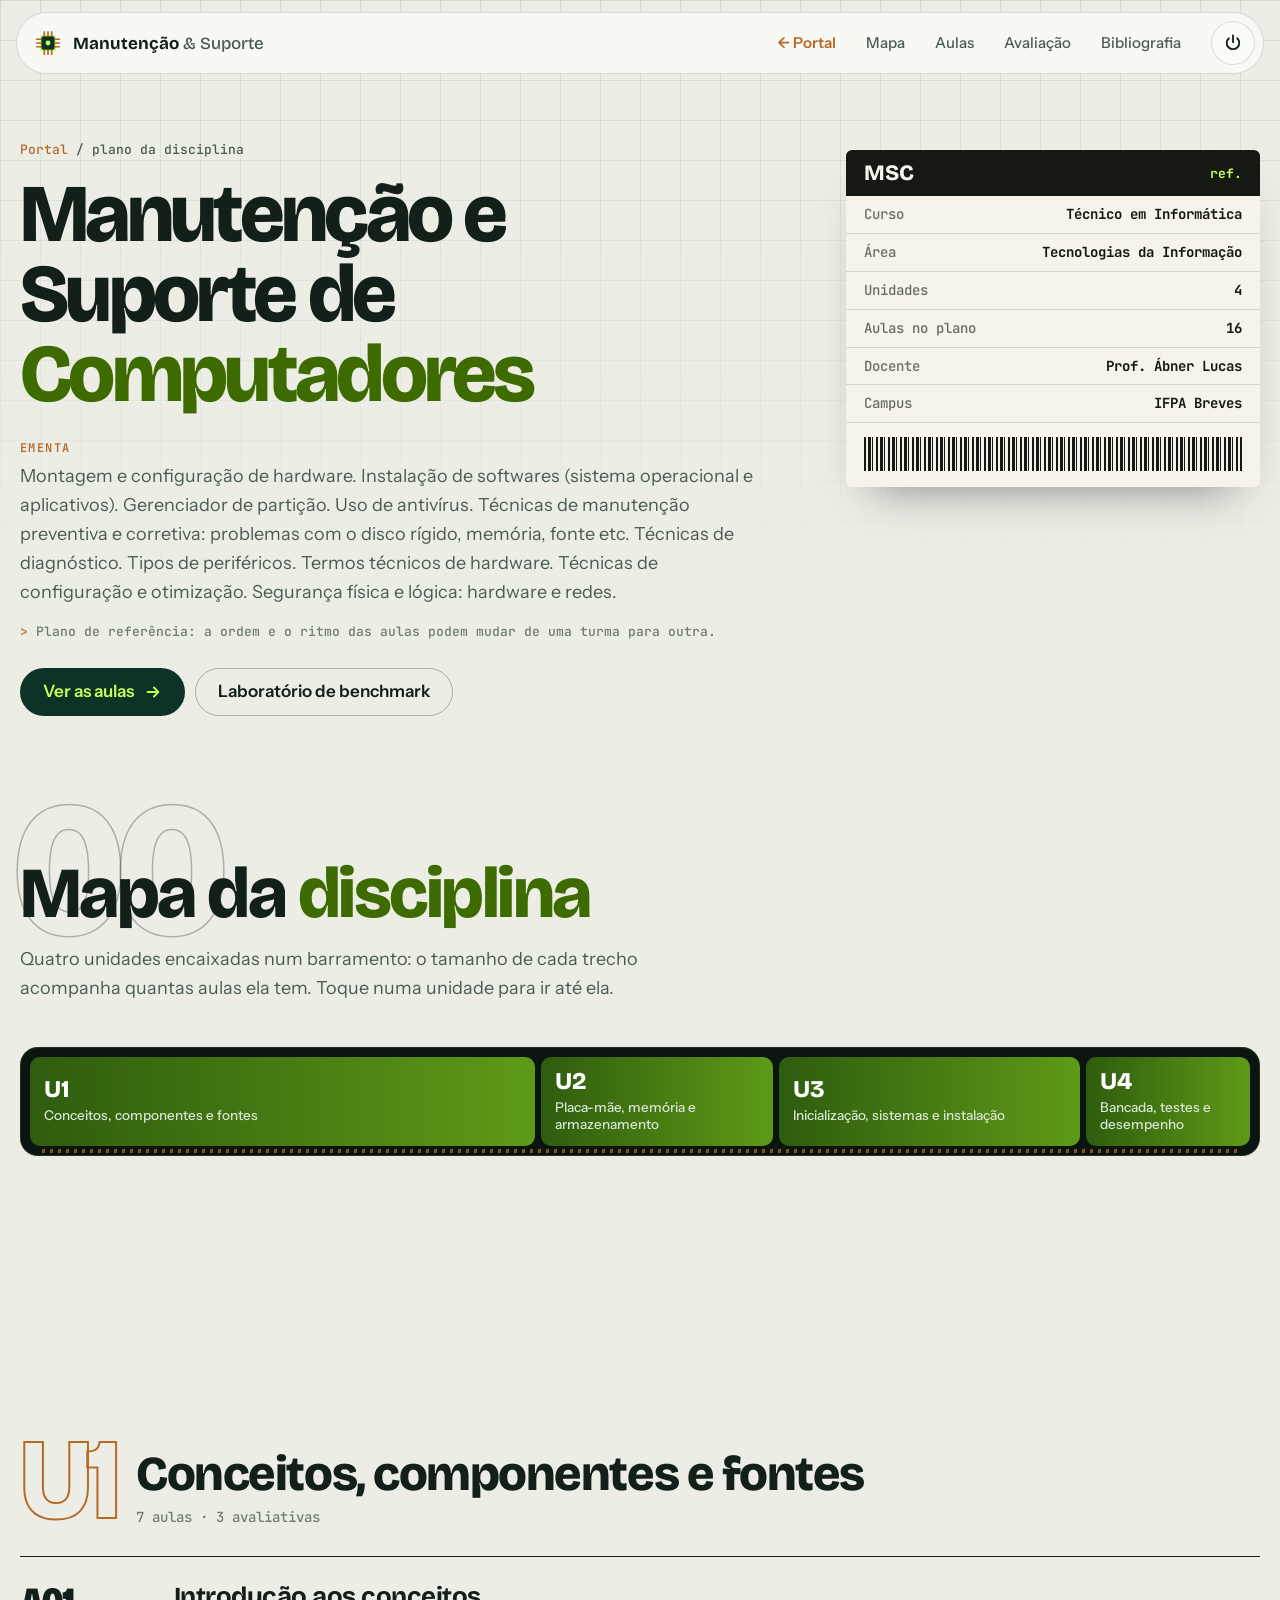
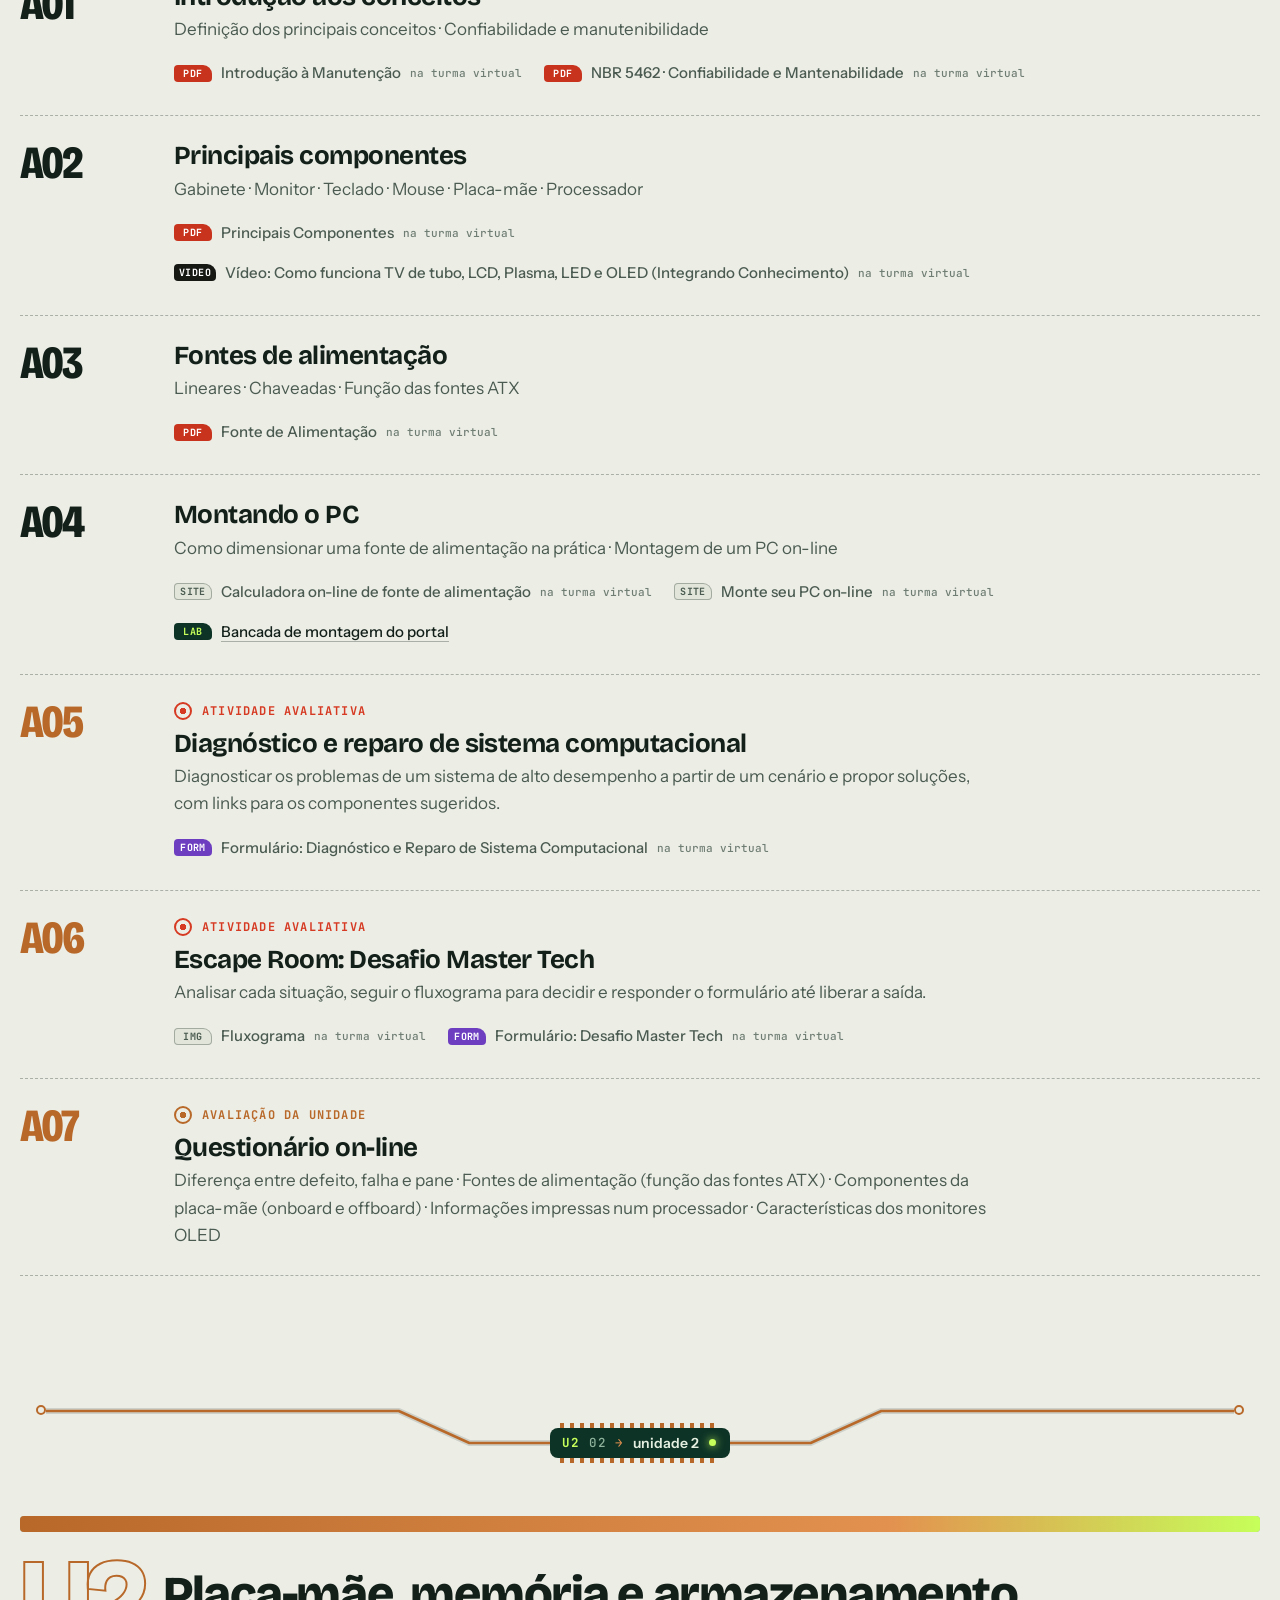
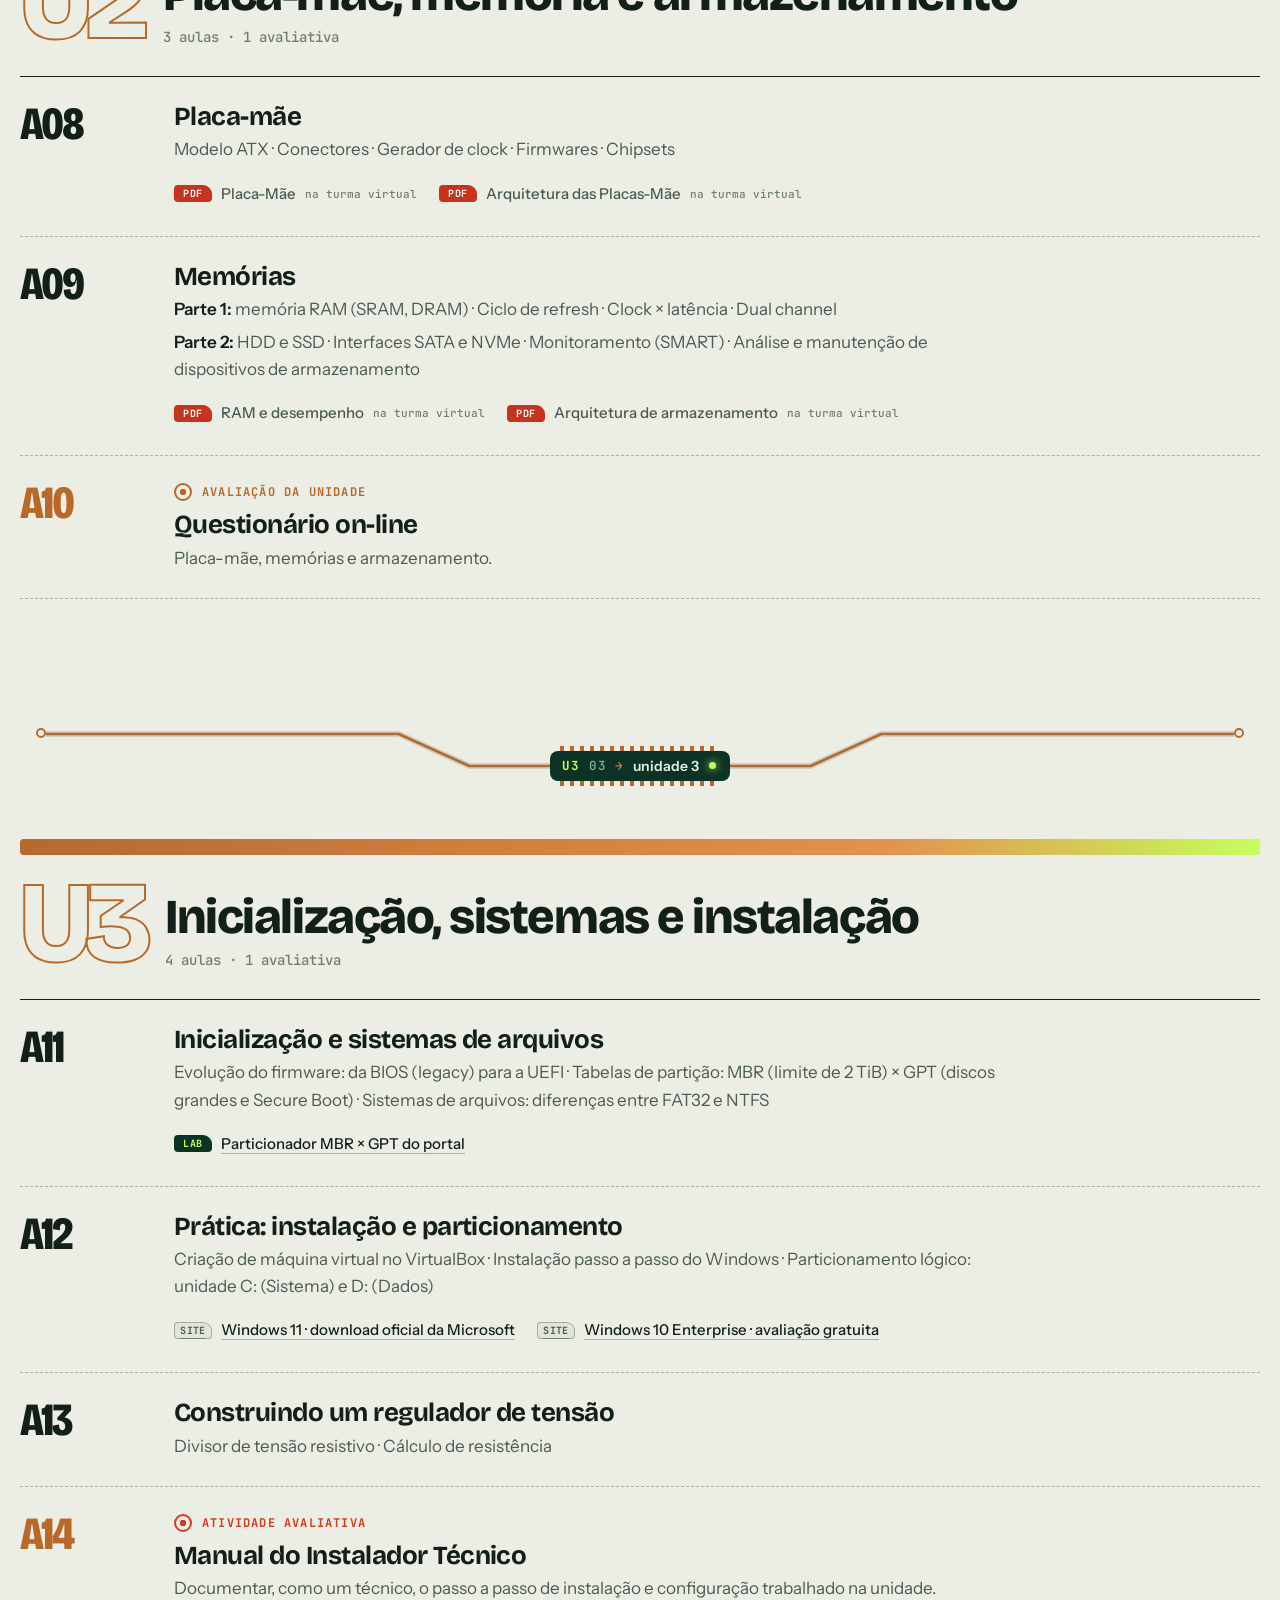
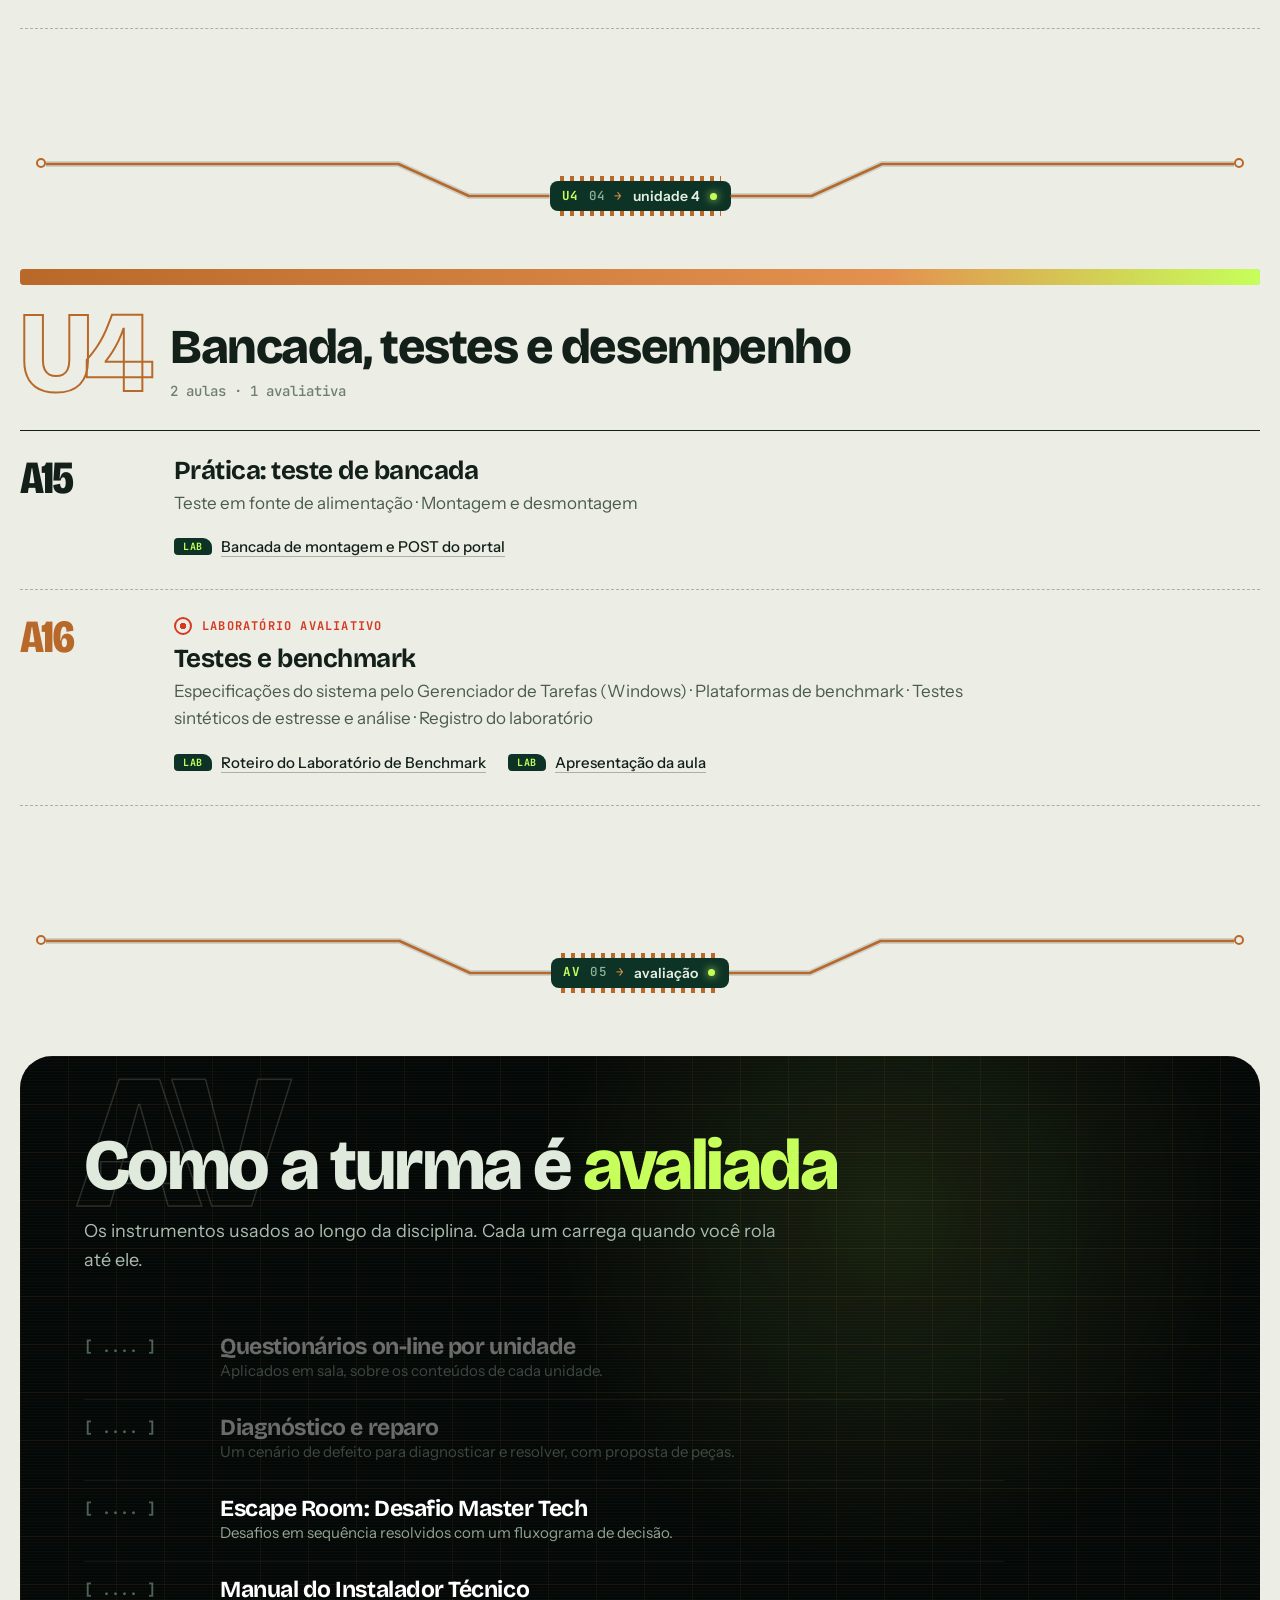
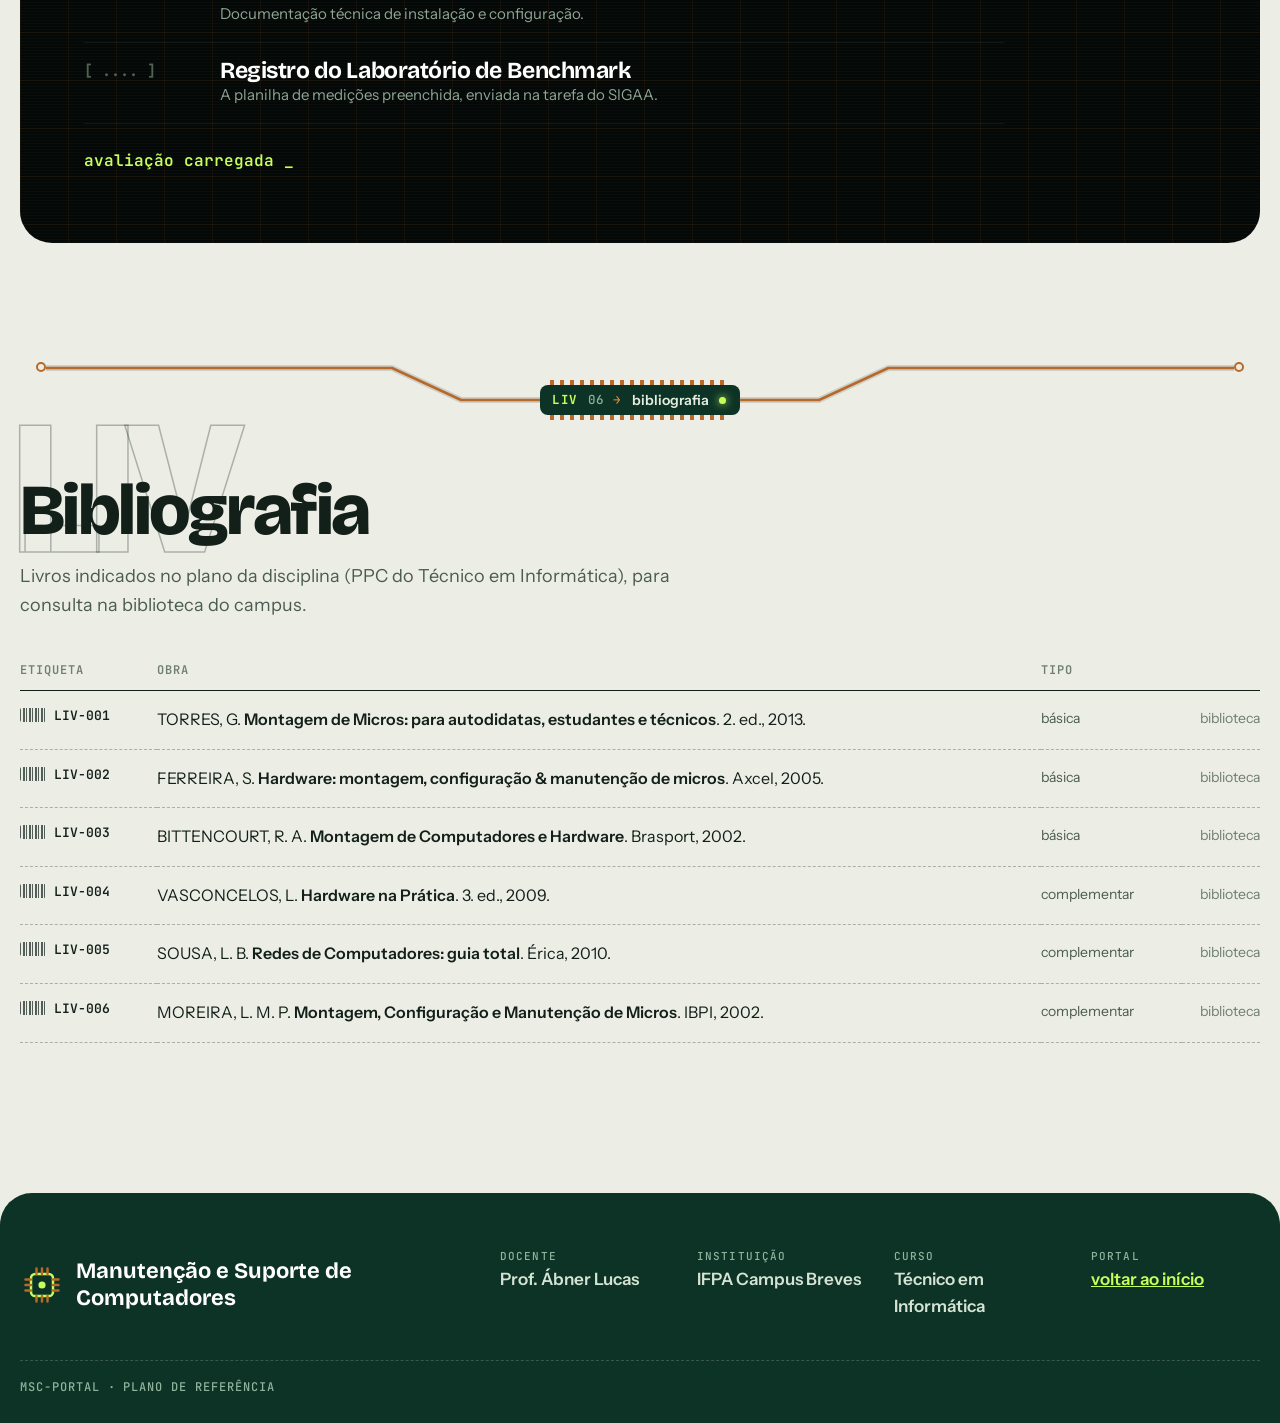
==== disciplina/index.html @ 877e84e0 "Laboratório: taxa da tela pelo Framerate do MotionMark Co-Authored-By: Claude Opus 5.5 <noreply@anth" ====
<!DOCTYPE html>
<html lang="pt-BR">
<head>
    <meta charset="UTF-8">
    <meta name="viewport" content="width=device-width, initial-scale=1.0">
    <title>Plano da disciplina · Manutenção e Suporte de Computadores</title>
    <meta name="description" content="Plano de referência da disciplina de Manutenção e Suporte de Computadores (IFPA Campus Breves): unidades, aulas, materiais, atividades avaliativas e bibliografia.">
    <meta name="theme-color" content="#eceee6" media="(prefers-color-scheme: light)">
    <meta name="theme-color" content="#08100c" media="(prefers-color-scheme: dark)">
    <link rel="icon" href="data:image/svg+xml,%3Csvg xmlns='http://www.w3.org/2000/svg' viewBox='0 0 32 32'%3E%3Crect width='32' height='32' rx='8' fill='%230d3326'/%3E%3Crect x='9' y='9' width='14' height='14' rx='2' fill='none' stroke='%23c6ff5a' stroke-width='2'/%3E%3Cpath d='M12 5v4M16 5v4M20 5v4M12 23v4M16 23v4M20 23v4M5 12h4M5 16h4M5 20h4M23 12h4M23 16h4M23 20h4' stroke='%23e3914f' stroke-width='1.6'/%3E%3C/svg%3E">
    <script>
        (function () {
            var d = document.documentElement;
            try {
                var salvo = localStorage.getItem('msc:tema');
                var escuro = salvo ? salvo === 'escuro' : matchMedia('(prefers-color-scheme: dark)').matches;
                d.dataset.tema = escuro ? 'escuro' : 'claro';
            } catch (e) { d.dataset.tema = 'claro'; }
            d.dataset.visitado = '';
            d.classList.add('js');
        })();
    </script>
    <link rel="preconnect" href="https://fonts.googleapis.com">
    <link rel="preconnect" href="https://fonts.gstatic.com" crossorigin>
    <link href="https://fonts.googleapis.com/css2?family=Bricolage+Grotesque:opsz,wdth,wght@12..96,75..100,400..800&family=Instrument+Sans:wght@400;500;600;700&family=JetBrains+Mono:wght@400;500;700&display=swap" rel="stylesheet">
    <link rel="stylesheet" href="../style.css?v=2026.11.25d">
    <link rel="stylesheet" href="disciplina.css?v=2026.11.25d">
</head>
<body>
    <a class="pular" href="#conteudo">Pular para o conteúdo</a>
    <div class="progresso" aria-hidden="true"><span id="progresso-barra"></span></div>

    <header class="topo" id="topo">
        <div class="topo-inner">
            <a href="../" class="marca" aria-label="Voltar ao portal de Manutenção e Suporte">
                <svg class="marca-chip" viewBox="0 0 32 32" aria-hidden="true">
                    <rect x="8" y="8" width="16" height="16" rx="3" />
                    <path d="M12 4v4M16 4v4M20 4v4M12 24v4M16 24v4M20 24v4M4 12h4M4 16h4M4 20h4M24 12h4M24 16h4M24 20h4" />
                    <circle cx="16" cy="16" r="2.6" />
                </svg>
                <span class="marca-texto">Manutenção <em>&amp; Suporte</em></span>
            </a>
            <nav class="menu" id="menu" aria-label="Seções da página da disciplina">
                <a href="../" class="menu-voltar">← Portal</a>
                <a href="#mapa">Mapa</a>
                <a href="#unidade-1">Aulas</a>
                <a href="#avaliacao">Avaliação</a>
                <a href="#bibliografia">Bibliografia</a>
            </nav>
            <div class="topo-acoes">
                <button class="botao-tema" id="botao-tema" type="button" aria-label="Alternar modo escuro" aria-pressed="false">
                    <svg viewBox="0 0 24 24" aria-hidden="true"><path d="M12 3v8" /><path d="M7 6.3a7.5 7.5 0 1 0 10 0" /></svg>
                </button>
                <button class="botao-menu" id="botao-menu" type="button" aria-label="Abrir menu" aria-expanded="false" aria-controls="menu">
                    <span></span><span></span>
                </button>
            </div>
        </div>
    </header>

    <main id="conteudo">

        <!-- ============ ABERTURA: ementa + etiqueta de especificação ============ -->
        <section class="d-abertura" aria-labelledby="titulo-disc">
            <div class="secao-inner d-abertura-grade">
                <div>
                    <p class="kicker entra" style="--atraso: .05s"><a href="../">Portal</a> / plano da disciplina</p>
                    <h1 id="titulo-disc" class="d-titulo entra" style="--atraso: .12s">Manutenção e Suporte de <em>Computadores</em></h1>
                    <p class="d-ementa entra" style="--atraso: .25s">
                        <span class="d-ementa-rot">Ementa</span>
                        Montagem e configuração de hardware. Instalação de softwares (sistema operacional e aplicativos).
                        Gerenciador de partição. Uso de antivírus. Técnicas de manutenção preventiva e corretiva: problemas
                        com o disco rígido, memória, fonte etc. Técnicas de diagnóstico. Tipos de periféricos. Termos técnicos
                        de hardware. Técnicas de configuração e otimização. Segurança física e lógica: hardware e redes.
                    </p>
                    <p class="d-nota entra" style="--atraso: .3s">Plano de referência: a ordem e o ritmo das aulas podem mudar de uma turma para outra.</p>
                    <div class="d-acoes entra" style="--atraso: .35s">
                        <a class="botao botao-cheio" href="#unidade-1">Ver as aulas <svg viewBox="0 0 20 20" aria-hidden="true"><path d="M4 10h11M11 5l5 5-5 5" /></svg></a>
                        <a class="botao botao-linha" href="../laboratorio-benchmark/">Laboratório de benchmark</a>
                    </div>
                </div>

                <!-- etiqueta de especificação (como a da lateral de uma fonte ATX) -->
                <dl class="spec entra" style="--atraso: .3s" aria-label="Ficha da disciplina">
                    <div class="spec-topo"><span>MSC</span><span>ref.</span></div>
                    <div><dt>Curso</dt><dd>Técnico em Informática</dd></div>
                    <div><dt>Área</dt><dd>Tecnologias da Informação</dd></div>
                    <div><dt>Unidades</dt><dd id="spec-unidades">4</dd></div>
                    <div><dt>Aulas no plano</dt><dd id="spec-aulas">—</dd></div>
                    <div><dt>Docente</dt><dd>Prof. Ábner Lucas</dd></div>
                    <div><dt>Campus</dt><dd>IFPA Breves</dd></div>
                    <div class="spec-barras" aria-hidden="true"></div>
                </dl>
            </div>
        </section>

        <!-- ============ MAPA: as unidades num barramento ============ -->
        <section id="mapa" class="secao d-secao" aria-labelledby="titulo-mapa">
            <div class="secao-inner">
                <header class="cabeca">
                    <span class="cabeca-n" aria-hidden="true">00</span>
                    <h2 id="titulo-mapa" data-palavras>Mapa da <em>disciplina</em></h2>
                    <p class="cabeca-lede">Quatro unidades encaixadas num barramento: o tamanho de cada trecho acompanha quantas aulas ela tem. Toque numa unidade para ir até ela.</p>
                </header>
                <!-- os trechos são montados pelo script a partir das seções .unidade -->
                <div class="regua" id="regua"></div>
            </div>
        </section>

        <!--
            COMO ADICIONAR UMA AULA
            1. Dentro da <ol class="aulas"> da unidade, copie um <li class="aula">. O número (A01, A02…) é automático.
            2. Troque o título, os tópicos e os materiais. Aula sem material: apague o <ul class="arquivos">.
            3. Atividade avaliativa: use class="aula aula-avaliativa" e um <p class="selo">.
            Os PDFs das aulas ficam na turma virtual. Para publicar um aqui, ponha o arquivo em docs/ e troque o
            <span class="arquivo"> por <a class="arquivo" href="../docs/arquivo.pdf">.
        -->

        <div class="divisor" data-ref="U1" data-n="01" data-rotulo="unidade 1" aria-hidden="true"></div>

        <!-- ============ UNIDADE 1 ============ -->
        <section id="unidade-1" class="secao d-secao unidade" aria-labelledby="titulo-u1">
            <div class="secao-inner">
                <header class="u-cabeca">
                    <div class="u-slot" aria-hidden="true"><span class="u-slot-fill"></span></div>
                    <p class="u-num" aria-hidden="true">U1</p>
                    <div>
                        <h2 id="titulo-u1">Conceitos, componentes e fontes</h2>
                        <p class="u-datas"><span class="u-conta"></span></p>
                    </div>
                </header>
                <ol class="aulas">
                    <li class="aula revela">
                        <span class="aula-n" aria-hidden="true"></span>
                        <div class="aula-corpo">
                            <h3>Introdução aos conceitos</h3>
                            <p class="topicos">Definição dos principais conceitos · Confiabilidade e manutenibilidade</p>
                            <ul class="arquivos">
                                <li><span class="arquivo" data-tipo="pdf">Introdução à Manutenção</span></li>
                                <li><span class="arquivo" data-tipo="pdf">NBR 5462 · Confiabilidade e Mantenabilidade</span></li>
                            </ul>
                        </div>
                    </li>
                    <li class="aula revela">
                        <span class="aula-n" aria-hidden="true"></span>
                        <div class="aula-corpo">
                            <h3>Principais componentes</h3>
                            <p class="topicos">Gabinete · Monitor · Teclado · Mouse · Placa-mãe · Processador</p>
                            <ul class="arquivos">
                                <li><span class="arquivo" data-tipo="pdf">Principais Componentes</span></li>
                                <li><span class="arquivo" data-tipo="video">Vídeo: Como funciona TV de tubo, LCD, Plasma, LED e OLED (Integrando Conhecimento)</span></li>
                            </ul>
                        </div>
                    </li>
                    <li class="aula revela">
                        <span class="aula-n" aria-hidden="true"></span>
                        <div class="aula-corpo">
                            <h3>Fontes de alimentação</h3>
                            <p class="topicos">Lineares · Chaveadas · Função das fontes ATX</p>
                            <ul class="arquivos"><li><span class="arquivo" data-tipo="pdf">Fonte de Alimentação</span></li></ul>
                        </div>
                    </li>
                    <li class="aula revela">
                        <span class="aula-n" aria-hidden="true"></span>
                        <div class="aula-corpo">
                            <h3>Montando o PC</h3>
                            <p class="topicos">Como dimensionar uma fonte de alimentação na prática · Montagem de um PC on-line</p>
                            <ul class="arquivos">
                                <li><span class="arquivo" data-tipo="site">Calculadora on-line de fonte de alimentação</span></li>
                                <li><span class="arquivo" data-tipo="site">Monte seu PC on-line</span></li>
                                <li><a class="arquivo" data-tipo="lab" href="../#bancada">Bancada de montagem do portal</a></li>
                            </ul>
                        </div>
                    </li>
                    <li class="aula aula-avaliativa revela">
                        <span class="aula-n" aria-hidden="true"></span>
                        <div class="aula-corpo">
                            <p class="selo">atividade avaliativa</p>
                            <h3>Diagnóstico e reparo de sistema computacional</h3>
                            <p class="topicos">Diagnosticar os problemas de um sistema de alto desempenho a partir de um cenário e propor soluções, com links para os componentes sugeridos.</p>
                            <ul class="arquivos"><li><span class="arquivo" data-tipo="form">Formulário: Diagnóstico e Reparo de Sistema Computacional</span></li></ul>
                        </div>
                    </li>
                    <li class="aula aula-avaliativa revela">
                        <span class="aula-n" aria-hidden="true"></span>
                        <div class="aula-corpo">
                            <p class="selo">atividade avaliativa</p>
                            <h3>Escape Room: Desafio Master Tech</h3>
                            <p class="topicos">Analisar cada situação, seguir o fluxograma para decidir e responder o formulário até liberar a saída.</p>
                            <ul class="arquivos">
                                <li><span class="arquivo" data-tipo="img">Fluxograma</span></li>
                                <li><span class="arquivo" data-tipo="form">Formulário: Desafio Master Tech</span></li>
                            </ul>
                        </div>
                    </li>
                    <li class="aula aula-avaliativa aula-prova revela">
                        <span class="aula-n" aria-hidden="true"></span>
                        <div class="aula-corpo">
                            <p class="selo">avaliação da unidade</p>
                            <h3>Questionário on-line</h3>
                            <p class="topicos">Diferença entre defeito, falha e pane · Fontes de alimentação (função das fontes ATX) · Componentes da placa-mãe (onboard e offboard) · Informações impressas num processador · Características dos monitores OLED</p>
                        </div>
                    </li>
                </ol>
            </div>
        </section>

        <div class="divisor" data-ref="U2" data-n="02" data-rotulo="unidade 2" aria-hidden="true"></div>

        <!-- ============ UNIDADE 2 ============ -->
        <section id="unidade-2" class="secao d-secao unidade" aria-labelledby="titulo-u2">
            <div class="secao-inner">
                <header class="u-cabeca">
                    <div class="u-slot" aria-hidden="true"><span class="u-slot-fill"></span></div>
                    <p class="u-num" aria-hidden="true">U2</p>
                    <div>
                        <h2 id="titulo-u2">Placa-mãe, memória e armazenamento</h2>
                        <p class="u-datas"><span class="u-conta"></span></p>
                    </div>
                </header>
                <ol class="aulas">
                    <li class="aula revela">
                        <span class="aula-n" aria-hidden="true"></span>
                        <div class="aula-corpo">
                            <h3>Placa-mãe</h3>
                            <p class="topicos">Modelo ATX · Conectores · Gerador de clock · Firmwares · Chipsets</p>
                            <ul class="arquivos">
                                <li><span class="arquivo" data-tipo="pdf">Placa-Mãe</span></li>
                                <li><span class="arquivo" data-tipo="pdf">Arquitetura das Placas-Mãe</span></li>
                            </ul>
                        </div>
                    </li>
                    <li class="aula revela">
                        <span class="aula-n" aria-hidden="true"></span>
                        <div class="aula-corpo">
                            <h3>Memórias</h3>
                            <p class="topicos"><strong>Parte 1:</strong> memória RAM (SRAM, DRAM) · Ciclo de refresh · Clock × latência · Dual channel</p>
                            <p class="topicos"><strong>Parte 2:</strong> HDD e SSD · Interfaces SATA e NVMe · Monitoramento (SMART) · Análise e manutenção de dispositivos de armazenamento</p>
                            <ul class="arquivos">
                                <li><span class="arquivo" data-tipo="pdf">RAM e desempenho</span></li>
                                <li><span class="arquivo" data-tipo="pdf">Arquitetura de armazenamento</span></li>
                            </ul>
                        </div>
                    </li>
                    <li class="aula aula-avaliativa aula-prova revela">
                        <span class="aula-n" aria-hidden="true"></span>
                        <div class="aula-corpo">
                            <p class="selo">avaliação da unidade</p>
                            <h3>Questionário on-line</h3>
                            <p class="topicos">Placa-mãe, memórias e armazenamento.</p>
                        </div>
                    </li>
                </ol>
            </div>
        </section>

        <div class="divisor" data-ref="U3" data-n="03" data-rotulo="unidade 3" aria-hidden="true"></div>

        <!-- ============ UNIDADE 3 ============ -->
        <section id="unidade-3" class="secao d-secao unidade" aria-labelledby="titulo-u3">
            <div class="secao-inner">
                <header class="u-cabeca">
                    <div class="u-slot" aria-hidden="true"><span class="u-slot-fill"></span></div>
                    <p class="u-num" aria-hidden="true">U3</p>
                    <div>
                        <h2 id="titulo-u3">Inicialização, sistemas e instalação</h2>
                        <p class="u-datas"><span class="u-conta"></span></p>
                    </div>
                </header>
                <ol class="aulas">
                    <li class="aula revela">
                        <span class="aula-n" aria-hidden="true"></span>
                        <div class="aula-corpo">
                            <h3>Inicialização e sistemas de arquivos</h3>
                            <p class="topicos">Evolução do firmware: da BIOS (legacy) para a UEFI · Tabelas de partição: MBR (limite de 2 TiB) × GPT (discos grandes e Secure Boot) · Sistemas de arquivos: diferenças entre FAT32 e NTFS</p>
                            <ul class="arquivos"><li><a class="arquivo" data-tipo="lab" href="../#lab-particoes">Particionador MBR × GPT do portal</a></li></ul>
                        </div>
                    </li>
                    <li class="aula revela">
                        <span class="aula-n" aria-hidden="true"></span>
                        <div class="aula-corpo">
                            <h3>Prática: instalação e particionamento</h3>
                            <p class="topicos">Criação de máquina virtual no VirtualBox · Instalação passo a passo do Windows · Particionamento lógico: unidade C: (Sistema) e D: (Dados)</p>
                            <ul class="arquivos">
                                <li><a class="arquivo" data-tipo="site" href="https://www.microsoft.com/pt-br/software-download/windows11" target="_blank" rel="noopener noreferrer">Windows 11 · download oficial da Microsoft<span class="sr-only"> (abre em nova aba)</span></a></li>
                                <li><a class="arquivo" data-tipo="site" href="https://www.microsoft.com/pt-br/evalcenter/download-windows-10-enterprise" target="_blank" rel="noopener noreferrer">Windows 10 Enterprise · avaliação gratuita<span class="sr-only"> (abre em nova aba)</span></a></li>
                            </ul>
                        </div>
                    </li>
                    <li class="aula revela">
                        <span class="aula-n" aria-hidden="true"></span>
                        <div class="aula-corpo">
                            <h3>Construindo um regulador de tensão</h3>
                            <p class="topicos">Divisor de tensão resistivo · Cálculo de resistência</p>
                        </div>
                    </li>
                    <li class="aula aula-avaliativa revela">
                        <span class="aula-n" aria-hidden="true"></span>
                        <div class="aula-corpo">
                            <p class="selo">atividade avaliativa</p>
                            <h3>Manual do Instalador Técnico</h3>
                            <p class="topicos">Documentar, como um técnico, o passo a passo de instalação e configuração trabalhado na unidade.</p>
                        </div>
                    </li>
                </ol>
            </div>
        </section>

        <div class="divisor" data-ref="U4" data-n="04" data-rotulo="unidade 4" aria-hidden="true"></div>

        <!-- ============ UNIDADE 4 ============ -->
        <section id="unidade-4" class="secao d-secao unidade" aria-labelledby="titulo-u4">
            <div class="secao-inner">
                <header class="u-cabeca">
                    <div class="u-slot" aria-hidden="true"><span class="u-slot-fill"></span></div>
                    <p class="u-num" aria-hidden="true">U4</p>
                    <div>
                        <h2 id="titulo-u4">Bancada, testes e desempenho</h2>
                        <p class="u-datas"><span class="u-conta"></span></p>
                    </div>
                </header>
                <ol class="aulas">
                    <li class="aula revela">
                        <span class="aula-n" aria-hidden="true"></span>
                        <div class="aula-corpo">
                            <h3>Prática: teste de bancada</h3>
                            <p class="topicos">Teste em fonte de alimentação · Montagem e desmontagem</p>
                            <ul class="arquivos"><li><a class="arquivo" data-tipo="lab" href="../#bancada">Bancada de montagem e POST do portal</a></li></ul>
                        </div>
                    </li>
                    <li class="aula aula-avaliativa revela">
                        <span class="aula-n" aria-hidden="true"></span>
                        <div class="aula-corpo">
                            <p class="selo">laboratório avaliativo</p>
                            <h3>Testes e benchmark</h3>
                            <p class="topicos">Especificações do sistema pelo Gerenciador de Tarefas (Windows) · Plataformas de benchmark · Testes sintéticos de estresse e análise · Registro do laboratório</p>
                            <ul class="arquivos">
                                <li><a class="arquivo" data-tipo="lab" href="../laboratorio-benchmark/">Roteiro do Laboratório de Benchmark</a></li>
                                <li><a class="arquivo" data-tipo="lab" href="../laboratorio-benchmark/apresentacao/">Apresentação da aula</a></li>
                            </ul>
                        </div>
                    </li>
                </ol>
            </div>
        </section>

        <div class="divisor" data-ref="AV" data-n="05" data-rotulo="avaliação" aria-hidden="true"></div>

        <!-- ============ AVALIAÇÃO: os instrumentos, como um log de boot ============ -->
        <section id="avaliacao" class="palco palco-terminal" aria-labelledby="titulo-aval">
            <div class="palco-inner">
                <header class="cabeca">
                    <span class="cabeca-n" aria-hidden="true">AV</span>
                    <h2 id="titulo-aval" data-palavras>Como a turma é <em>avaliada</em></h2>
                    <p class="cabeca-lede">Os instrumentos usados ao longo da disciplina. Cada um carrega quando você rola até ele.</p>
                </header>
                <ol class="bootlog" id="bootlog">
                    <li><span class="st" aria-hidden="true"></span><div><h3>Questionários on-line por unidade</h3><p>Aplicados em sala, sobre os conteúdos de cada unidade.</p></div></li>
                    <li><span class="st" aria-hidden="true"></span><div><h3>Diagnóstico e reparo</h3><p>Um cenário de defeito para diagnosticar e resolver, com proposta de peças.</p></div></li>
                    <li><span class="st" aria-hidden="true"></span><div><h3>Escape Room: Desafio Master Tech</h3><p>Desafios em sequência resolvidos com um fluxograma de decisão.</p></div></li>
                    <li><span class="st" aria-hidden="true"></span><div><h3>Manual do Instalador Técnico</h3><p>Documentação técnica de instalação e configuração.</p></div></li>
                    <li><span class="st" aria-hidden="true"></span><div><h3>Registro do Laboratório de Benchmark</h3><p>A planilha de medições preenchida, enviada na tarefa do SIGAA.</p></div></li>
                </ol>
                <p class="boot-fim" aria-hidden="true">avaliação carregada <span class="cursor">_</span></p>
            </div>
        </section>

        <div class="divisor" data-ref="LIV" data-n="06" data-rotulo="bibliografia" aria-hidden="true"></div>

        <!-- ============ BIBLIOGRAFIA ============ -->
        <section id="bibliografia" class="secao d-secao" aria-labelledby="titulo-bib">
            <div class="secao-inner">
                <header class="cabeca">
                    <span class="cabeca-n" aria-hidden="true">LIV</span>
                    <h2 id="titulo-bib" data-palavras>Bibliografia</h2>
                    <p class="cabeca-lede">Livros indicados no plano da disciplina (PPC do Técnico em Informática), para consulta na biblioteca do campus.</p>
                </header>
                <table class="inventario">
                    <caption class="sr-only">Bibliografia da disciplina</caption>
                    <thead><tr><th scope="col">Etiqueta</th><th scope="col">Obra</th><th scope="col">Tipo</th><th scope="col"><span class="sr-only">Onde</span></th></tr></thead>
                    <tbody>
                        <tr><td class="pat">LIV-001</td><td>TORRES, G. <cite>Montagem de Micros: para autodidatas, estudantes e técnicos</cite>. 2. ed., 2013.</td><td>básica</td><td>biblioteca</td></tr>
                        <tr><td class="pat">LIV-002</td><td>FERREIRA, S. <cite>Hardware: montagem, configuração &amp; manutenção de micros</cite>. Axcel, 2005.</td><td>básica</td><td>biblioteca</td></tr>
                        <tr><td class="pat">LIV-003</td><td>BITTENCOURT, R. A. <cite>Montagem de Computadores e Hardware</cite>. Brasport, 2002.</td><td>básica</td><td>biblioteca</td></tr>
                        <tr><td class="pat">LIV-004</td><td>VASCONCELOS, L. <cite>Hardware na Prática</cite>. 3. ed., 2009.</td><td>complementar</td><td>biblioteca</td></tr>
                        <tr><td class="pat">LIV-005</td><td>SOUSA, L. B. <cite>Redes de Computadores: guia total</cite>. Érica, 2010.</td><td>complementar</td><td>biblioteca</td></tr>
                        <tr><td class="pat">LIV-006</td><td>MOREIRA, L. M. P. <cite>Montagem, Configuração e Manutenção de Micros</cite>. IBPI, 2002.</td><td>complementar</td><td>biblioteca</td></tr>
                    </tbody>
                </table>
            </div>
        </section>
    </main>

    <footer class="rodape">
        <div class="rodape-inner">
            <div class="rodape-marca">
                <svg class="marca-chip" viewBox="0 0 32 32" aria-hidden="true">
                    <rect x="8" y="8" width="16" height="16" rx="3" />
                    <path d="M12 4v4M16 4v4M20 4v4M12 24v4M16 24v4M20 24v4M4 12h4M4 16h4M4 20h4M24 12h4M24 16h4M24 20h4" />
                    <circle cx="16" cy="16" r="2.6" />
                </svg>
                <p>Manutenção e Suporte de Computadores</p>
            </div>
            <dl class="rodape-dados">
                <div><dt>Docente</dt><dd>Prof. Ábner Lucas</dd></div>
                <div><dt>Instituição</dt><dd>IFPA Campus Breves</dd></div>
                <div><dt>Curso</dt><dd>Técnico em Informática</dd></div>
                <div><dt>Portal</dt><dd><a href="../">voltar ao início</a></dd></div>
            </dl>
        </div>
        <p class="rodape-assinatura" aria-hidden="true">MSC-PORTAL · PLANO DE REFERÊNCIA</p>
    </footer>

    <script src="../comum.js?v=2026.11.25d"></script>
    <script src="disciplina.js?v=2026.11.25d"></script>
</body>
</html>
---- style.css ----
/* =====================================================================
   Manutenção e Suporte de Computadores · portal
   Conceito: bancada de manutenção. Placa de circuito (verde PCB),
   trilhas de cobre, LED lima, tela de POST, cupom de impressora térmica,
   teclado mecânico, adesivo de advertência e log de boot.
   Sem bibliotecas: CSS + um script leve.
   ===================================================================== */

:root {
    --fundo: #eceee6;
    --fundo-2: #e2e6da;
    --superficie: #fbfcf8;
    --tinta: #13201a;
    --tinta-2: #4b5b51;
    --tinta-3: #6f7d73;
    --linha: rgba(19, 32, 26, .14);
    --linha-forte: rgba(19, 32, 26, .3);
    --pcb: #0d3326;
    --lima: #c6ff5a;
    --lima-tinta: #3d6b00;
    --cobre: #b8692a;
    --cobre-claro: #e3914f;
    --vermelho: #d63a22;
    --ambar: #b07800;
    --raio: 22px;
    --raio-g: 32px;
    --ease: cubic-bezier(.16, 1, .3, 1);
    --f-titulo: 'Bricolage Grotesque', 'Instrument Sans', system-ui, sans-serif;
    --f-corpo: 'Instrument Sans', system-ui, -apple-system, 'Segoe UI', sans-serif;
    --f-mono: 'JetBrains Mono', ui-monospace, Consolas, monospace;
    color-scheme: light;
}
[data-tema="escuro"] {
    --fundo: #08100c;
    --fundo-2: #0d1813;
    --superficie: #111d17;
    --tinta: #e6eee4;
    --tinta-2: #a3b4a8;
    --tinta-3: #7d8f83;
    --linha: rgba(230, 238, 228, .12);
    --linha-forte: rgba(230, 238, 228, .26);
    --lima-tinta: #c6ff5a;
    --cobre: #e3914f;
    --ambar: #f0b43c;
    --vermelho: #ff6a4d;
    color-scheme: dark;
}

/* ---------- base ---------- */
*, *::before, *::after { box-sizing: border-box; }
html { overflow-x: clip; scroll-behavior: smooth; scroll-padding-top: 84px; }
body {
    margin: 0; background: var(--fundo); color: var(--tinta);
    font: 400 17px/1.6 var(--f-corpo); -webkit-font-smoothing: antialiased;
    transition: background-color .4s var(--ease), color .4s var(--ease);
}
h1, h2, h3 { font-family: var(--f-titulo); line-height: 1.05; margin: 0; letter-spacing: -.02em; }
h2 em, h1 em { font-style: normal; color: var(--lima-tinta); }
p { margin: 0; }
a { color: inherit; }
button, input, select { font: inherit; color: inherit; }
img, svg { display: block; }
:focus-visible { outline: 3px solid var(--cobre-claro); outline-offset: 3px; border-radius: 8px; }
[tabindex="-1"]:focus { outline: none; }
.sr-only { position: absolute; width: 1px; height: 1px; overflow: hidden; clip: rect(0 0 0 0); white-space: nowrap; }
.pular { position: fixed; top: -60px; left: 16px; z-index: 300; background: var(--pcb); color: var(--lima); padding: 10px 16px; border-radius: 12px; text-decoration: none; transition: top .2s; }
.pular:focus { top: 12px; }
.cursor { animation: pisca 1s steps(1) infinite; }
@keyframes pisca { 50% { opacity: 0; } }
@keyframes led { 0%, 100% { opacity: 1; } 50% { opacity: .35; } }
@keyframes gira { to { transform: rotate(360deg); } }

/* ---------- cortina: tela de POST ---------- */
.cortina {
    position: fixed; inset: 0; z-index: 400; background: #050a07; color: #b9f27a;
    display: grid; place-items: center; font: 500 15px/1.9 var(--f-mono);
    animation: cortina-sai .55s var(--ease) 1.25s forwards;
}
.cortina-tela p { opacity: 0; animation: linha-entra .01s linear forwards; white-space: pre; }
.cortina-tela p:nth-child(1) { animation-delay: .05s; color: #e8f5dc; }
.cortina-tela p:nth-child(2) { animation-delay: .25s; }
.cortina-tela p:nth-child(3) { animation-delay: .45s; }
.cortina-tela p:nth-child(4) { animation-delay: .65s; }
.cortina-tela p:nth-child(5) { animation-delay: .85s; }
.cortina-tela b { color: var(--lima); }
@keyframes linha-entra { to { opacity: 1; } }
@keyframes cortina-sai { to { transform: translateY(-100%); visibility: hidden; } }
[data-visitado] .cortina { display: none; }

/* ---------- progresso ---------- */
.progresso { position: fixed; top: 0; left: 0; right: 0; height: 3px; z-index: 210; pointer-events: none; }
.progresso span { display: block; height: 100%; width: 100%; transform-origin: left; transform: scaleX(0);
    background: linear-gradient(90deg, var(--cobre), var(--cobre-claro) 70%, var(--lima)); box-shadow: 0 0 12px var(--cobre-claro); }

/* ---------- cabeçalho ---------- */
.topo { position: fixed; top: 0; left: 0; right: 0; z-index: 200; padding: 12px 16px; transition: transform .45s var(--ease); }
.topo.escondido { transform: translateY(-110%); }
.topo-inner {
    max-width: 1280px; margin: 0 auto; display: flex; align-items: center; gap: 16px;
    padding: 8px 8px 8px 16px; border-radius: 999px;
    background: color-mix(in srgb, var(--superficie) 82%, transparent);
    backdrop-filter: blur(14px) saturate(1.3); -webkit-backdrop-filter: blur(14px) saturate(1.3);
    border: 1px solid var(--linha);
}
.marca { display: flex; align-items: center; gap: 10px; text-decoration: none; font: 700 17px/1 var(--f-titulo); white-space: nowrap; }
.marca em { font-style: normal; color: var(--tinta-2); font-weight: 500; }
.marca-chip { width: 30px; height: 30px; fill: none; stroke: var(--cobre); stroke-width: 1.8; stroke-linecap: round; }
.marca-chip rect { fill: var(--pcb); stroke: var(--lima); }
.marca-chip circle { fill: var(--lima); stroke: none; animation: led 2.8s ease-in-out infinite; }
.menu { display: flex; gap: 2px; margin-left: auto; }
.menu a { text-decoration: none; padding: 9px 14px; border-radius: 999px; font-weight: 500; font-size: 15px; color: var(--tinta-2); transition: color .25s, background-color .25s; }
.menu a:hover { color: var(--tinta); background: var(--fundo-2); }
.menu a[aria-current="true"] { color: var(--tinta); box-shadow: inset 0 -2px 0 var(--cobre-claro); border-radius: 0; }
.topo-acoes { display: flex; gap: 6px; }
.botao-tema, .botao-menu {
    width: 44px; height: 44px; border-radius: 50%; border: 1px solid var(--linha); background: var(--superficie);
    display: grid; place-items: center; cursor: pointer; transition: transform .3s var(--ease);
}
.botao-tema:hover { transform: rotate(-20deg); }
.botao-tema svg { width: 20px; height: 20px; fill: none; stroke: var(--tinta); stroke-width: 2.2; stroke-linecap: round; }
[data-tema="escuro"] .botao-tema svg { stroke: var(--lima); filter: drop-shadow(0 0 5px rgba(198,255,90,.7)); }
.botao-menu { display: none; align-content: center; gap: 6px; }
.botao-menu span { display: block; width: 18px; height: 2px; background: var(--tinta); border-radius: 2px; transition: transform .35s var(--ease); }
.botao-menu[aria-expanded="true"] span:first-child { transform: translateY(4px) rotate(45deg); }
.botao-menu[aria-expanded="true"] span:last-child { transform: translateY(-4px) rotate(-45deg); }

/* ---------- botões ---------- */
.botao {
    display: inline-flex; align-items: center; gap: 10px; min-height: 48px; padding: 0 22px; border-radius: 999px;
    font-weight: 600; text-decoration: none; cursor: pointer; border: 1.5px solid transparent;
    transition: transform .3s var(--ease), background-color .3s;
}
.botao svg { width: 18px; height: 18px; fill: none; stroke: currentColor; stroke-width: 2; stroke-linecap: round; stroke-linejoin: round; transition: transform .3s var(--ease); }
.botao:hover svg { transform: translateX(4px); }
.botao:active { transform: scale(.97); }
.botao-cheio { background: var(--pcb); color: var(--lima); }
[data-tema="escuro"] .botao-cheio, .palco .botao-cheio { background: var(--lima); color: #0b1a10; }
.botao-cheio:hover { transform: translateY(-2px); }
.botao-linha { border-color: var(--linha-forte); }
.botao-linha:hover { background: var(--fundo-2); }
.botao-p { min-height: 44px; padding: 0 18px; }
.botao-mini {
    min-height: 40px; padding: 0 14px; border-radius: 12px; border: 1px solid var(--linha-forte); background: transparent;
    cursor: pointer; font-size: 14px; font-weight: 500; transition: background-color .25s, transform .2s;
}
.botao-mini:hover { background: color-mix(in srgb, var(--tinta) 8%, transparent); }
.botao-mini:active { transform: scale(.96); }
.botao-mini:disabled { opacity: .45; cursor: default; }

/* entrada sequencial depois da cortina */
.js .entra { opacity: 0; transform: translateY(18px); animation: entra .9s var(--ease) forwards; animation-delay: calc(1.55s + var(--atraso, 0s)); }
.js[data-visitado] .entra { animation-delay: calc(.05s + var(--atraso, 0s)); }
@keyframes entra { to { opacity: 1; transform: none; } }

/* =====================================================================
   ABERTURA: vista explodida ligada à rolagem
   ===================================================================== */
.explode { height: 330vh; position: relative; }
.explode-palco {
    position: sticky; top: 0; height: 100vh; height: 100svh; max-width: 1320px; margin: 0 auto;
    display: grid; grid-template-columns: minmax(0, .82fr) minmax(0, 1.3fr); align-items: center; gap: 24px;
    padding: 84px 24px 24px;
}
.explode::before { /* quadriculado de papel técnico que esmaece */
    content: ""; position: absolute; inset: 0; z-index: -1; pointer-events: none;
    background: linear-gradient(var(--linha) 1px, transparent 1px) 0 0 / 40px 40px, linear-gradient(90deg, var(--linha) 1px, transparent 1px) 0 0 / 40px 40px;
    mask-image: linear-gradient(#000, transparent 30%);
    -webkit-mask-image: linear-gradient(#000, transparent 30%);
    opacity: .7;
}
.kicker { font: 500 13px/1.5 var(--f-mono); color: var(--tinta-2); }
.titulo-portal { font-size: clamp(20px, 2vw, 26px); font-weight: 600; letter-spacing: -.01em; margin: 10px 0 0; }
.verbo {
    font: 800 min(7.2vw, 124px)/1 var(--f-titulo); letter-spacing: -.045em;
    height: 1.02em; overflow: hidden; margin: 14px 0 22px; color: var(--tinta);
    font-variation-settings: 'wdth' var(--wdth, 100), 'opsz' 96;
}
.verbo-trilho { display: block; transform: translateY(calc(var(--etapa, 0) * -1.02em)); transition: transform .8s var(--ease); }
.verbo-trilho span { display: block; height: 1.02em; }
.verbo-trilho span:nth-child(2) { color: var(--cobre); }
.verbo-trilho span:nth-child(3) { color: var(--lima-tinta); }
.legendas { display: grid; max-width: 44ch; min-height: 5.4em; }
.legenda { grid-area: 1 / 1; font-size: 18px; color: var(--tinta-2); opacity: 0; transform: translateY(10px); transition: opacity .5s var(--ease), transform .6s var(--ease); }
.legenda.ativa { opacity: 1; transform: none; }
.explode-acoes { display: flex; flex-wrap: wrap; gap: 10px; margin: 26px 0 22px; }
.explode-contador { font: 500 13px var(--f-mono); color: var(--tinta-3); display: flex; align-items: center; gap: 6px; }
.explode-contador b { color: var(--tinta); font-size: 15px; }
.dica-rolar { margin-left: 14px; display: inline-flex; align-items: center; gap: 8px; transition: opacity .4s; }
.dica-rolar::after { content: ""; width: 1.5px; height: 22px; background: linear-gradient(var(--cobre), transparent); animation: desce 1.6s var(--ease) infinite; }
@keyframes desce { from { transform: translateY(-6px); opacity: 0; } 50% { opacity: 1; } to { transform: translateY(6px); opacity: 0; } }
.explode[data-etapa="1"] .dica-rolar, .explode[data-etapa="2"] .dica-rolar { opacity: 0; }

.explode-cena { position: relative; min-width: 0; }
.explodida { width: 100%; height: auto; overflow: visible; }
.gab-caixa { fill: var(--superficie); stroke: var(--tinta); stroke-width: 2.5; }
.gab-frente { fill: var(--fundo-2); stroke: var(--linha-forte); }
.gab-malha circle { fill: var(--linha-forte); }
.vent-aro { fill: #121a16; stroke: #44544b; stroke-width: 2; }
.vent-pas { fill: #55675d; }
.ventoinha { animation: gira 1.4s linear infinite; }
.led-power { fill: var(--lima); animation: led 1.8s ease-in-out infinite; filter: drop-shadow(0 0 4px #c6ff5a); }
.mobo-pcb { fill: #0f3a2a; stroke: #1f5a43; stroke-width: 2; }
.mobo-trilha { fill: none; stroke: #b8692a; stroke-width: 2; opacity: .8; stroke-dasharray: 5 7; animation: corrente 1.2s linear infinite; }
.mobo-io { fill: #1b2a24; stroke: #4c6157; }
.mobo-chip { fill: #1b2420; stroke: #3b4a42; }
.ex-cpu { fill: #c2c8c4; stroke: #858d88; stroke-width: 2; }
.ex-cpu-marca { fill: #b8692a; }
.ex-cooler { fill: #2a3530; stroke: #6b7e74; stroke-width: 2; }
.ex-aletas { stroke: #46564e; stroke-width: 2.5; }
.ex-ram { fill: #253b30; stroke: #c6ff5a; stroke-width: 1.4; }
.ex-ram-chips { stroke: #0b1510; stroke-width: 7; }
.ex-ssd { fill: #1a1f1d; stroke: #7a857f; }
.ex-ssd-chip { fill: #39423e; }
.ex-gpu { fill: #151b19; stroke: #5d6c64; stroke-width: 2; }
.ex-gpu-pas { stroke: #56665e; stroke-width: 4; stroke-linecap: round; }
.ex-psu { fill: #202825; stroke: #5d6c64; stroke-width: 2; }
.ex-psu-grade { fill: #121a16; stroke: #44544b; stroke-width: 2; }
.ex-psu-linhas { stroke: #44544b; stroke-width: 2.5; }
.ex-psu-txt { font: 600 11px var(--f-mono); fill: #c6ff5a; }
.ex-vidro { stroke: rgba(198,255,90,.35); stroke-width: 2; }
.ex-reflexo { fill: rgba(255,255,255,.08); }
.peca-ex { will-change: transform; }
.varredura { fill: var(--lima); opacity: 0; filter: drop-shadow(0 0 8px #c6ff5a); }
.explode[data-etapa="2"] .varredura { animation: varre 2.6s var(--ease) infinite; }
@keyframes varre { 0% { transform: translateY(40px); opacity: 0; } 10% { opacity: .9; } 85% { opacity: .9; } 100% { transform: translateY(600px); opacity: 0; } }
.explode.parado .ventoinha, .explode.parado .mobo-trilha, .explode.parado .varredura { animation-play-state: paused; }

.rotulo {
    position: absolute; margin: 0; display: grid; gap: 1px; pointer-events: none; white-space: nowrap;
    opacity: 0; transform: translate(var(--tx, 0), calc(var(--ty, -100%) + 8px)); transition: opacity .45s var(--ease), transform .6s var(--ease);
}
.rotulo[data-al="d"] { --tx: -100%; text-align: right; justify-items: end; }
.rotulo.rotulo-baixo { --ty: 0%; }
.rotulo.on { opacity: 1; transform: translate(var(--tx, 0), var(--ty, -100%)); }
.rotulo b { font: 700 15px/1.2 var(--f-titulo); }
.rotulo span { font: 500 11.5px/1.3 var(--f-mono); color: var(--cobre); }
.rotulo::before { content: ""; width: 0; height: 2px; background: var(--cobre); transition: width .6s var(--ease) .1s; margin-bottom: 4px; }
.rotulo.rotulo-baixo::before { order: -1; }
.rotulo.on::before { width: 30px; }

/* ---------- fita ---------- */
.fita { overflow: hidden; border-block: 1px solid var(--linha); padding: 16px 0; background: var(--fundo-2); }
.fita-trilho { display: flex; width: max-content; animation: fita 38s linear infinite; }
.fita:hover .fita-trilho { animation-play-state: paused; }
.fita span { font: 700 clamp(20px, 2.6vw, 30px)/1 var(--f-titulo); padding: 0 26px; white-space: nowrap; }
.fita span::after { content: ""; display: inline-block; width: 10px; height: 10px; margin-left: 52px; border: 2px solid var(--cobre); border-radius: 50%; vertical-align: middle; }
@keyframes fita { to { transform: translateX(-50%); } }

/* =====================================================================
   SEÇÕES
   ===================================================================== */
.secao { padding: 130px 16px 10px; }
.secao-inner, .palco-inner { max-width: 1240px; margin: 0 auto; }
.cabeca { position: relative; margin-bottom: 44px; max-width: 760px; isolation: isolate; }
.cabeca-n { /* número gigante vazado atrás do título */
    position: absolute; z-index: -1; top: -.42em; left: -.04em; pointer-events: none;
    font: 800 clamp(120px, 15vw, 210px)/1 var(--f-titulo); letter-spacing: -.06em;
    color: transparent; -webkit-text-stroke: 1.5px var(--linha-forte);
}
.cabeca h2 {
    font-size: clamp(40px, 5.6vw, 74px); font-weight: 800; margin-bottom: 14px; letter-spacing: -.035em;
    font-variation-settings: 'wdth' 75; transition: font-variation-settings 1.3s var(--ease);
}
.cabeca h2.visivel { font-variation-settings: 'wdth' 100; }
.cabeca-lede { color: var(--tinta-2); font-size: 18px; max-width: 60ch; }

/* palavras do título */
.palavra { display: inline-block; overflow: hidden; vertical-align: bottom; padding-bottom: .1em; margin-bottom: -.1em; }
.palavra > span { display: inline-block; transform: translateY(105%); transition: transform .9s var(--ease); transition-delay: calc(var(--i) * 70ms); }
.visivel .palavra > span { transform: none; }

/* cena: a seção "se abre" ligada à rolagem */
.js .cena { --p: 1; }
.js .cena:not(.palco) > .secao-inner { transform: translateY(calc((1 - var(--p)) * 44px)); opacity: calc(.6 + var(--p) * .4); }
.js .palco.cena { clip-path: inset(calc((1 - var(--p)) * 5%) round var(--raio-g)); }

/* revelação simples */
.js .revela { opacity: 0; transform: translateY(24px); transition: opacity .8s var(--ease), transform .9s var(--ease); transition-delay: calc(var(--i, 0) * 90ms); }
.js .revela.visivel { opacity: 1; transform: none; }

/* =====================================================================
   BANCADA (montagem + POST)
   ===================================================================== */
.bancada {
    margin: 0; border-radius: var(--raio-g); background: #0a1510; color: #dbe7dc; overflow: hidden;
    border: 1px solid rgba(198,255,90,.12); box-shadow: 0 40px 80px -40px rgba(5, 20, 12, .7); position: relative;
}
.bancada::after {
    content: ""; position: absolute; inset: 0; pointer-events: none; opacity: .07; mix-blend-mode: overlay;
    background-image: url("data:image/svg+xml,%3Csvg xmlns='http://www.w3.org/2000/svg' width='160' height='160'%3E%3Cfilter id='n'%3E%3CfeTurbulence baseFrequency='.9' numOctaves='2'/%3E%3C/filter%3E%3Crect width='160' height='160' filter='url(%23n)'/%3E%3C/svg%3E");
}
.bancada-barra { display: flex; align-items: center; gap: 12px; padding: 12px 18px; font: 500 12px/1 var(--f-mono); color: #8fa595; border-bottom: 1px solid rgba(255,255,255,.07); }
.bancada-leds { display: flex; gap: 6px; }
.bancada-leds i { width: 8px; height: 8px; border-radius: 50%; background: #2a3a30; }
.bancada-leds i:first-child { background: var(--lima); box-shadow: 0 0 8px var(--lima); }
.bancada.ligado .bancada-leds i:nth-child(2) { background: var(--cobre-claro); box-shadow: 0 0 8px var(--cobre-claro); animation: led .4s steps(1) infinite; }
.bancada-corpo { display: grid; grid-template-columns: minmax(0, 1.15fr) minmax(0, 1fr); gap: 22px; padding: 22px; }
.placa-moldura { perspective: 1100px; }
.placa { width: 100%; height: auto; overflow: visible; transform: rotateX(var(--rx, 0deg)) rotateY(var(--ry, 0deg)); transition: transform .5s var(--ease); }
.placa .pcb { fill: #0f3a2a; stroke: #1f5a43; stroke-width: 2; }
.placa pattern circle { fill: rgba(198,255,90,.12); }
.trilhas path { fill: none; stroke: #b8692a; stroke-width: 2.2; stroke-linecap: round; stroke-linejoin: round; opacity: .55; stroke-dasharray: 6 9; }
.bancada.ligado .trilhas path { stroke: var(--cobre-claro); opacity: 1; animation: corrente .6s linear infinite; filter: drop-shadow(0 0 3px rgba(227,145,79,.8)); }
@keyframes corrente { to { stroke-dashoffset: -24; } }
.serigrafia text, .slot text { font: 600 9.5px var(--f-mono); fill: rgba(230,245,225,.62); letter-spacing: .06em; }
.serigrafia .io { fill: #1b2a24; stroke: #4c6157; }
.serigrafia .bateria { fill: #9aa7a0; stroke: #5d6a63; }
.serigrafia .bateria + text { fill: #26332c; font-size: 8px; }
.serigrafia .chipset { fill: #1b2420; stroke: #34443c; }
.slot rect { fill: #0b2a1f; stroke: rgba(230,245,225,.55); stroke-width: 1.5; stroke-dasharray: 4 3; transition: stroke .25s, fill .25s; }
.slot { cursor: pointer; outline: none; }
.slot:hover rect, .slot:focus-visible rect { stroke: var(--lima); fill: #0f3a2a; }
.slot:focus-visible rect { stroke-width: 3; }
.selecionando .slot.alvo rect { stroke: var(--lima); stroke-dasharray: none; animation: alvo 1.1s ease-in-out infinite; }
.slot.sobre rect { fill: rgba(198,255,90,.22) !important; stroke: var(--lima); }
@keyframes alvo { 50% { fill: rgba(198,255,90,.16); } }
.slot.errado rect { stroke: #ff6a4d !important; animation: treme .35s; }
@keyframes treme { 25% { transform: translateX(-3px); } 75% { transform: translateX(3px); } }
.peca { opacity: 0; transform: translateY(-26px) scale(1.04); transform-box: fill-box; transform-origin: center; transition: opacity .35s var(--ease), transform .55s var(--ease); pointer-events: none; }
.peca.instalada { opacity: 1; transform: none; }
.peca .cpu { fill: #c2c8c4; stroke: #858d88; stroke-width: 2; }
.peca .cpu-marca { fill: #b8692a; }
.peca .cpu-txt { font: 700 14px var(--f-mono); fill: #3e4943; }
.peca .pasta { fill: #e9ecea; stroke: #b8bfbb; }
.peca .cooler { fill: #1d2722; stroke: #5b6e64; stroke-width: 2; }
.peca .cooler-aro { fill: #111916; stroke: #3b4a42; }
.peca .cooler-pas { fill: #46574e; }
.peca .cooler-centro { fill: var(--lima); }
.peca .ssd { fill: #1a1f1d; stroke: #7a857f; }
.peca .ssd-chip { fill: #39423e; }
.peca .gpu { fill: #151b19; stroke: #5d6c64; stroke-width: 2; }
.peca .gpu-fan { fill: #0d1210; stroke: #3d4b44; }
.peca .gpu-pas { stroke: #56665e; stroke-width: 4; stroke-linecap: round; }
[data-peca="ram"] > rect { fill: #253b30; stroke: var(--lima); stroke-width: 1.2; }
.ram-chips { stroke: #0b1510; stroke-width: 6; }
.peca .cabo { fill: none; stroke: #1b1f1d; stroke-width: 10; stroke-linecap: round; }
.peca .cabo-grosso { stroke-width: 22; }
.peca .plug { fill: #e8e6dc; stroke: #9b998f; }
.bancada.ligado.girar .helice { animation: gira .5s linear infinite; }

.bancada-lado { display: flex; flex-direction: column; gap: 14px; min-width: 0; }
.bandeja-titulo { font: 600 14px/1.3 var(--f-corpo); color: #e8f2e6; }
.bandeja-dica { display: block; font-weight: 400; font-size: 13px; color: #8fa595; margin-top: 3px; }
.bandeja { list-style: none; margin: 0; padding: 0; display: grid; grid-template-columns: 1fr 1fr; gap: 8px; }
.chip-peca {
    width: 100%; min-height: 46px; display: flex; align-items: center; gap: 9px; padding: 8px 10px; text-align: left;
    border-radius: 12px; border: 1px solid rgba(230,245,225,.16); background: rgba(255,255,255,.035); color: #e4efe2;
    cursor: grab; touch-action: none; font-size: 14px; font-weight: 500; line-height: 1.2; transition: background-color .25s, border-color .25s, transform .3s var(--ease), opacity .3s;
}
.chip-peca:hover { background: rgba(198,255,90,.08); border-color: rgba(198,255,90,.35); transform: translateY(-2px); }
.chip-peca[aria-pressed="true"] { border-color: var(--lima); background: rgba(198,255,90,.14); box-shadow: 0 0 0 3px rgba(198,255,90,.15); }
.chip-peca[disabled] { opacity: .34; cursor: default; transform: none; text-decoration: line-through; text-decoration-color: rgba(198,255,90,.6); }
.chip-peca i { flex: none; width: 24px; height: 22px; border-radius: 6px; display: grid; place-items: center; background: #1d2b24; font: 700 10px/1 var(--f-mono); color: var(--lima); font-style: normal; }
.fantasma { position: fixed; z-index: 500; pointer-events: none; transform: translate(-50%, -50%) rotate(-4deg) scale(1.06); box-shadow: 0 18px 40px rgba(0,0,0,.5); background: #1b2b23 !important; }
.bancada-controles { display: flex; flex-wrap: wrap; gap: 8px; margin-top: auto; }
.bancada-controles .botao-mini { color: #e4efe2; border-color: rgba(230,245,225,.22); }
.bancada-controles .botao-mini[aria-pressed="true"] { color: var(--lima); border-color: var(--lima); }
.botao-power {
    display: inline-flex; align-items: center; gap: 10px; min-height: 48px; padding: 0 20px 0 14px; border-radius: 999px;
    border: 0; cursor: pointer; font-weight: 700; background: var(--lima); color: #0b1a10; animation: pulso 2.4s ease-out infinite; transition: transform .2s;
}
.botao-power:active { transform: scale(.95); }
.botao-power[disabled] { animation: none; opacity: .6; cursor: progress; }
.botao-power svg { width: 22px; height: 22px; fill: none; stroke: currentColor; stroke-width: 2.6; stroke-linecap: round; }
@keyframes pulso { 0% { box-shadow: 0 0 0 0 rgba(198,255,90,.55); } 70%, 100% { box-shadow: 0 0 0 14px rgba(198,255,90,0); } }
.tela { margin: 0 22px 22px; border-radius: 16px; background: #030806; border: 1px solid rgba(198,255,90,.14); padding: 14px 16px; min-height: 148px; font: 500 13px/1.7 var(--f-mono); position: relative; overflow: hidden; }
.tela::before { content: ""; position: absolute; inset: 0; pointer-events: none; background: repeating-linear-gradient(0deg, rgba(255,255,255,.025) 0 1px, transparent 1px 3px); }
.tela-linhas { list-style: none; margin: 0; padding: 0; color: #b9f27a; }
.tela-linhas li { animation: linha-entra .01s linear both; }
.tela-linhas li::before { content: "> "; color: #5d7a4c; }
.tela-linhas .tela-info { color: #8fa595; }
.tela-linhas .tela-erro { color: #ff8a6e; }
.tela-linhas .tela-aviso { color: #f0c05a; }
.tela-resultado { margin-top: 8px; font-family: var(--f-corpo); font-size: 15px; line-height: 1.5; color: #e4efe2; }
.tela-resultado strong { display: block; font: 700 18px/1.3 var(--f-titulo); color: var(--lima); }
.tela-resultado.falha strong { color: #ff8a6e; }

/* =====================================================================
   AVISOS: log + adesivo de advertência
   ===================================================================== */
.avisos-grade { display: grid; grid-template-columns: minmax(0, 1.45fr) minmax(0, 1fr); gap: clamp(32px, 6vw, 80px); align-items: end; }
.log { list-style: none; margin: 0; padding: 0; }
.evento { display: grid; grid-template-columns: auto minmax(0, 1fr); gap: 28px; padding: 28px 0; border-top: 1.5px solid var(--tinta); }
.evento + .evento { border-top: 1px dashed var(--linha-forte); }
.evento time { display: grid; align-content: start; }
.evento time b { font: 800 clamp(44px, 5vw, 64px)/.9 var(--f-titulo); letter-spacing: -.04em; font-variation-settings: 'wdth' 80; }
.evento time span { font: 500 13px var(--f-mono); color: var(--tinta-3); margin-top: 6px; }
.evento-nivel { display: flex; align-items: center; gap: 8px; font: 600 12px var(--f-mono); text-transform: uppercase; letter-spacing: .12em; color: var(--tinta-2); margin-bottom: 8px; }
.evento-nivel::before { content: ""; width: 9px; height: 9px; border-radius: 50%; background: #3a86ff; box-shadow: 0 0 0 4px color-mix(in srgb, #3a86ff 20%, transparent); animation: led 2s ease-in-out infinite; }
.evento[data-tipo="prazo"] .evento-nivel::before { background: var(--ambar); box-shadow: 0 0 0 4px color-mix(in srgb, var(--ambar) 22%, transparent); }
.evento[data-tipo="ok"] .evento-nivel::before { background: #2f8a3a; animation: none; }
.evento h3 { font-size: clamp(22px, 2.4vw, 28px); margin-bottom: 8px; }
.evento p:not(.evento-nivel) { color: var(--tinta-2); max-width: 58ch; }

.adesivo {
    padding: 12px; border-radius: 16px; transform: rotate(1.6deg);
    background: repeating-linear-gradient(-45deg, #141414 0 14px, #ffd400 14px 28px);
    box-shadow: 0 24px 40px -24px rgba(0,0,0,.5); transition: transform .6s var(--ease);
}
.adesivo.visivel { transform: rotate(1.6deg); }
.adesivo:hover { transform: rotate(0) translateY(-4px); }
.adesivo-interno { background: #ffd400; color: #141414; border-radius: 8px; padding: 26px 24px 22px; }
.adesivo-icone { width: 48px; height: 44px; margin-bottom: 12px; }
.adesivo-icone path { fill: none; stroke: #141414; stroke-width: 3.5; stroke-linejoin: round; }
.adesivo-icone .raio { fill: #141414; stroke: none; }
.adesivo h3 { font-size: 28px; text-transform: uppercase; letter-spacing: -.01em; font-variation-settings: 'wdth' 78; margin-bottom: 12px; }
.adesivo ol { margin: 0; padding-left: 22px; display: grid; gap: 7px; font-size: 15px; line-height: 1.45; font-weight: 500; }
.adesivo li::marker { font: 700 14px var(--f-mono); }

/* =====================================================================
   ORDENS: impressora térmica e cupom
   ===================================================================== */
.ordens-grade { display: grid; grid-template-columns: minmax(0, 1fr) minmax(0, 1fr); gap: clamp(32px, 6vw, 80px); align-items: start; }
.impressora { max-width: 520px; width: 100%; justify-self: center; }
.impressora-corpo {
    position: relative; height: 64px; border-radius: 18px 18px 12px 12px; background: linear-gradient(#2b302d, #191d1b);
    box-shadow: inset 0 1px 0 rgba(255,255,255,.12), 0 16px 30px -18px rgba(0,0,0,.6);
}
.impressora-led { position: absolute; top: 16px; right: 22px; width: 8px; height: 8px; border-radius: 50%; background: var(--lima); box-shadow: 0 0 8px var(--lima); }
.impressora.imprimindo .impressora-led { animation: led .25s steps(1) infinite; }
.impressora-fenda { position: absolute; left: 16px; right: 16px; bottom: 10px; height: 6px; border-radius: 6px; background: #060807; box-shadow: inset 0 2px 3px rgba(0,0,0,.8); }
.cupom-janela { margin: -12px 30px 0; overflow: hidden; padding-bottom: 24px; filter: drop-shadow(0 12px 16px rgba(0,0,0,.18)); }
.cupom {
    background: #fbfaf2; color: #1b1c18; padding: 26px 22px 40px; font: 500 13px/1.6 var(--f-mono);
    -webkit-mask: conic-gradient(from -45deg at bottom, #0000, #000 1deg 89deg, #0000 90deg) 50% / 16px 100%;
    mask: conic-gradient(from -45deg at bottom, #0000, #000 1deg 89deg, #0000 90deg) 50% / 16px 100%;
}
.js .cupom { transform: translateY(-101%); }
.js .cupom.impresso { transform: none; transition: transform 2.4s steps(18, end); }
.cupom-topo { text-align: center; font-weight: 700; letter-spacing: .04em; padding-bottom: 14px; border-bottom: 1.5px dashed #1b1c18; }
.cupom-lista { list-style: none; margin: 10px 0 0; padding: 0; }
.cupom-lista li { padding: 10px 0 4px; }
.cupom-item { display: flex; align-items: baseline; gap: 8px; text-decoration: none; padding: 4px 6px; margin: 0 -6px; border-radius: 4px; transition: background-color .2s, color .2s; }
a.cupom-item:hover, a.cupom-item:focus-visible { background: #1b1c18; color: #fbfaf2; }
.c-num { color: #7a7c72; }
a.cupom-item:hover .c-num { color: #c6ff5a; }
.c-tit { font: 700 15px/1.3 var(--f-corpo); }
.c-pont { flex: 1; min-width: 12px; border-bottom: 2px dotted currentColor; opacity: .35; transform: translateY(-4px); }
.c-st { font-weight: 700; white-space: nowrap; }
.cupom-lista p { font: 400 13.5px/1.45 var(--f-corpo); color: #55574f; margin-top: 2px; }
.cupom-aguardando .cupom-item { color: #7a7c72; }
.cupom-aguardando .c-st { border: 1.5px solid currentColor; padding: 0 5px; border-radius: 3px; font-size: 11px; transform: rotate(-4deg); }
.cupom-total { display: flex; justify-content: space-between; font-weight: 700; margin-top: 14px; padding-top: 12px; border-top: 1.5px dashed #1b1c18; }
.cupom-barras {
    height: 44px; margin: 18px 10% 8px;
    background: repeating-linear-gradient(90deg, #1b1c18 0 2px, transparent 2px 4px, #1b1c18 4px 7px, transparent 7px 8px, #1b1c18 8px 9px, transparent 9px 12px, #1b1c18 12px 15px, transparent 15px 17px);
}
.cupom-rodape { text-align: center; font-size: 11px; color: #7a7c72; }

/* =====================================================================
   PALCO ESCURO (laboratório e trilha)
   ===================================================================== */
.palco { margin: 130px 16px 0; padding: 0; }
.palco-inner {
    position: relative; overflow: hidden; border-radius: var(--raio-g); background: #07100c; color: #dfeadd;
    padding: clamp(36px, 6vw, 72px) clamp(18px, 5vw, 64px); isolation: isolate;
}
.palco-inner::before {
    content: ""; position: absolute; inset: 0; z-index: -1; pointer-events: none;
    background:
        radial-gradient(600px circle at var(--mx, 70%) var(--my, 20%), rgba(198,255,90,.10), transparent 60%),
        linear-gradient(rgba(184,105,42,.09) 1px, transparent 1px) 0 0 / 48px 48px,
        linear-gradient(90deg, rgba(184,105,42,.09) 1px, transparent 1px) 0 0 / 48px 48px;
}
.palco .cabeca-n { -webkit-text-stroke-color: rgba(230,245,225,.16); }
.palco h2 em { color: var(--lima); }
.palco .cabeca-lede { color: #a9bcaf; }
.abas { position: relative; display: inline-flex; gap: 4px; padding: 5px; border-radius: 999px; margin-bottom: 28px; max-width: 100%; overflow-x: auto; background: rgba(255,255,255,.05); border: 1px solid rgba(255,255,255,.1); }
.abas-cursor { position: absolute; top: 5px; bottom: 5px; left: 0; width: 0; border-radius: 999px; background: var(--lima); transition: transform .5s var(--ease), width .5s var(--ease); z-index: 0; }
.aba { position: relative; z-index: 1; border: 0; background: none; padding: 0 18px; min-height: 42px; border-radius: 999px; cursor: pointer; font-weight: 600; color: #a9bcaf; white-space: nowrap; transition: color .35s; }
.aba[aria-selected="true"] { color: #0b1a10; }
.lab[hidden] { display: none; }
.lab { animation: lab-entra .6s var(--ease); }
@keyframes lab-entra { from { opacity: 0; transform: translateY(12px); } }
.palco .botao-mini { color: #dfeadd; border-color: rgba(230,245,225,.22); }

/* diagnóstico */
.diag { display: grid; grid-template-columns: minmax(0, 1.6fr) minmax(0, 1fr); gap: 20px; }
.diag-pergunta { border-top: 1.5px solid rgba(230,245,225,.3); padding: 24px 0 0; min-height: 320px; }
.diag-etapa { font: 600 12px/1 var(--f-mono); color: var(--cobre-claro); text-transform: uppercase; letter-spacing: .1em; }
.diag-pergunta h3 { font-size: clamp(26px, 3.2vw, 38px); margin: 12px 0 12px; color: #fff; }
.diag-ajuda { color: #a9bcaf; font-size: 15px; padding: 12px 14px; background: rgba(184,105,42,.12); border-radius: 12px; margin-bottom: 18px; }
.diag-ajuda::before { content: "dica de bancada · "; font: 600 12px var(--f-mono); color: var(--cobre-claro); }
.diag-opcoes { list-style: none; margin: 0; padding: 0; display: grid; gap: 10px; }
.diag-opcoes button {
    width: 100%; text-align: left; min-height: 52px; padding: 12px 16px 12px 52px; border-radius: 14px; position: relative;
    background: rgba(255,255,255,.03); border: 1px solid rgba(230,245,225,.16); color: #e7f0e5; cursor: pointer; font-weight: 500;
    transition: background-color .25s, border-color .25s, transform .3s var(--ease);
}
.diag-opcoes button::before { content: attr(data-n); position: absolute; left: 14px; top: 50%; transform: translateY(-50%); width: 26px; height: 26px; border-radius: 7px; display: grid; place-items: center; font: 700 12px var(--f-mono); background: #1a2a21; color: var(--lima); }
.diag-opcoes button:hover { background: rgba(198,255,90,.08); border-color: rgba(198,255,90,.4); transform: translateX(4px); }
.diag-folha .diag-etapa { color: var(--lima); }
.diag-tipo { margin-left: 10px; color: var(--cobre-claro); }
.diag-tipo::before { content: "· "; }
.diag-acoes { margin: 16px 0 0; padding: 0; list-style: none; counter-reset: a; display: grid; gap: 10px; }
.diag-acoes li { counter-increment: a; position: relative; padding-left: 38px; color: #d7e3d5; }
.diag-acoes li::before { content: counter(a, decimal-leading-zero); position: absolute; left: 0; top: 1px; font: 700 13px var(--f-mono); color: var(--lima); }
.diag-caminho { border-left: 1px dashed rgba(230,245,225,.22); padding: 0 0 0 22px; display: flex; flex-direction: column; gap: 10px; align-items: flex-start; }
.diag-caminho-titulo { font: 600 12px/1 var(--f-mono); text-transform: uppercase; letter-spacing: .1em; color: #8fa595; padding-top: 28px; }
.diag-caminho ol { margin: 0 0 6px; padding: 0 0 0 18px; display: grid; gap: 8px; font-size: 14px; color: #c4d3c6; width: 100%; }
.diag-caminho ol li::marker { color: var(--cobre-claro); font-family: var(--f-mono); }
.diag-caminho ol:empty::before { content: "Nenhuma resposta ainda."; color: #7d8f83; margin-left: -18px; }
.diag-caminho .botao-mini { width: 100%; }

/* particionador */
.part { display: grid; gap: 22px; }
.part-config, .part-nova { display: flex; flex-wrap: wrap; gap: 14px; align-items: flex-end; }
.campo { display: grid; gap: 6px; font-size: 13px; font-weight: 600; }
.palco .campo > span, .palco legend { color: #a9bcaf; }
.campo input, .campo select { min-height: 44px; padding: 0 14px; border-radius: 12px; font-size: 16px; font-weight: 500; min-width: 0; background: #0d1913; border: 1px solid rgba(230,245,225,.22); color: #e7f0e5; }
.campo input[type="number"] { width: 120px; }
.campo input[type="text"] { width: 150px; }
.campo-seg { border: 0; margin: 0; padding: 0; display: flex; flex-wrap: wrap; gap: 6px; align-items: center; }
.campo-seg legend { font-size: 13px; font-weight: 600; margin-bottom: 6px; padding: 0; width: 100%; }
.campo-seg label { position: relative; }
.campo-seg input { position: absolute; opacity: 0; inset: 0; cursor: pointer; }
.campo-seg span { display: grid; place-items: center; min-height: 44px; padding: 0 16px; border-radius: 12px; border: 1px solid rgba(230,245,225,.22); font-weight: 600; font-size: 15px; transition: background-color .25s, color .25s; }
.campo-seg input:checked + span { background: var(--lima); color: #0b1a10; border-color: var(--lima); }
.campo-seg input:focus-visible + span { outline: 3px solid var(--cobre-claro); outline-offset: 2px; }
.disco-barra { display: flex; height: 74px; border-radius: 16px; overflow: hidden; background: repeating-linear-gradient(135deg, #0d1712 0 10px, #101d16 10px 20px); border: 1px solid rgba(230,245,225,.18); }
.disco-seg { min-width: 4px; display: grid; align-content: center; padding: 0 10px; overflow: hidden; border-right: 2px solid #07100c; font: 600 12px/1.3 var(--f-mono); color: #0b1a10; white-space: nowrap; animation: seg-entra .6s var(--ease) both; transform-origin: left; }
.disco-seg small { font-weight: 500; opacity: .75; }
.disco-seg[data-tipo="primaria"], .disco-seg[data-tipo="gpt"] { background: var(--lima); }
.disco-seg[data-tipo="estendida"] { background: repeating-linear-gradient(90deg, #e3914f 0 3px, #c97a3c 3px 6px); display: flex; padding: 6px; gap: 3px; align-items: stretch; }
.disco-seg .disco-logica { background: #fbd6b2; border-radius: 6px; padding: 0 6px; display: grid; align-content: center; min-width: 4px; overflow: hidden; }
.disco-seg-inacessivel { background: repeating-linear-gradient(135deg, rgba(255,106,77,.35) 0 6px, transparent 6px 12px) !important; color: #ffb7a6 !important; }
@keyframes seg-entra { from { transform: scaleX(0); } }
.disco-legenda { display: flex; justify-content: space-between; flex-wrap: wrap; gap: 8px; margin-top: 10px; font: 500 13px var(--f-mono); color: #a9bcaf; }
.part-analise { display: grid; gap: 10px; }
.msg { padding: 14px 16px; border-radius: 14px; border: 1px solid; font-size: 15px; }
.msg strong { font-family: var(--f-titulo); font-size: 17px; display: block; margin-bottom: 2px; }
.msg-ok { border-color: rgba(198,255,90,.4); background: rgba(198,255,90,.07); }
.msg-ok strong { color: var(--lima); }
.msg-erro { border-color: rgba(255,106,77,.5); background: rgba(255,106,77,.08); }
.msg-erro strong { color: #ff8a6e; }
.msg-aviso { border-color: rgba(240,192,90,.45); background: rgba(240,192,90,.07); }
.msg-aviso strong { color: #f0c05a; }
.msg-info { border-color: rgba(230,245,225,.18); color: #c4d3c6; }

/* =====================================================================
   TERMOS: teclado mecânico + visor
   ===================================================================== */
.teclado-kit { max-width: 1040px; }
.visor {
    position: relative; background: #07100c; color: #dfeadd; border-radius: 20px 20px 6px 6px; padding: 22px 26px 16px;
    min-height: 210px; display: grid; align-content: start; gap: 6px; overflow: hidden;
    box-shadow: inset 0 0 0 1px rgba(198,255,90,.14), inset 0 0 60px rgba(198,255,90,.05);
}
.visor::after { content: ""; position: absolute; inset: 0; pointer-events: none; background: repeating-linear-gradient(0deg, rgba(255,255,255,.03) 0 1px, transparent 1px 3px); }
.visor-cat { font: 600 12px var(--f-mono); text-transform: uppercase; letter-spacing: .12em; color: var(--cobre-claro); }
.visor-termo { font: 800 clamp(28px, 3.6vw, 42px)/1.05 var(--f-titulo); color: #fff; letter-spacing: -.02em; }
.visor-def { font-size: 16.5px; color: #cfe0cf; max-width: 70ch; min-height: 3.2em; }
.visor-def::after { content: "▌"; color: var(--lima); animation: pisca 1s steps(1) infinite; margin-left: 2px; }
.visor-busca { display: flex; align-items: center; gap: 10px; margin-top: 10px; padding-top: 12px; border-top: 1px dashed rgba(230,245,225,.16); font: 500 13px var(--f-mono); color: #8fa595; }
.visor-busca input { flex: 1; min-width: 0; min-height: 40px; background: transparent; border: 0; color: #fff; font: 500 15px var(--f-mono); }
.visor-busca input::placeholder { color: #5d6f63; }
.visor-busca input:focus-visible { outline: none; }
.visor-busca:focus-within { color: var(--lima); }
.teclado {
    display: flex; flex-wrap: wrap; gap: 9px; padding: 18px; margin-top: 8px; border-radius: 8px 8px 24px 24px;
    background: linear-gradient(#262c29, #1a1e1c); box-shadow: inset 0 2px 0 rgba(255,255,255,.06), 0 30px 50px -30px rgba(0,0,0,.6);
}
.tecla {
    --cap: #f1efe6; --cap2: #dcd9cd; --base: #a19d90; --leg: #1d1f1c;
    flex: 1 0 auto; min-width: 70px; height: 60px; padding: 0 14px; border: 0; border-radius: 10px; cursor: pointer;
    font: 700 15px/1 var(--f-titulo); letter-spacing: -.01em; color: var(--leg); position: relative;
    background: linear-gradient(var(--cap), var(--cap2));
    box-shadow: 0 6px 0 var(--base), 0 8px 12px rgba(0,0,0,.35), inset 0 -3px 0 rgba(0,0,0,.08), inset 0 1px 0 rgba(255,255,255,.6);
    transform: translateY(0); transition: transform .08s, box-shadow .08s, opacity .3s;
}
.tecla:hover { transform: translateY(-1px); }
.tecla:active, .tecla.batida { transform: translateY(5px); box-shadow: 0 1px 0 var(--base), 0 2px 4px rgba(0,0,0,.35), inset 0 -2px 0 rgba(0,0,0,.08); }
.tecla[aria-pressed="true"]::after { content: ""; position: absolute; top: 8px; right: 8px; width: 6px; height: 6px; border-radius: 50%; background: #2fd14a; box-shadow: 0 0 6px #2fd14a; }
.tecla[data-cat="firmware"] { --cap: #d7ff86; --cap2: #b9ee4c; --base: #6e9b20; }
.tecla[data-cat="energia"] { --cap: #f3ae72; --cap2: #df8c45; --base: #8d4f1c; }
.tecla[data-cat="armazenamento"] { --cap: #46534c; --cap2: #323d37; --base: #141917; --leg: #e9f2e7; }
.tecla[data-cat="software"] { --cap: #cdd3cf; --cap2: #b2bab5; --base: #6d756f; }
.tecla[data-cat="seguranca"] { --cap: #ff8c73; --cap2: #ec6447; --base: #8f2a17; --leg: #200904; }
.tecla.apagada { opacity: .2; }
.teclado-legenda { display: flex; flex-wrap: wrap; gap: 6px 18px; margin-top: 18px; font-size: 14px; color: var(--tinta-2); }
.teclado-legenda span { display: inline-flex; align-items: center; gap: 7px; }
.teclado-legenda i { width: 12px; height: 12px; border-radius: 3px; background: var(--c); box-shadow: 0 2px 0 rgba(0,0,0,.25); }

/* =====================================================================
   INVENTÁRIO
   ===================================================================== */
.inventario { width: 100%; border-collapse: collapse; font-size: 16px; }
.inventario th { text-align: left; font: 600 12px/1 var(--f-mono); text-transform: uppercase; letter-spacing: .08em; color: var(--tinta-3); padding: 0 16px 14px 0; border-bottom: 1.5px solid var(--tinta); }
.inventario td { padding: 16px 16px 16px 0; border-bottom: 1px dashed var(--linha-forte); vertical-align: top; }
.inventario tbody tr { transition: background-color .25s; }
.inventario tbody tr:hover { background: var(--fundo-2); }
.pat { white-space: nowrap; font: 600 13px var(--f-mono); }
.pat::before { content: ""; display: inline-block; width: 26px; height: 14px; margin-right: 8px; vertical-align: -2px; border-radius: 2px; opacity: .7;
    background: repeating-linear-gradient(90deg, var(--tinta) 0 1px, transparent 1px 3px, var(--tinta) 3px 5px, transparent 5px 6px); }
.inventario td:nth-child(3) { color: var(--tinta-2); white-space: nowrap; font-size: 14px; }
.inventario td:last-child { text-align: right; white-space: nowrap; font-size: 14px; color: var(--tinta-3); padding-right: 0; }
.inventario cite { font-style: normal; font-weight: 600; }
.link-abrir { display: inline-flex; align-items: center; min-height: 36px; padding: 0 14px; border-radius: 999px; border: 1px solid var(--linha-forte); text-decoration: none; font-weight: 600; color: var(--tinta); transition: background-color .25s, color .25s; }
.link-abrir:hover { background: var(--pcb); color: var(--lima); border-color: var(--pcb); }

/* =====================================================================
   TRILHA: log de boot
   ===================================================================== */
.palco-terminal .palco-inner { background: #040806; }
.palco-terminal .palco-inner::after { content: ""; position: absolute; inset: 0; pointer-events: none; background: repeating-linear-gradient(0deg, rgba(255,255,255,.022) 0 1px, transparent 1px 3px); }
.bootlog { list-style: none; margin: 0; padding: 0; max-width: 920px; }
.bootlog li { display: grid; grid-template-columns: 120px minmax(0, 1fr); gap: 16px; padding: 16px 0; border-bottom: 1px solid rgba(255,255,255,.06); }
.st { font: 700 15px/1.6 var(--f-mono); white-space: pre; color: #4f6155; }
.st b { display: none; color: var(--lima); text-shadow: 0 0 10px rgba(198,255,90,.6); }
.st em { font-style: normal; }
.bootlog li.ok .st b { display: inline; }
.bootlog li.ok .st em { display: none; }
.bootlog h3 { font-size: clamp(19px, 2vw, 23px); color: #fff; opacity: .4; transition: opacity .5s; }
.bootlog p { color: #8fa595; font-size: 15px; opacity: .4; transition: opacity .5s; }
.bootlog li.ok h3, .bootlog li.ok p { opacity: 1; }
.bootlog li.ok { animation: acende .45s steps(3); }
@keyframes acende { 0% { opacity: .5; } 50% { opacity: 1; } 75% { opacity: .7; } }
.boot-fim { margin-top: 26px; font: 600 16px var(--f-mono); color: var(--lima); }

/* ---------- rodapé ---------- */
.rodape { margin-top: 140px; background: var(--pcb); color: #d5e3d4; padding: 56px 16px 28px; border-radius: var(--raio-g) var(--raio-g) 0 0; }
.rodape-inner { max-width: 1240px; margin: 0 auto; display: flex; flex-wrap: wrap; justify-content: space-between; gap: 28px; }
.rodape-marca { display: flex; align-items: center; gap: 12px; font: 700 22px/1.2 var(--f-titulo); color: #fff; max-width: 340px; }
.rodape-marca .marca-chip { width: 44px; height: 44px; flex: none; }
.rodape-dados { display: grid; grid-template-columns: repeat(auto-fit, minmax(150px, 1fr)); gap: 16px 28px; margin: 0; flex: 1 1 min(520px, 100%); max-width: 760px; min-width: 0; }
.rodape-dados dt { font: 500 11px/1.4 var(--f-mono); text-transform: uppercase; letter-spacing: .1em; color: #8fb39d; }
.rodape-dados dd { margin: 2px 0 0; font-weight: 600; }
.rodape-dados a { color: var(--lima); }
.rodape-assinatura { max-width: 1240px; margin: 40px auto 0; padding-top: 18px; border-top: 1px dashed rgba(255,255,255,.18); font: 500 12px var(--f-mono); color: #8fb39d; letter-spacing: .08em; }

/* =====================================================================
   RESPONSIVO
   ===================================================================== */
@media (max-width: 1080px) {
    .avisos-grade, .ordens-grade { grid-template-columns: 1fr; }
    .adesivo { max-width: 520px; }
}
@media (max-width: 900px) {
    .topo-inner { backdrop-filter: none; -webkit-backdrop-filter: none; background: var(--superficie); }
    .menu {
        position: fixed; inset: 0; z-index: -1; flex-direction: column; justify-content: center; align-items: center; gap: 8px;
        background: var(--fundo); clip-path: circle(0 at calc(100% - 44px) 34px); transition: clip-path .6s var(--ease); visibility: hidden;
    }
    .menu.aberto { clip-path: circle(150% at calc(100% - 44px) 34px); visibility: visible; }
    .menu a { font: 700 30px/1.2 var(--f-titulo); color: var(--tinta); }
    .botao-menu { display: grid; }
    .topo-acoes { margin-left: auto; }
    .diag { grid-template-columns: 1fr; }
    .diag-caminho { border-left: 0; border-top: 1px dashed rgba(230,245,225,.22); padding: 0; }
    .explode { height: 280vh; }
    .explode-palco { grid-template-columns: 1fr; align-content: center; gap: 4px; padding: 78px 16px 12px; }
    .explode-cena { max-width: 560px; justify-self: center; width: 100%; }
    .verbo { margin: 6px 0 10px; }
    .legendas { min-height: 4.6em; }
    .legenda { font-size: 16px; }
    .explode-acoes { margin: 14px 0 6px; }
    .explode-contador { display: none; }
}
@media (max-width: 680px) {
    body { font-size: 16px; }
    .bancada-corpo { grid-template-columns: 1fr; padding: 12px; }
    .tela { margin: 0 12px 12px; }
    .secao { padding-top: 96px; }
    .palco { margin: 96px 10px 0; }
    .kicker { font-size: 11.5px; }
    .titulo-portal { font-size: 17px; }
    .verbo { font-size: clamp(54px, 17vw, 80px); }
    .explode-acoes .botao { min-height: 44px; padding: 0 16px; font-size: 15px; }
    .rotulo b { font-size: 11.5px; }
    .rotulo span { font-size: 9.5px; }
    .evento { grid-template-columns: 1fr; gap: 10px; }
    .evento time { display: flex; align-items: baseline; gap: 10px; }
    .cupom-janela { margin: -12px 12px 0; }
    .cupom { padding: 22px 16px 36px; }
    .tecla { min-width: 58px; height: 52px; font-size: 13.5px; padding: 0 10px; }
    .teclado { padding: 12px; gap: 7px; }
    .inventario thead { display: none; }
    .inventario tr { display: grid; grid-template-columns: 1fr auto; padding: 14px 0; border-bottom: 1px dashed var(--linha-forte); }
    .inventario td { padding: 2px 0; border: 0; }
    .inventario td:nth-child(2) { grid-column: 1 / -1; grid-row: 2; }
    .inventario td:nth-child(3) { grid-row: 1; grid-column: 2; text-align: right; font-size: 13px; }
    .inventario td:last-child { grid-column: 1 / -1; text-align: left; padding-top: 8px; }
    .bootlog li { grid-template-columns: 1fr; gap: 2px; }
    .rodape { margin-top: 100px; }
    .marca-texto em { display: none; }
}

/* ---------- movimento reduzido ---------- */
@media (prefers-reduced-motion: reduce) {
    *, *::before, *::after { animation-duration: .001ms !important; animation-iteration-count: 1 !important; transition-duration: .001ms !important; scroll-behavior: auto !important; }
    .cortina { display: none; }
    .js .entra, .js .revela { opacity: 1; transform: none; }
    .palavra > span { transform: none; }
    .js .cena:not(.palco) > .secao-inner, .js .palco.cena { clip-path: none; transform: none; opacity: 1; }
    .fita-trilho { animation: none; }
    .explode { height: auto; }
    .explode-palco { position: relative; height: auto; min-height: 100svh; }
    .verbo { height: auto; }
    .verbo-trilho { transform: none; }
    .legendas { display: grid; gap: 8px; }
    .legenda { grid-area: auto; opacity: 1; transform: none; }
    .rotulo { opacity: 1; transform: translate(var(--tx, 0), var(--ty, -100%)); }
    .js .cupom { transform: none; }
    .cabeca h2 { font-variation-settings: 'wdth' 100; }
}

::view-transition-old(root), ::view-transition-new(root) { animation: none; mix-blend-mode: normal; }

/* ajustes finos */
.tecla-espaco { flex: 12 0 160px; cursor: default; }
.tecla-espaco:hover { transform: none; }
@media (min-width: 1081px) { .ordens-grade .cabeca { position: sticky; top: 120px; } }

/* =====================================================================
   DIVISORES: trilha de cobre + conector com o nome da próxima seção
   ===================================================================== */
.divisor {
    max-width: 1240px; margin: 110px auto 0; padding: 0 16px; height: 60px;
    display: grid; grid-template-columns: 10px minmax(0, 1fr) auto minmax(0, 1fr) 10px; align-items: center;
}
.divisor + .secao { padding-top: 70px; }
.divisor + .palco { margin-top: 70px; }
.divisor-trilha { width: 100%; height: 60px; overflow: visible; }
.divisor-trilha path { fill: none; stroke-linecap: round; stroke-linejoin: round; }
.tr-base { stroke: var(--linha); stroke-width: 6; }
/* a trilha "cresce" da esquerda para a direita (recorte); o pulso usa traço em px (vector-effect) */
.divisor-trilha { clip-path: inset(-20px 100% -20px 0); transition: clip-path 1.3s var(--ease); }
.divisor-d { transition-delay: .55s; }
.divisor.ligado .divisor-trilha { clip-path: inset(-20px 0 -20px 0); }
.tr-cobre { stroke: var(--cobre); stroke-width: 2.5; }
.tr-pulso { stroke: #7fc400; stroke-width: 3.5; stroke-dasharray: 46 3000; stroke-dashoffset: 46; opacity: 0; filter: drop-shadow(0 0 4px #c6ff5a); }
[data-tema="escuro"] .tr-pulso { stroke: var(--lima); }
.divisor.ligado.na-tela .tr-pulso { opacity: 1; animation: pulso-trilha 2.8s linear 1.6s infinite; }
.divisor.ligado.na-tela .divisor-d .tr-pulso { animation-delay: 2.35s; }
@keyframes pulso-trilha { from { stroke-dashoffset: 46; } to { stroke-dashoffset: -1500; } }

/* vias (furos metalizados) nas pontas */
.divisor-via { width: 10px; height: 10px; border-radius: 50%; border: 2.5px solid var(--cobre); background: var(--fundo); align-self: start; margin-top: 9px; transform: scale(0); transition: transform .5s var(--ease); }
.divisor-via-d { transition-delay: 1.5s; }
.divisor.ligado .divisor-via { transform: scale(1); }

/* conector: CI pequeno com pinos em cima e embaixo */
.divisor-chip {
    position: relative; display: flex; align-items: center; gap: 10px; margin-top: 32px; padding: 8px 14px 8px 12px;
    background: var(--pcb); color: #e3eee0; border-radius: 8px; white-space: nowrap;
    font: 500 12.5px/1 var(--f-mono); letter-spacing: .04em;
    opacity: 0; transform: translateY(8px) scale(.94); transition: opacity .5s var(--ease) .45s, transform .6s var(--ease) .45s;
}
.divisor-chip::before, .divisor-chip::after {
    content: ""; position: absolute; left: 10px; right: 10px; height: 5px;
    background: repeating-linear-gradient(90deg, var(--cobre) 0 4px, transparent 4px 10px);
}
.divisor-chip::before { top: -5px; }
.divisor-chip::after { bottom: -5px; }
.divisor.ligado .divisor-chip { opacity: 1; transform: none; }
.divisor-ref { color: var(--lima); font-weight: 700; }
.divisor-n { color: #8fb39d; }
.divisor-n::after { content: " →"; color: var(--cobre-claro); }
.divisor-rot { font-family: var(--f-corpo); font-weight: 600; font-size: 14px; letter-spacing: 0; }
.divisor-led { width: 7px; height: 7px; border-radius: 50%; background: #2a3a30; transition: background-color .3s 1.3s, box-shadow .3s 1.3s; }
.divisor.ligado .divisor-led { background: var(--lima); box-shadow: 0 0 8px var(--lima); }
.divisor.na-tela .divisor-led { animation: led 1.6s ease-in-out 1.6s infinite; }

@media (max-width: 680px) {
    .divisor { margin-top: 80px; height: 52px; padding: 0 10px; }
    .divisor + .secao { padding-top: 54px; }
    .divisor + .palco { margin-top: 54px; }
    .divisor-n { display: none; }
    .divisor-rot { font-size: 13px; }
    .divisor-chip { padding: 7px 10px; gap: 8px; }
}
@media (prefers-reduced-motion: reduce) {
    .divisor-trilha { clip-path: none; }
    .divisor-chip, .divisor-via { opacity: 1; transform: none; }
}

.menu a.menu-disciplina { color: var(--cobre); font-weight: 600; }

/* troca de tema: sem esmaecer cores, para o círculo revelar o tema final num clique só */
.sem-transicao, .sem-transicao *, .sem-transicao *::before, .sem-transicao *::after { transition: none !important; }
---- disciplina/disciplina.css ----
/* =====================================================================
   Página da disciplina · usa os tokens e componentes de ../style.css
   Peças próprias: etiqueta de especificação (como a de uma fonte ATX),
   mapa em forma de barramento, slot PCIe que se encaixa ao rolar,
   linhas de aula numeradas (A01…) e arquivos com ícone de tipo.
   Plano de referência: nada aqui depende de data.
   ===================================================================== */

.menu-voltar { color: var(--cobre) !important; font-weight: 600 !important; }

/* ---------- abertura ---------- */
.d-abertura { padding: 140px 16px 20px; position: relative; }
.d-abertura::before {
    content: ""; position: absolute; inset: 0; z-index: -1; pointer-events: none; opacity: .7;
    background: linear-gradient(var(--linha) 1px, transparent 1px) 0 0 / 40px 40px, linear-gradient(90deg, var(--linha) 1px, transparent 1px) 0 0 / 40px 40px;
    -webkit-mask-image: linear-gradient(#000, transparent 85%); mask-image: linear-gradient(#000, transparent 85%);
}
.d-abertura-grade { display: grid; grid-template-columns: minmax(0, 1.45fr) minmax(0, .8fr); gap: clamp(32px, 6vw, 80px); align-items: start; }
.kicker a { color: var(--cobre); text-decoration: none; }
.kicker a:hover { text-decoration: underline; }
.d-titulo { font-size: clamp(44px, 6.4vw, 92px); font-weight: 800; letter-spacing: -.045em; margin: 14px 0 26px; line-height: .98; }
.d-ementa { font-size: 18px; color: var(--tinta-2); max-width: 64ch; }
.d-ementa-rot { display: block; font: 600 12px var(--f-mono); text-transform: uppercase; letter-spacing: .12em; color: var(--cobre); margin-bottom: 6px; }
.d-nota { margin-top: 16px; font: 500 13px/1.5 var(--f-mono); color: var(--tinta-3); }
.d-nota::before { content: "> "; color: var(--cobre); }
.d-acoes { display: flex; flex-wrap: wrap; gap: 10px; margin-top: 26px; }

/* etiqueta de especificação */
.spec {
    margin: 10px 0 0; background: #f6f4ea; color: #161814; border-radius: 6px; padding: 0 0 16px;
    box-shadow: 0 1px 0 rgba(255,255,255,.7) inset, 0 26px 44px -26px rgba(0,0,0,.45); transform: rotate(-1.2deg);
    font: 500 14px/1.35 var(--f-mono); overflow: hidden; transition: transform .6s var(--ease);
}
.spec:hover { transform: rotate(0); }
.spec > div:not(.spec-topo):not(.spec-barras) { display: flex; justify-content: space-between; gap: 16px; padding: 9px 18px; border-bottom: 1px solid #d9d6c8; }
.spec dt { color: #6a6c62; }
.spec dd { margin: 0; font-weight: 700; text-align: right; }
.spec-topo { display: flex; justify-content: space-between; align-items: center; background: #161814; color: #f6f4ea; padding: 12px 18px; font: 800 22px/1 var(--f-titulo); }
.spec-topo span:last-child { font: 700 13px var(--f-mono); color: var(--lima); }
.spec-barras { height: 34px; margin: 14px 18px 0; background: repeating-linear-gradient(90deg, #161814 0 2px, transparent 2px 4px, #161814 4px 7px, transparent 7px 8px, #161814 8px 9px, transparent 9px 12px); }

.d-secao { padding-top: 120px; }
.divisor + .d-secao { padding-top: 60px; }

/* ---------- mapa: barramento com as unidades ---------- */
.regua { position: relative; display: flex; gap: 6px; min-height: 104px; padding: 10px; border-radius: 18px; background: #0a1510; box-shadow: inset 0 0 0 1px rgba(198,255,90,.12); }
.regua::before { /* contatos do barramento */
    content: ""; position: absolute; left: 22px; right: 22px; bottom: 3px; height: 4px;
    background: repeating-linear-gradient(90deg, var(--cobre) 0 3px, transparent 3px 8px); opacity: .7;
}
.regua-u {
    position: relative; flex: var(--peso, 1) 1 0; min-width: 0; display: flex; flex-direction: column; justify-content: center; gap: 6px;
    padding: 12px 14px; border-radius: 10px; text-decoration: none; color: #dfeadd; overflow: hidden;
    background: #13221a; transition: transform .35s var(--ease);
}
.regua-u::before {
    content: ""; position: absolute; inset: 0; transform-origin: left; transform: scaleX(0); z-index: 0;
    background: linear-gradient(90deg, #2f5c0e, #5e9a17); transition: transform 1.1s var(--ease); transition-delay: var(--atraso, 0s);
}
.regua.ligada .regua-u::before { transform: scaleX(1); }
.regua-u > * { position: relative; z-index: 1; }
.regua-u b { font: 800 24px/1 var(--f-titulo); color: #fff; }
.regua-u span { font: 500 13.5px/1.3 var(--f-corpo); color: #d6e6d3; display: -webkit-box; -webkit-line-clamp: 2; -webkit-box-orient: vertical; overflow: hidden; }
.regua-u:hover, .regua-u:focus-visible { transform: translateY(-3px); }
.regua-u:hover::after { content: "→"; position: absolute; right: 12px; top: 10px; color: var(--lima); font-weight: 700; z-index: 1; }

/* ---------- cabeçalho da unidade: slot PCIe que se encaixa ---------- */
.u-cabeca { display: grid; grid-template-columns: auto minmax(0, 1fr); column-gap: 22px; align-items: end; margin-bottom: 30px; }
.u-slot { grid-column: 1 / -1; height: 16px; margin-bottom: 22px; border-radius: 4px; position: relative; overflow: hidden; background: var(--fundo-2); box-shadow: inset 0 0 0 1.5px var(--linha-forte); }
.u-slot::after { content: ""; position: absolute; inset: 4px 6px; background: repeating-linear-gradient(90deg, var(--linha-forte) 0 2px, transparent 2px 7px); }
.u-slot-fill { position: absolute; inset: 0; transform-origin: left; transform: scaleX(0); background: linear-gradient(90deg, var(--cobre), var(--cobre-claro) 70%, var(--lima)); transition: transform 1.4s var(--ease); z-index: 1; }
.unidade.encaixada .u-slot-fill { transform: scaleX(1); }
.u-num { font: 800 clamp(72px, 9vw, 128px)/.8 var(--f-titulo); letter-spacing: -.06em; color: transparent; -webkit-text-stroke: 2px var(--tinta); transition: -webkit-text-stroke-color .8s .9s; }
.unidade.encaixada .u-num { -webkit-text-stroke-color: var(--cobre); }
.u-cabeca h2 { font-size: clamp(30px, 3.8vw, 50px); font-weight: 800; letter-spacing: -.03em; }
.u-datas { margin-top: 8px; font: 500 14px var(--f-mono); color: var(--tinta-3); }

/* ---------- linhas de aula ---------- */
main { counter-reset: aula; }
.aulas { list-style: none; margin: 0; padding: 0; border-top: 1.5px solid var(--tinta); }
.aula { counter-increment: aula; display: grid; grid-template-columns: 130px minmax(0, 1fr); gap: 24px; padding: 26px 0; border-bottom: 1px dashed var(--linha-forte); }
.aula-n::before { content: "A" counter(aula, decimal-leading-zero); font: 800 clamp(34px, 3.6vw, 48px)/.9 var(--f-titulo); letter-spacing: -.04em; font-variation-settings: 'wdth' 80; }
.aula-avaliativa .aula-n::before { color: var(--cobre); }
.aula h3 { font-size: clamp(21px, 2.2vw, 26px); margin-bottom: 6px; }
.topicos { color: var(--tinta-2); max-width: 75ch; }
.topicos + .topicos { margin-top: 6px; }
.topicos strong { color: var(--tinta); font-weight: 600; }
.arquivos { list-style: none; margin: 14px 0 0; padding: 0; display: flex; flex-wrap: wrap; gap: 8px 22px; }
.arquivo { display: inline-flex; align-items: center; gap: 9px; font-size: 15px; font-weight: 500; color: var(--tinta); text-decoration: none; min-height: 32px; }
.arquivo::before {
    content: attr(data-tipo); flex: none; min-width: 38px; padding: 4px 5px 3px; text-align: center; border-radius: 4px 9px 4px 4px;
    font: 700 10px/1 var(--f-mono); text-transform: uppercase; letter-spacing: .04em; background: var(--fundo-2); color: var(--tinta-2); box-shadow: inset 0 0 0 1px var(--linha-forte);
}
.arquivo[data-tipo="pdf"]::before { background: #c8331d; color: #fff; box-shadow: none; }
.arquivo[data-tipo="lab"]::before { background: var(--pcb); color: var(--lima); box-shadow: none; }
.arquivo[data-tipo="form"]::before { background: #6d3fc0; color: #fff; box-shadow: none; }
.arquivo[data-tipo="video"]::before { background: #161814; color: #fff; box-shadow: none; }
a.arquivo { text-decoration: underline; text-decoration-color: var(--linha-forte); text-underline-offset: 4px; transition: text-decoration-color .25s, color .25s; }
a.arquivo:hover { text-decoration-color: var(--cobre); color: var(--cobre); }
span.arquivo { color: var(--tinta-2); }
span.arquivo::after { content: "na turma virtual"; font: 500 11px var(--f-mono); color: var(--tinta-3); }

.selo { display: inline-flex; align-items: center; gap: 10px; margin-bottom: 10px; font: 700 12px var(--f-mono); text-transform: uppercase; letter-spacing: .1em; color: var(--vermelho); }
.selo::before { content: ""; width: 18px; height: 18px; border: 2px solid currentColor; border-radius: 50%; background: radial-gradient(currentColor 0 3px, transparent 3.5px); }
.aula-prova .selo { color: var(--cobre); }

.divisor + .palco { margin-top: 70px; }

/* ---------- responsivo ---------- */
@media (max-width: 900px) {
    .d-abertura-grade { grid-template-columns: 1fr; }
    .spec { max-width: 440px; }
    .regua { flex-direction: column; }
    .regua-u { flex: none; min-height: 64px; }
}
@media (max-width: 680px) {
    .d-abertura { padding-top: 110px; }
    .d-ementa { font-size: 16px; }
    .aula { grid-template-columns: 1fr; gap: 8px; padding: 20px 0; }
    .u-cabeca { column-gap: 14px; }
    .d-secao { padding-top: 90px; }
    .divisor + .palco { margin-top: 54px; }
}
@media (prefers-reduced-motion: reduce) {
    .regua-u::before, .u-slot-fill { transform: scaleX(1); }
}
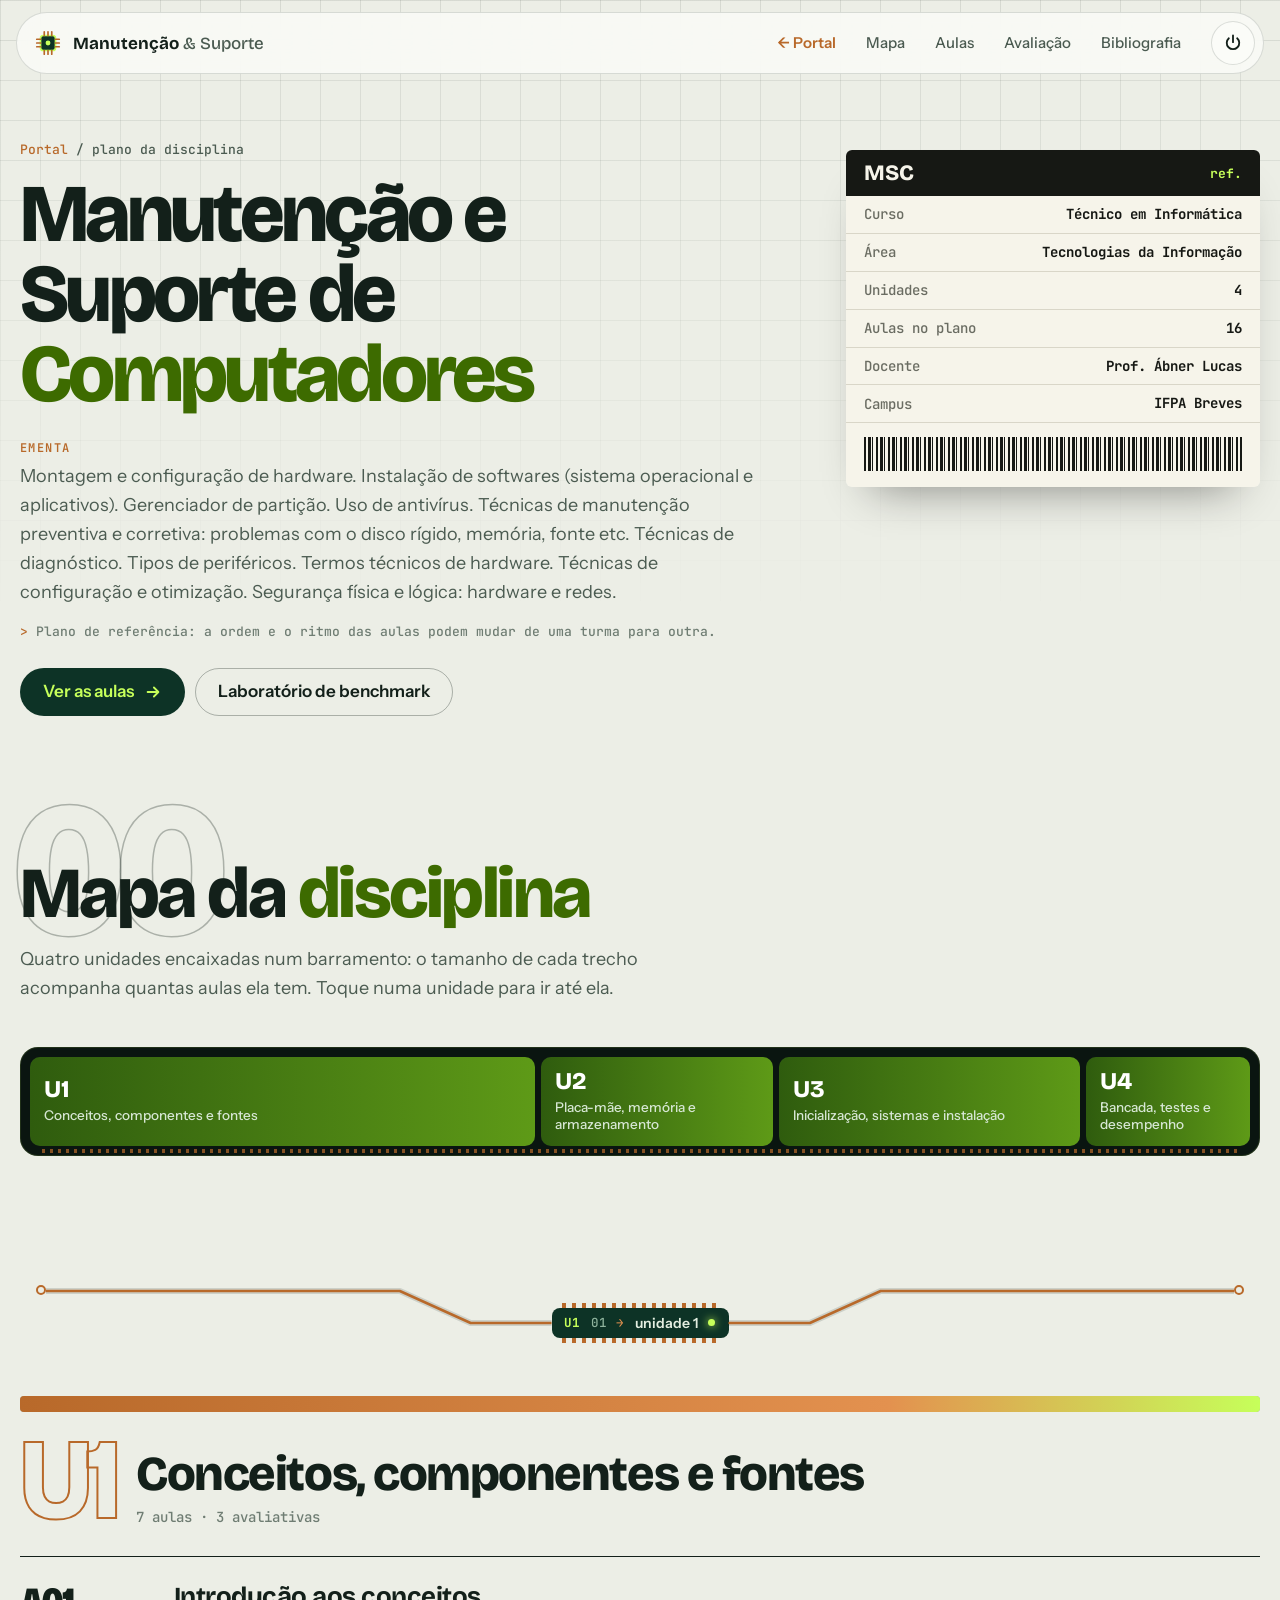
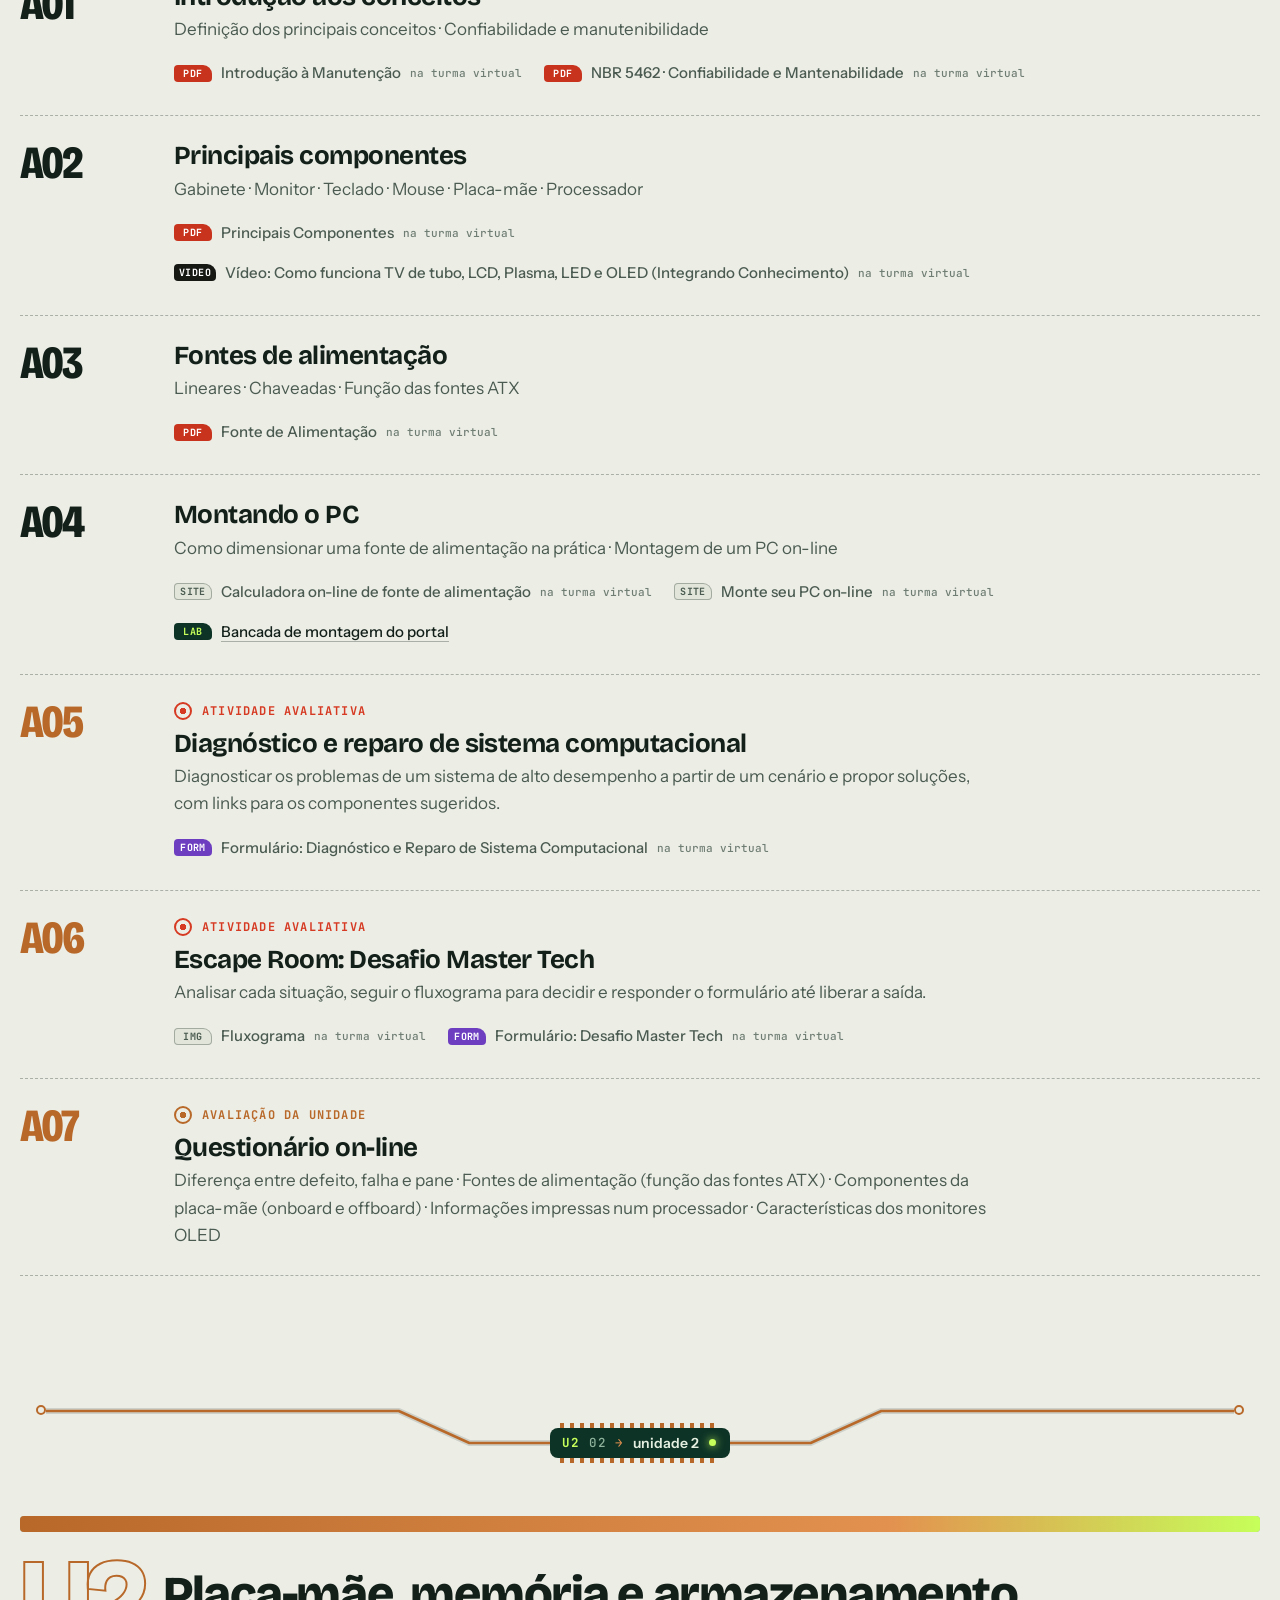
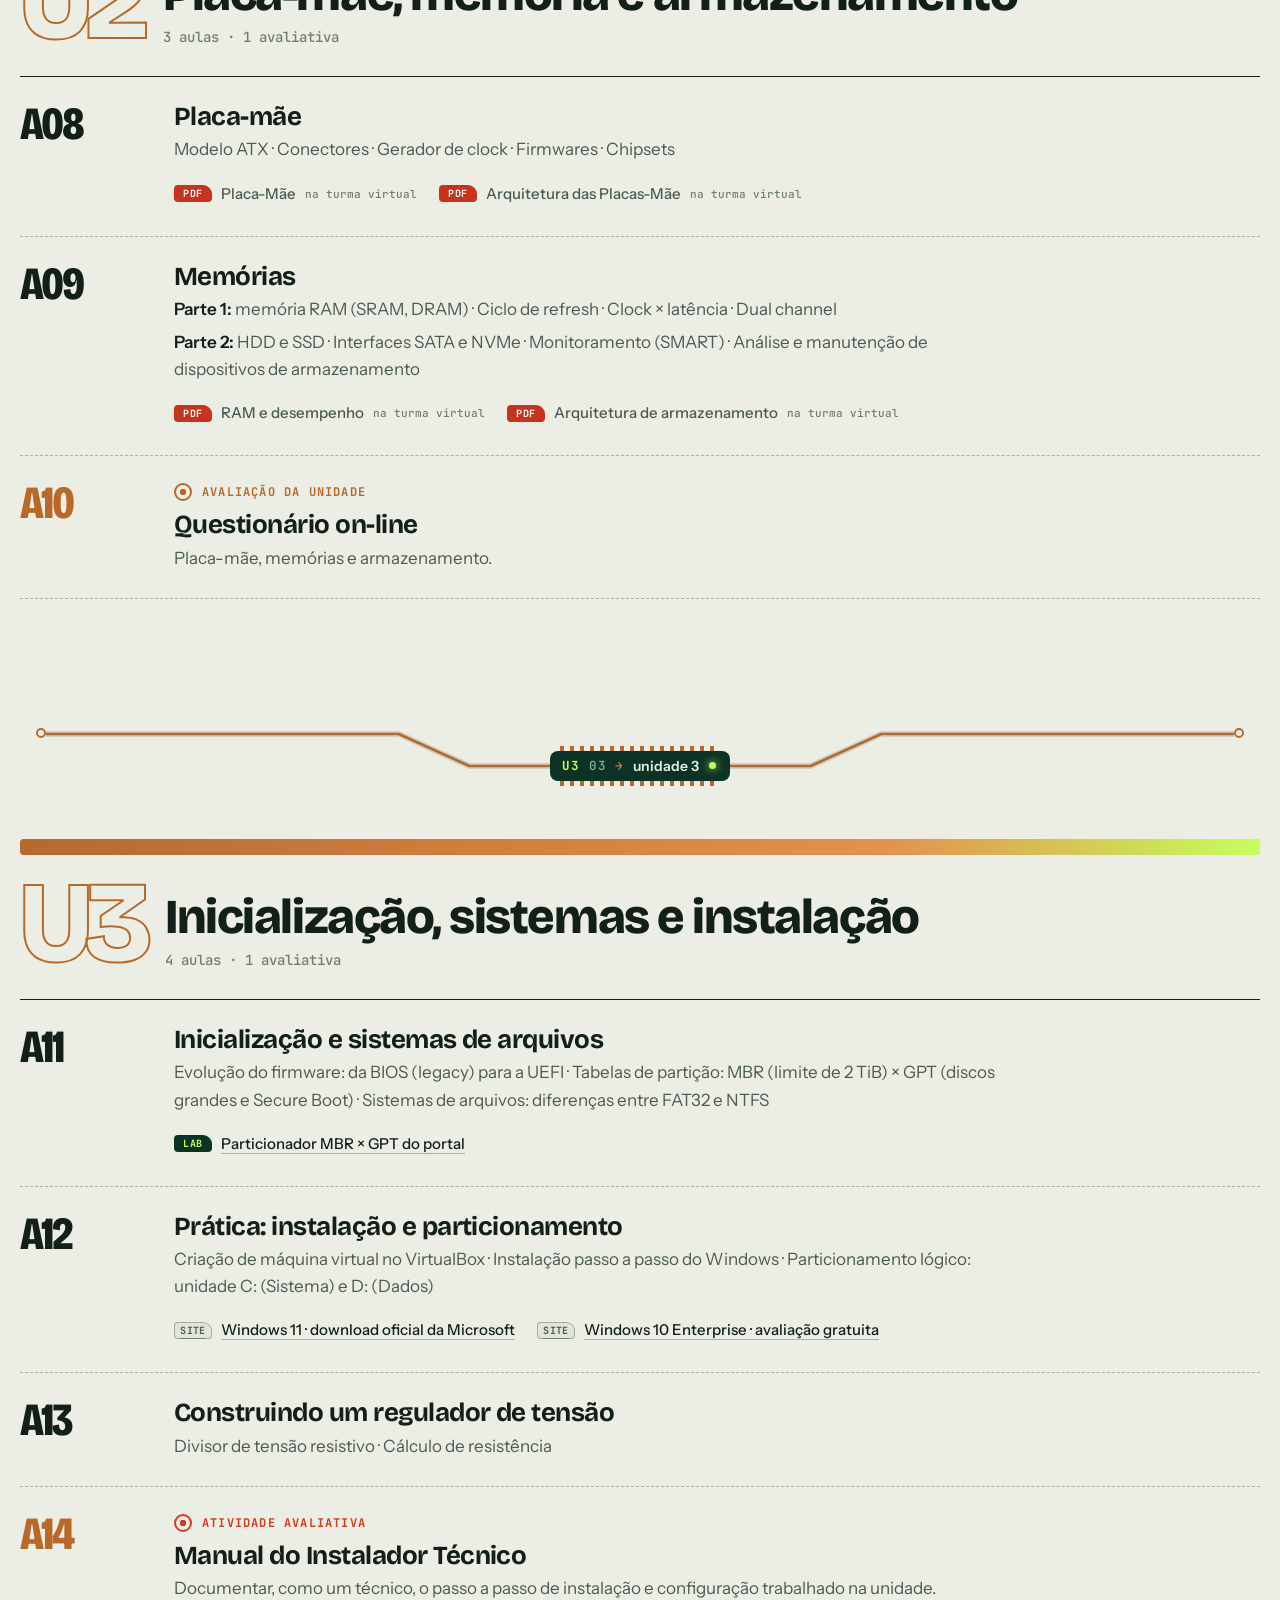
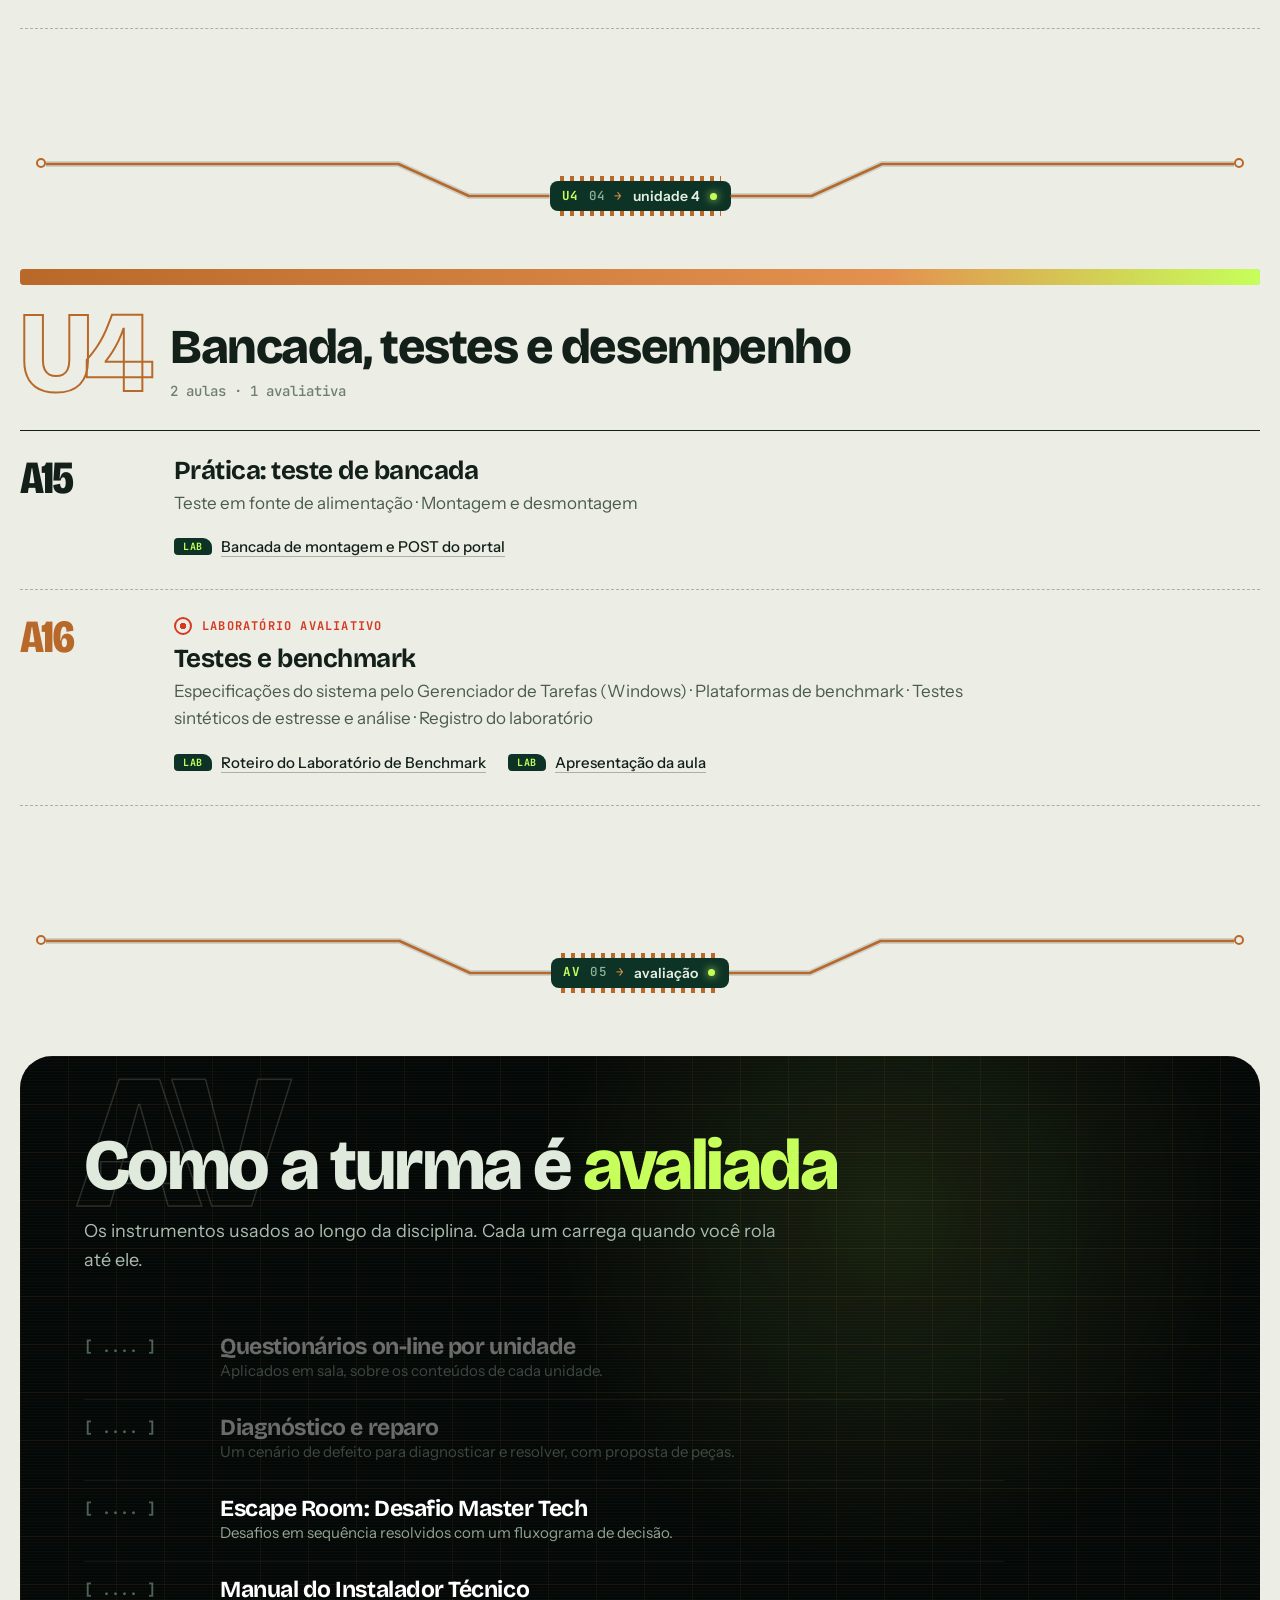
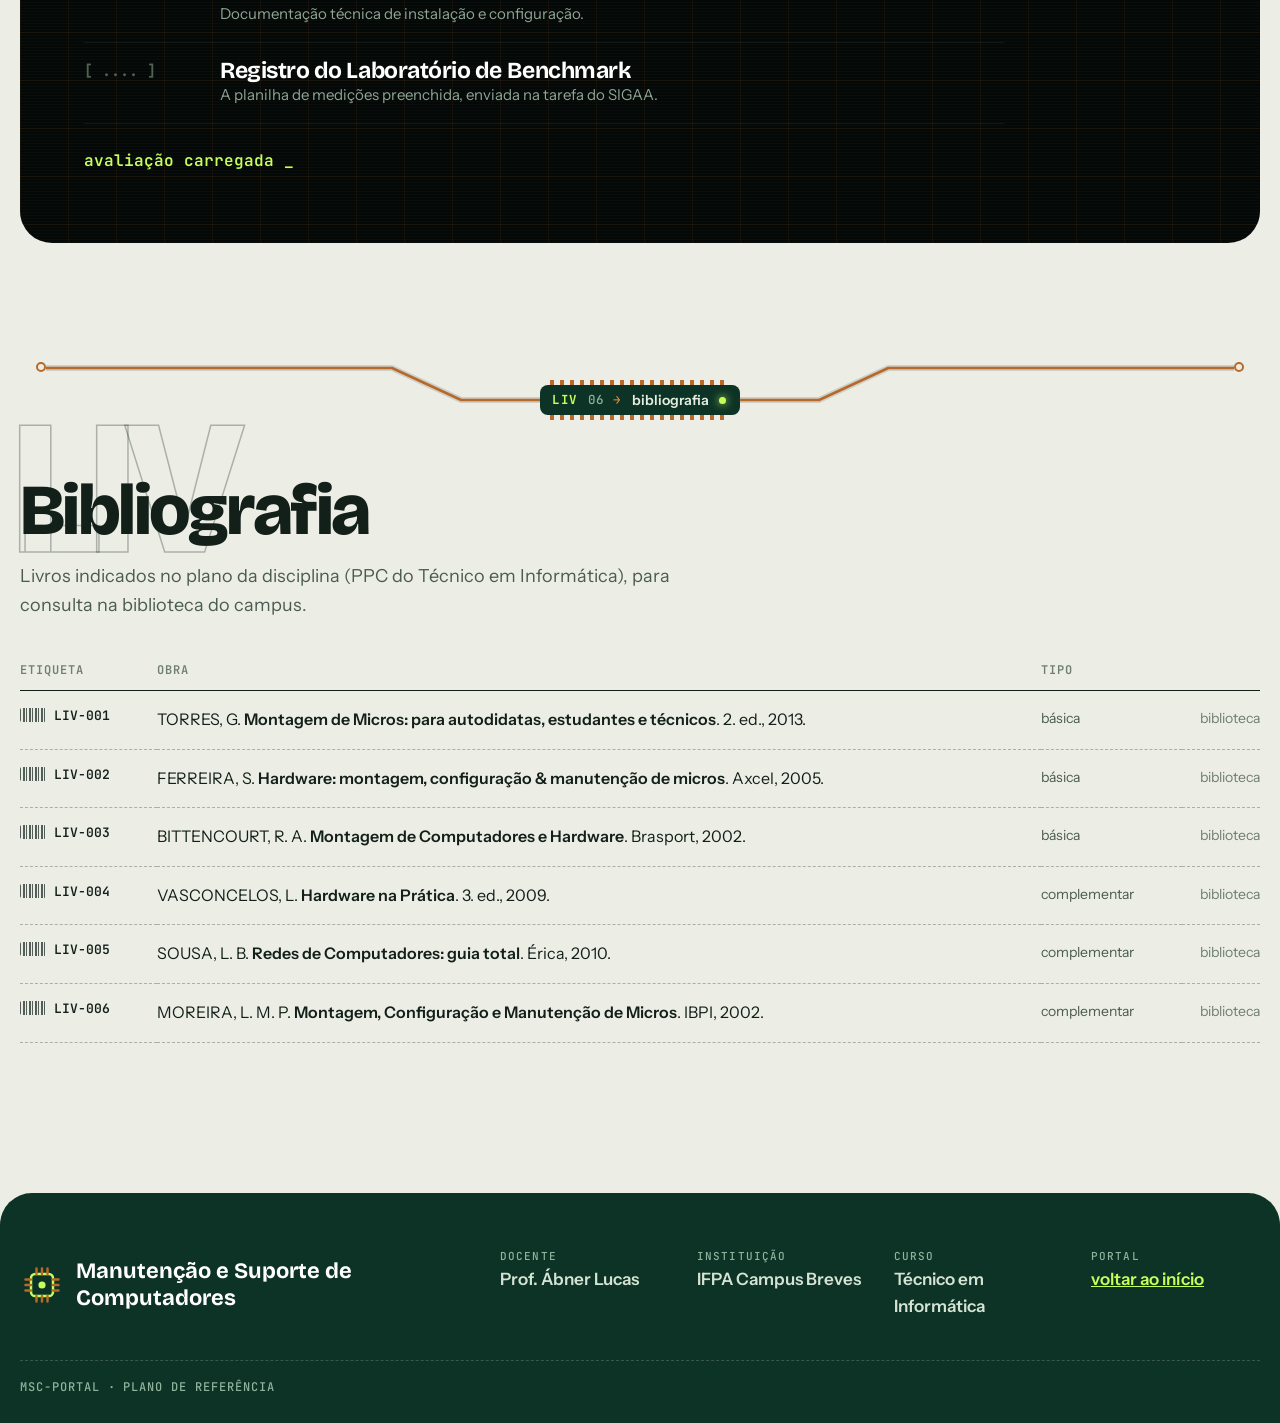
==== commit 8685d5c5: "Laboratório: Speedometer pela tela real (Score, número grande, ±) Co-Authored-By: Claude Opus 5.5 <n" ====
--- a/disciplina/index.html
+++ b/disciplina/index.html
@@ -23,8 +23,8 @@
     <link rel="preconnect" href="https://fonts.googleapis.com">
     <link rel="preconnect" href="https://fonts.gstatic.com" crossorigin>
     <link href="https://fonts.googleapis.com/css2?family=Bricolage+Grotesque:opsz,wdth,wght@12..96,75..100,400..800&family=Instrument+Sans:wght@400;500;600;700&family=JetBrains+Mono:wght@400;500;700&display=swap" rel="stylesheet">
-    <link rel="stylesheet" href="../style.css?v=2026.11.25d">
-    <link rel="stylesheet" href="disciplina.css?v=2026.11.25d">
+    <link rel="stylesheet" href="../style.css?v=2026.11.25e">
+    <link rel="stylesheet" href="disciplina.css?v=2026.11.25e">
 </head>
 <body>
     <a class="pular" href="#conteudo">Pular para o conteúdo</a>
@@ -411,7 +411,7 @@
         <p class="rodape-assinatura" aria-hidden="true">MSC-PORTAL · PLANO DE REFERÊNCIA</p>
     </footer>
 
-    <script src="../comum.js?v=2026.11.25d"></script>
-    <script src="disciplina.js?v=2026.11.25d"></script>
+    <script src="../comum.js?v=2026.11.25e"></script>
+    <script src="disciplina.js?v=2026.11.25e"></script>
 </body>
 </html>
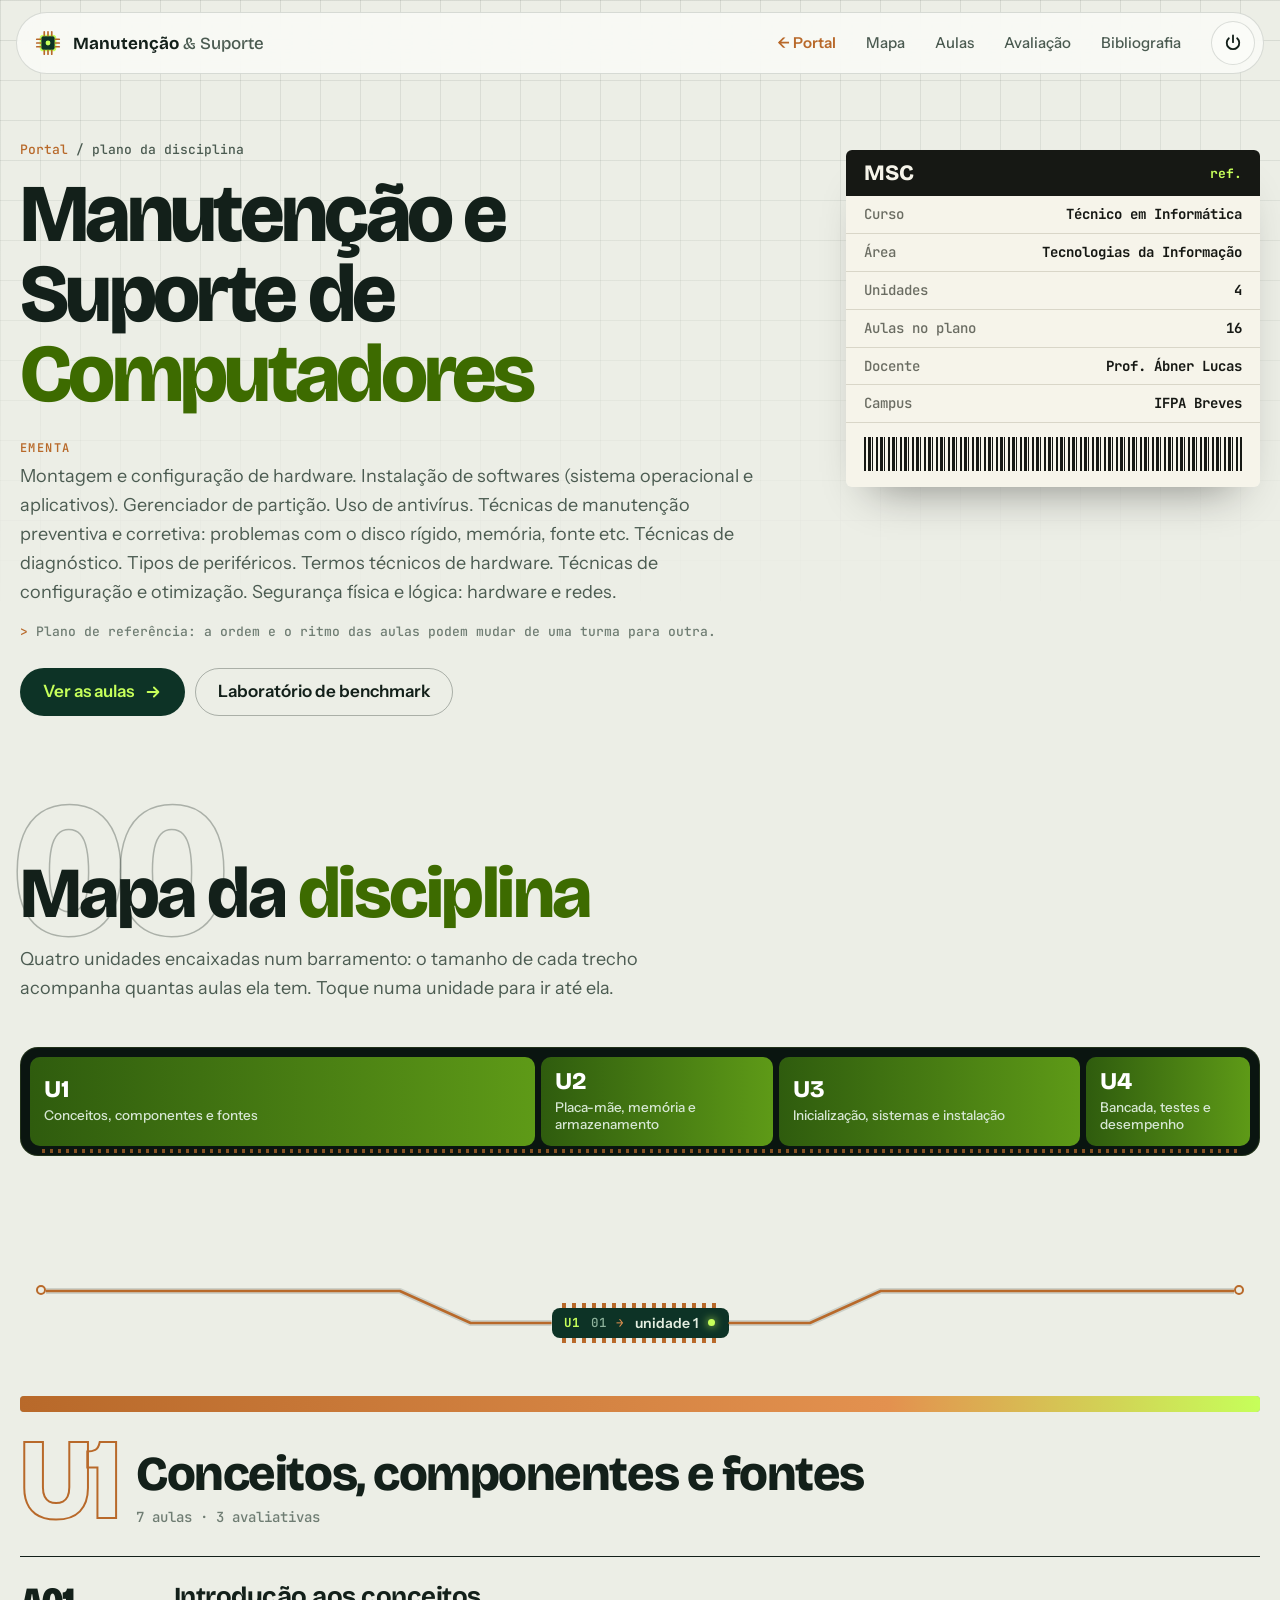
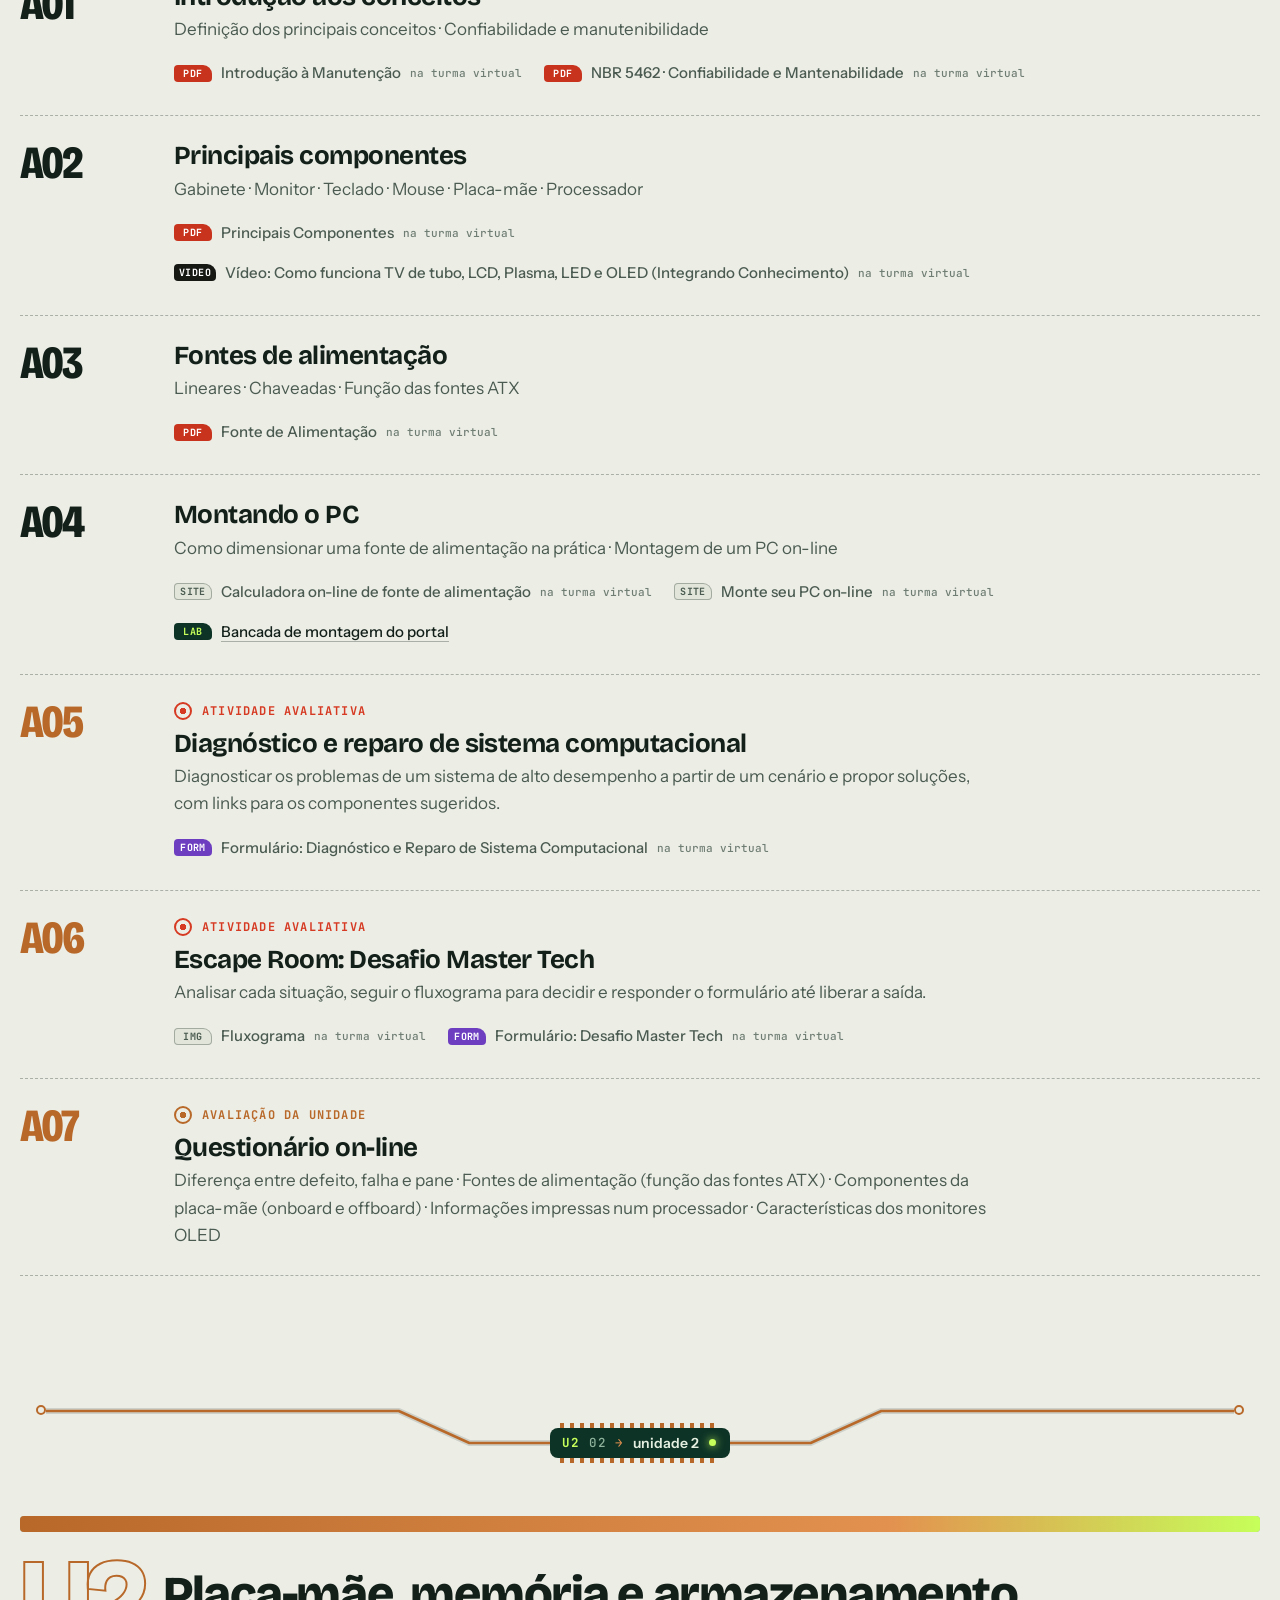
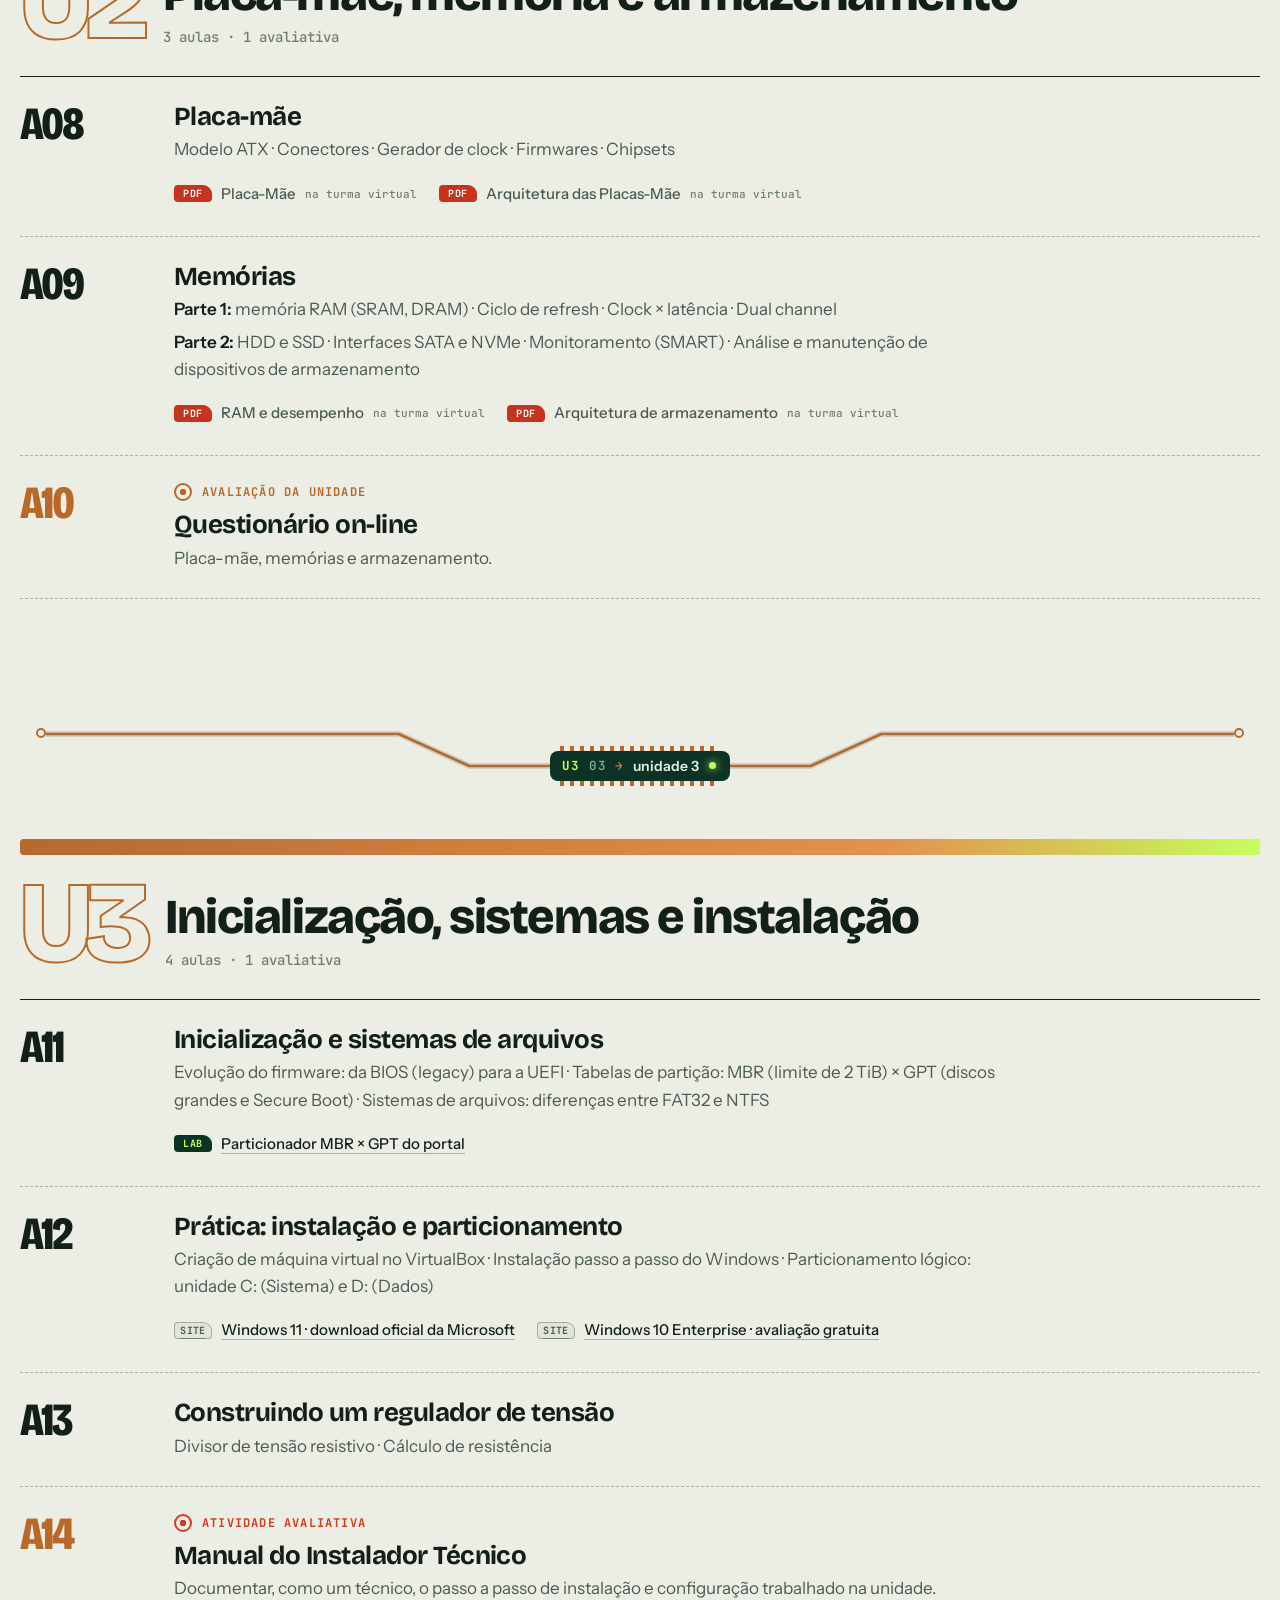
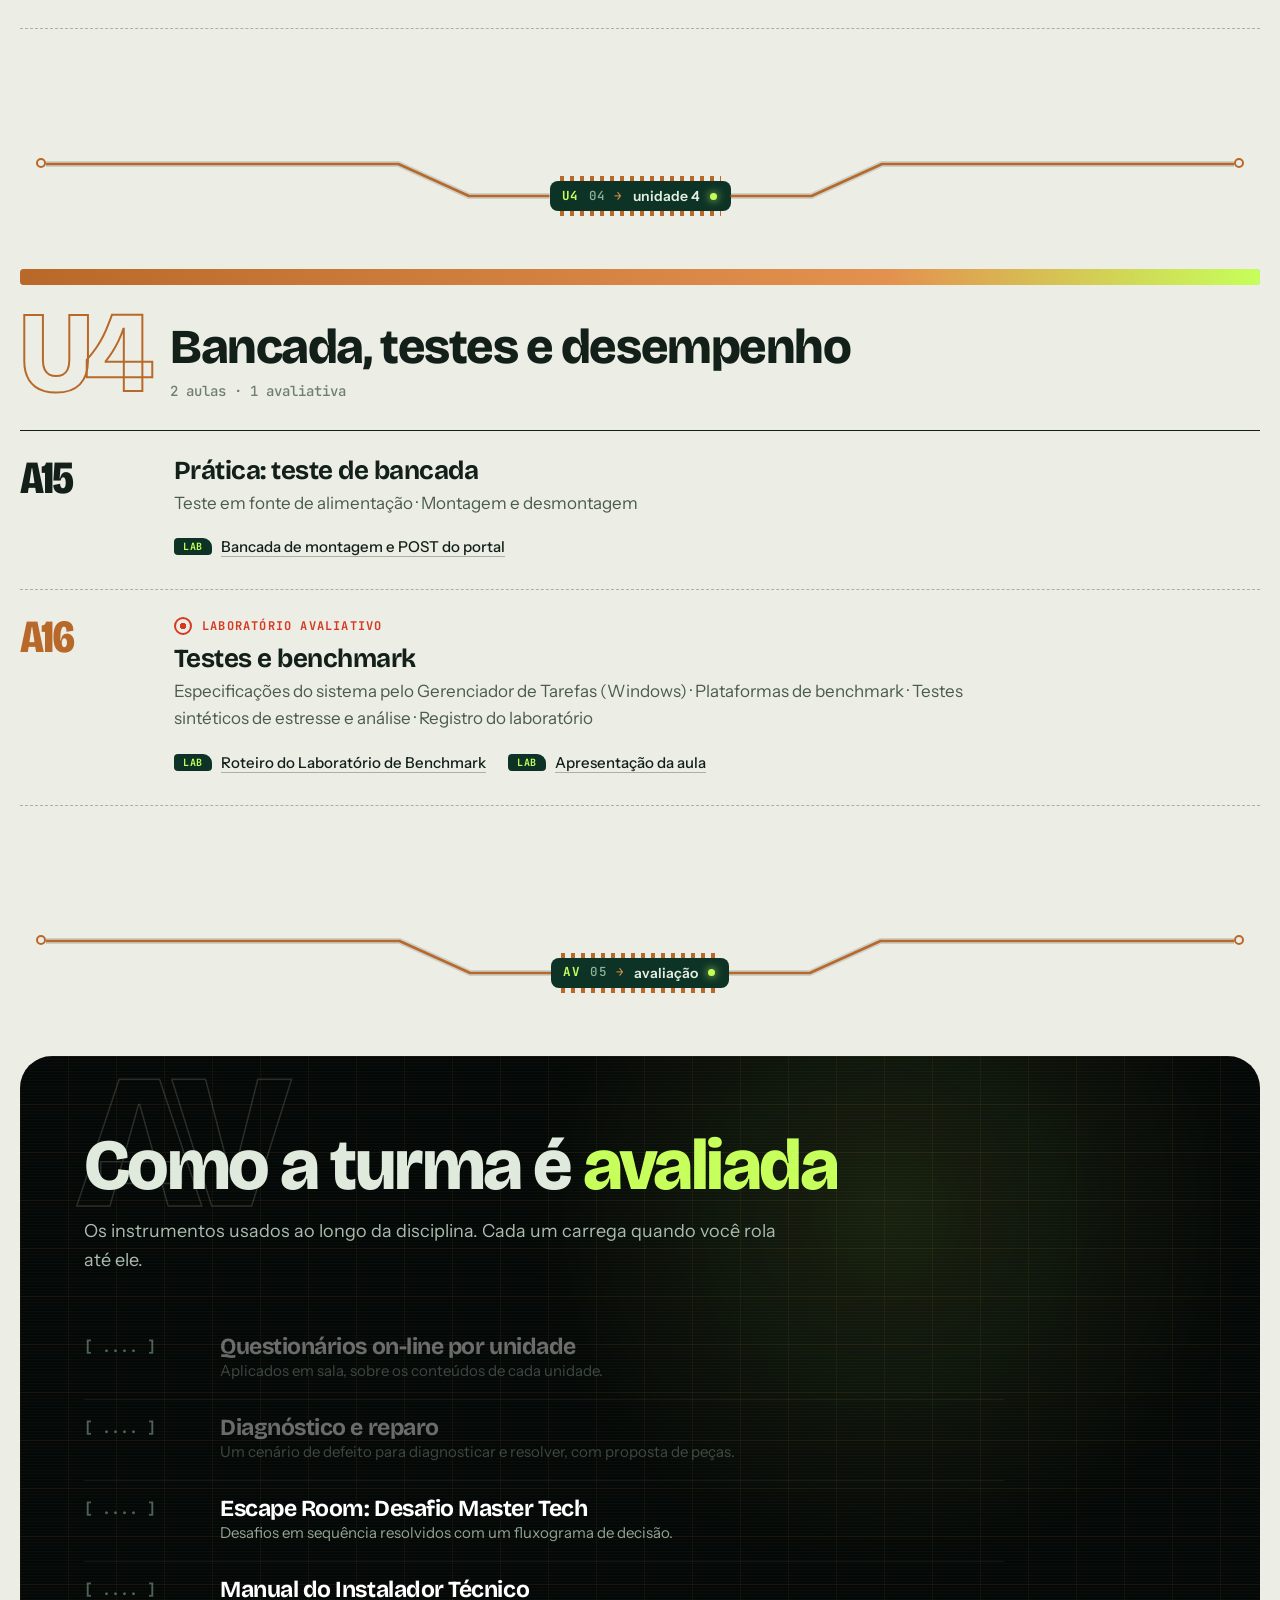
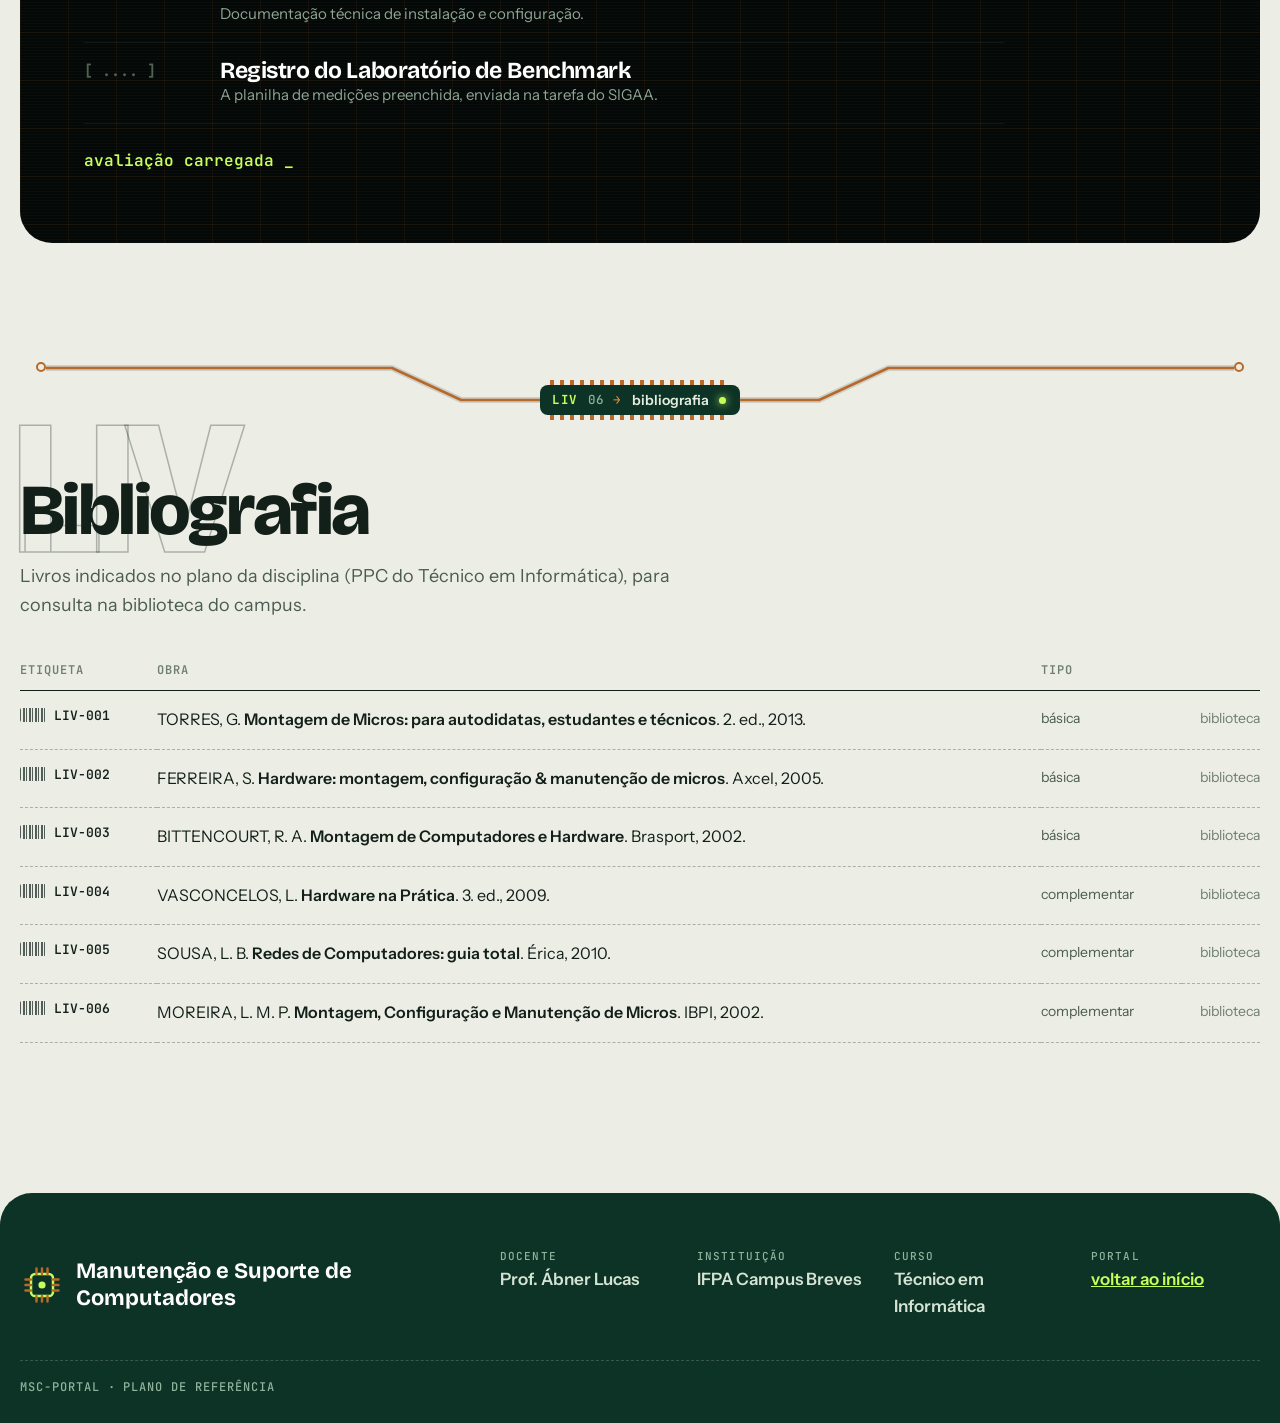
==== commit a085eb40: "Laboratório: abrir o log_cpu.csv pelo cmd no Bloco de Notas e separar por ponto e vírgula Co-Authore" ====
--- a/disciplina/index.html
+++ b/disciplina/index.html
@@ -23,8 +23,8 @@
     <link rel="preconnect" href="https://fonts.googleapis.com">
     <link rel="preconnect" href="https://fonts.gstatic.com" crossorigin>
     <link href="https://fonts.googleapis.com/css2?family=Bricolage+Grotesque:opsz,wdth,wght@12..96,75..100,400..800&family=Instrument+Sans:wght@400;500;600;700&family=JetBrains+Mono:wght@400;500;700&display=swap" rel="stylesheet">
-    <link rel="stylesheet" href="../style.css?v=2026.11.25e">
-    <link rel="stylesheet" href="disciplina.css?v=2026.11.25e">
+    <link rel="stylesheet" href="../style.css?v=2026.11.25h">
+    <link rel="stylesheet" href="disciplina.css?v=2026.11.25h">
 </head>
 <body>
     <a class="pular" href="#conteudo">Pular para o conteúdo</a>
@@ -411,7 +411,7 @@
         <p class="rodape-assinatura" aria-hidden="true">MSC-PORTAL · PLANO DE REFERÊNCIA</p>
     </footer>
 
-    <script src="../comum.js?v=2026.11.25e"></script>
-    <script src="disciplina.js?v=2026.11.25e"></script>
+    <script src="../comum.js?v=2026.11.25h"></script>
+    <script src="disciplina.js?v=2026.11.25h"></script>
 </body>
 </html>
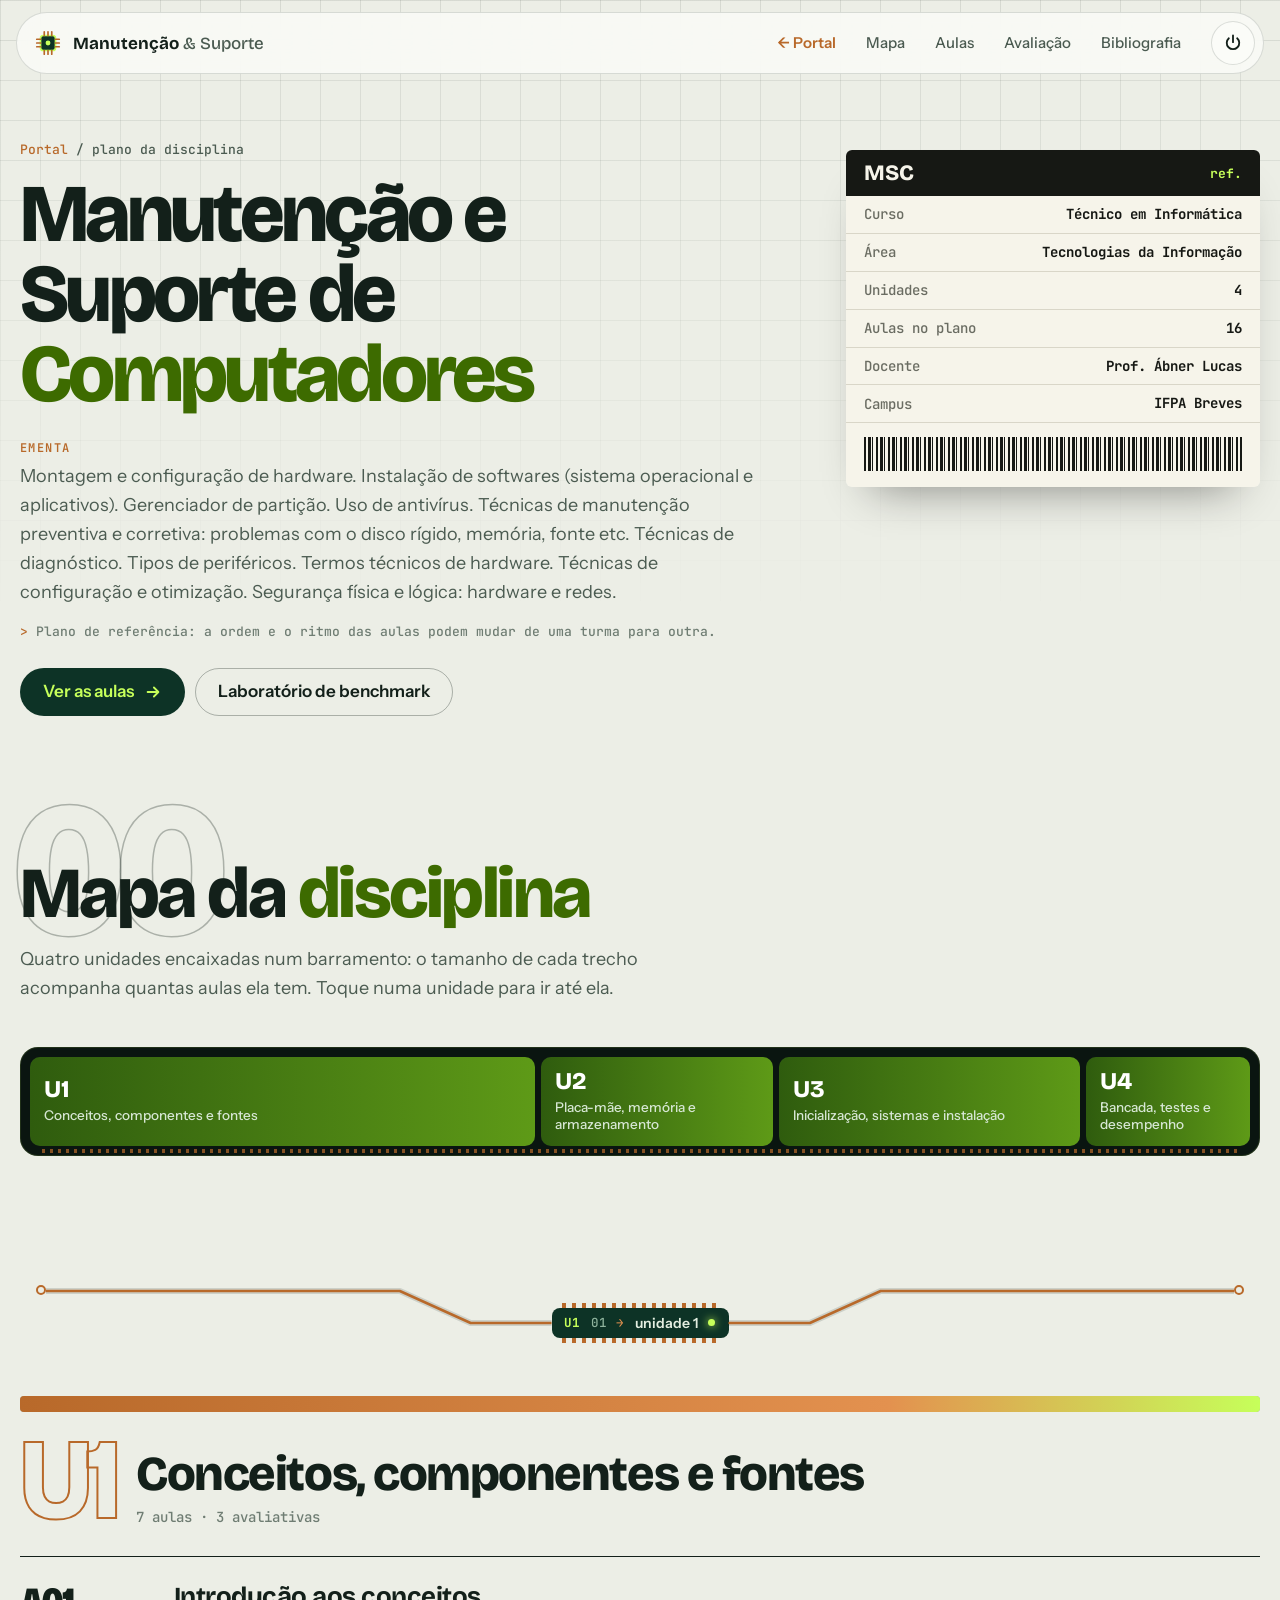
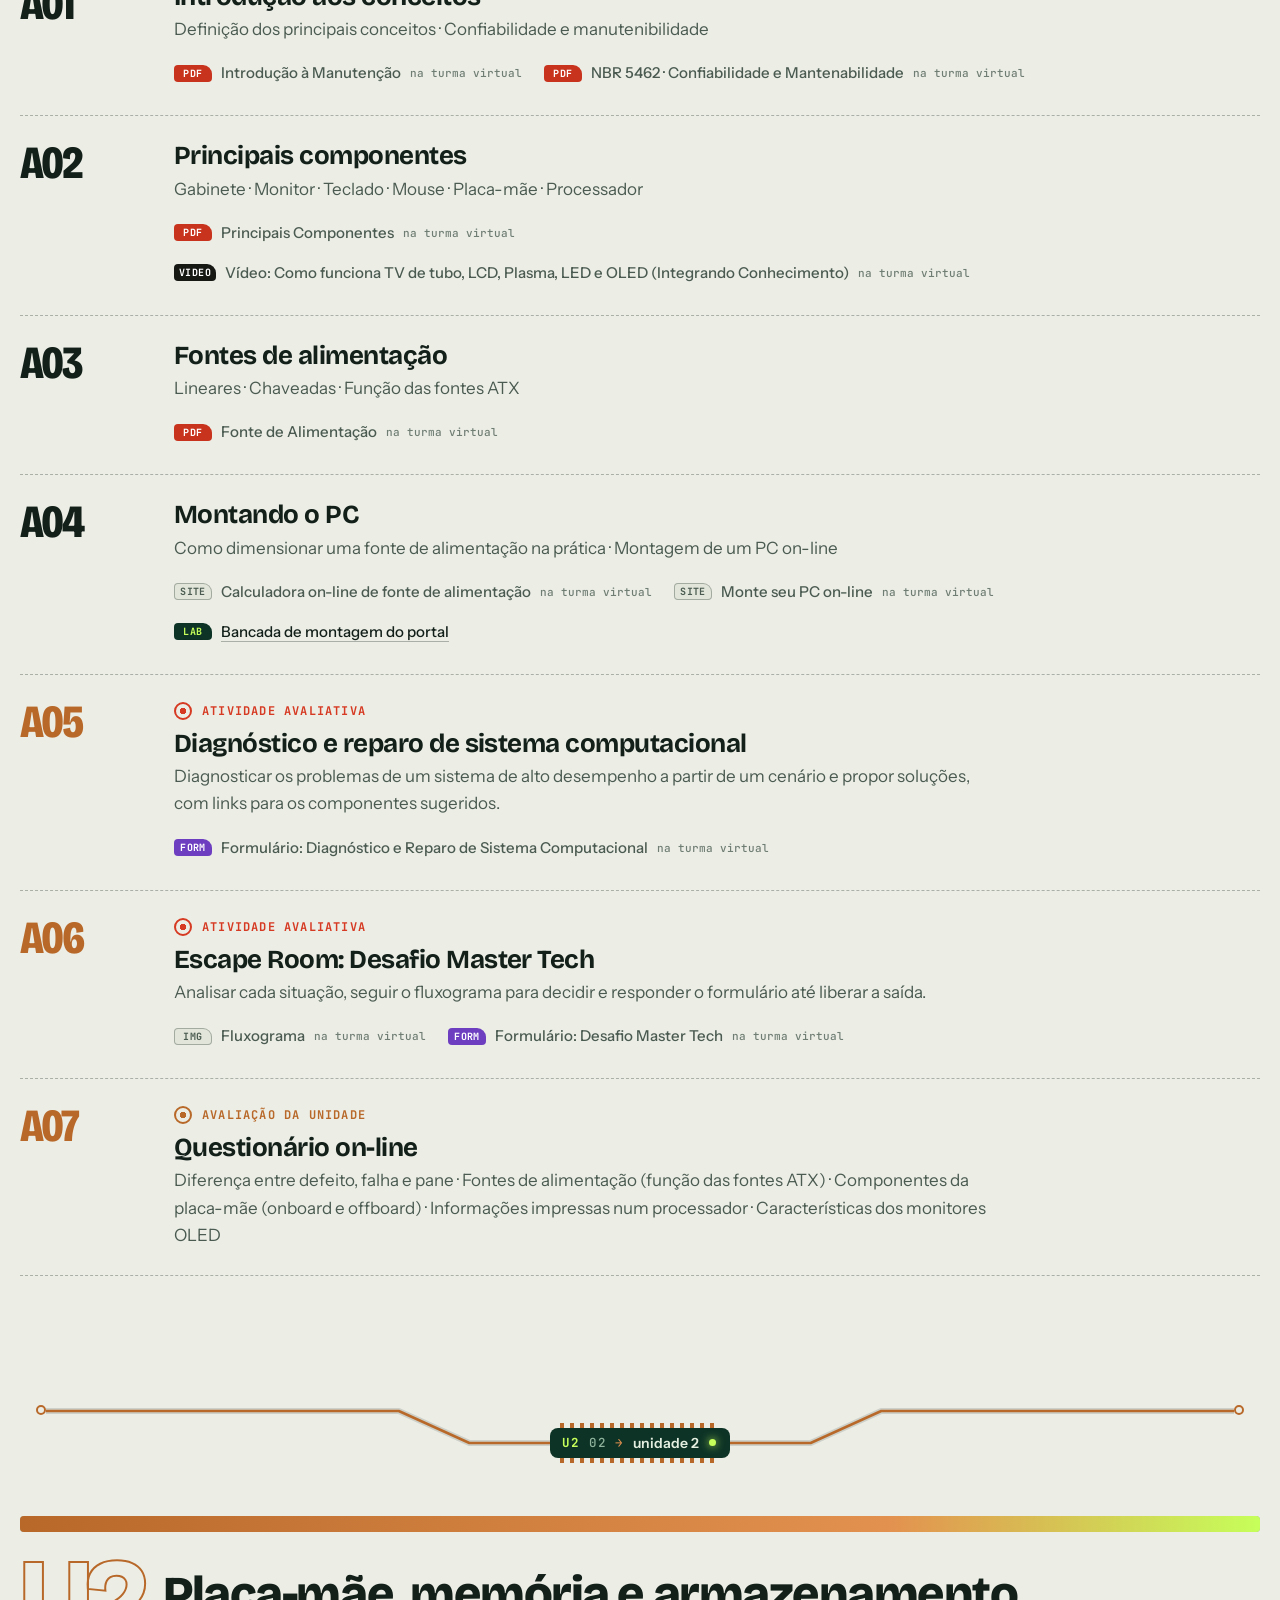
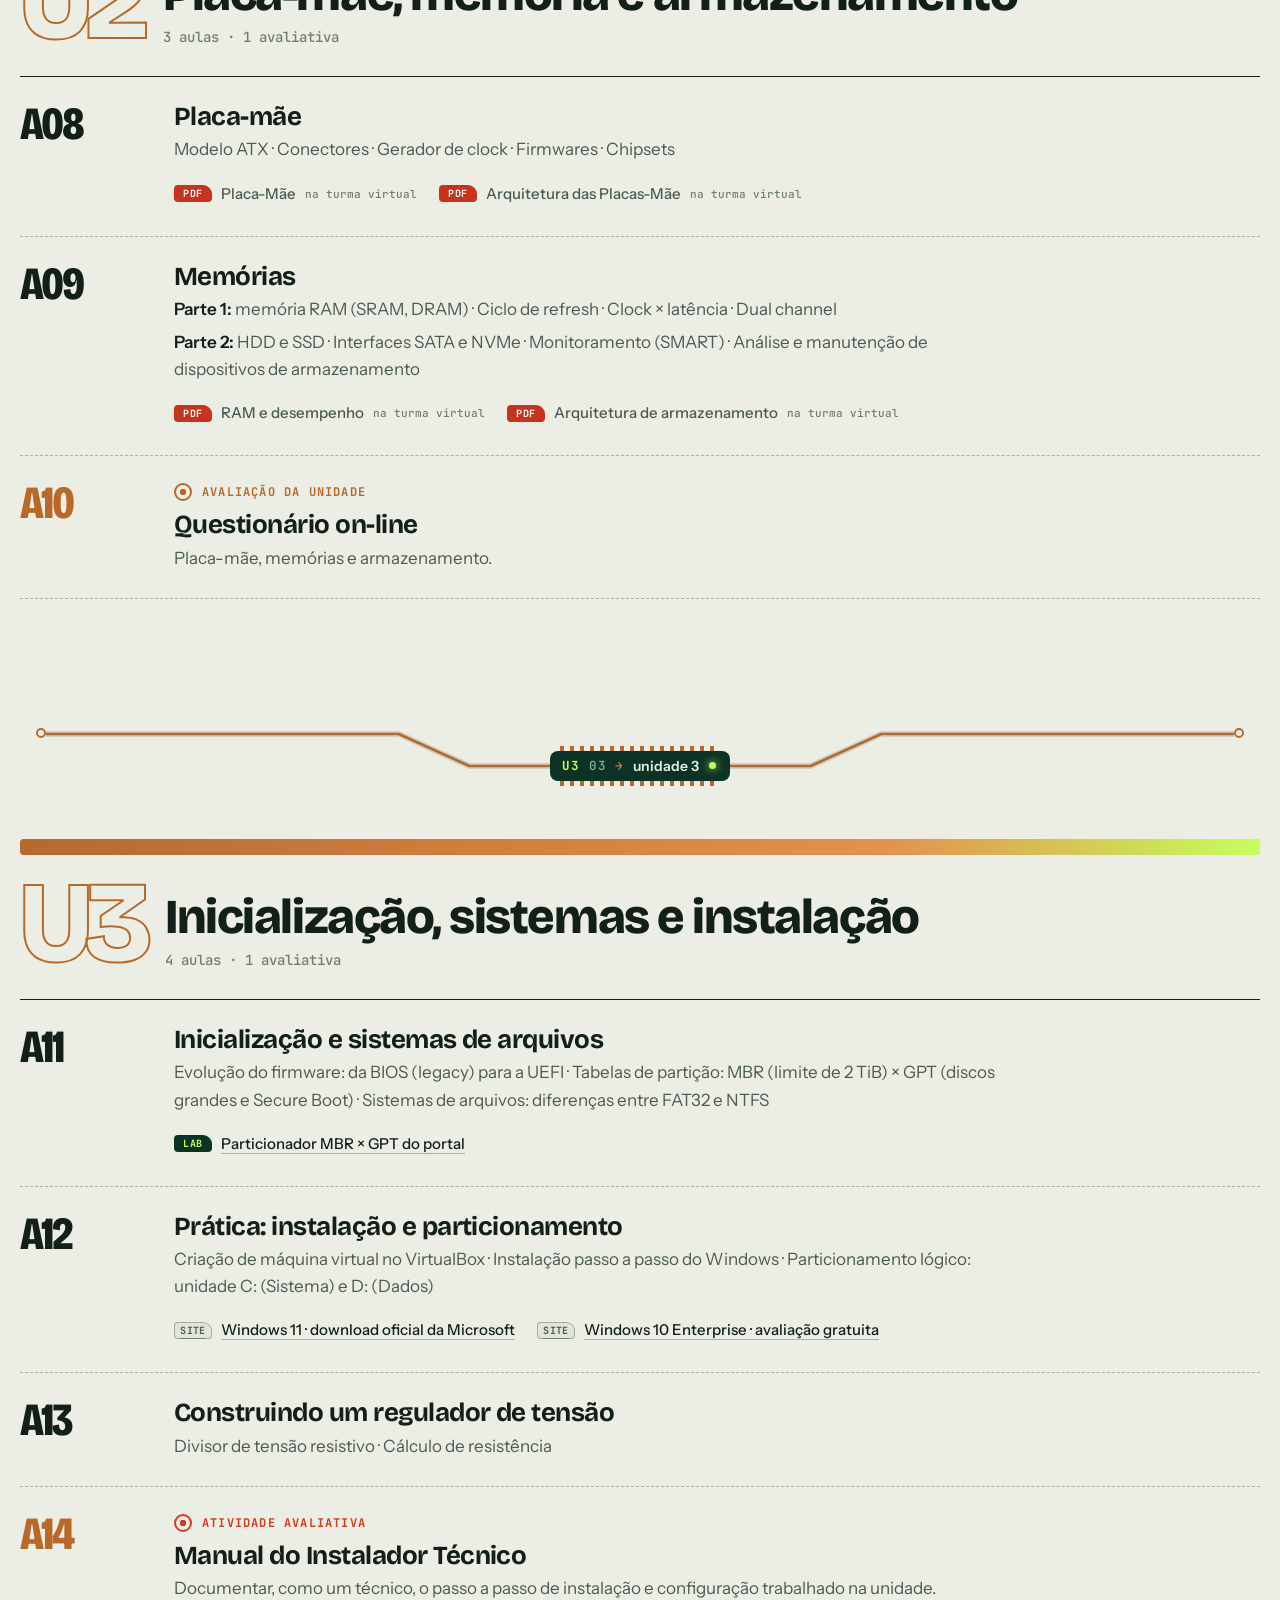
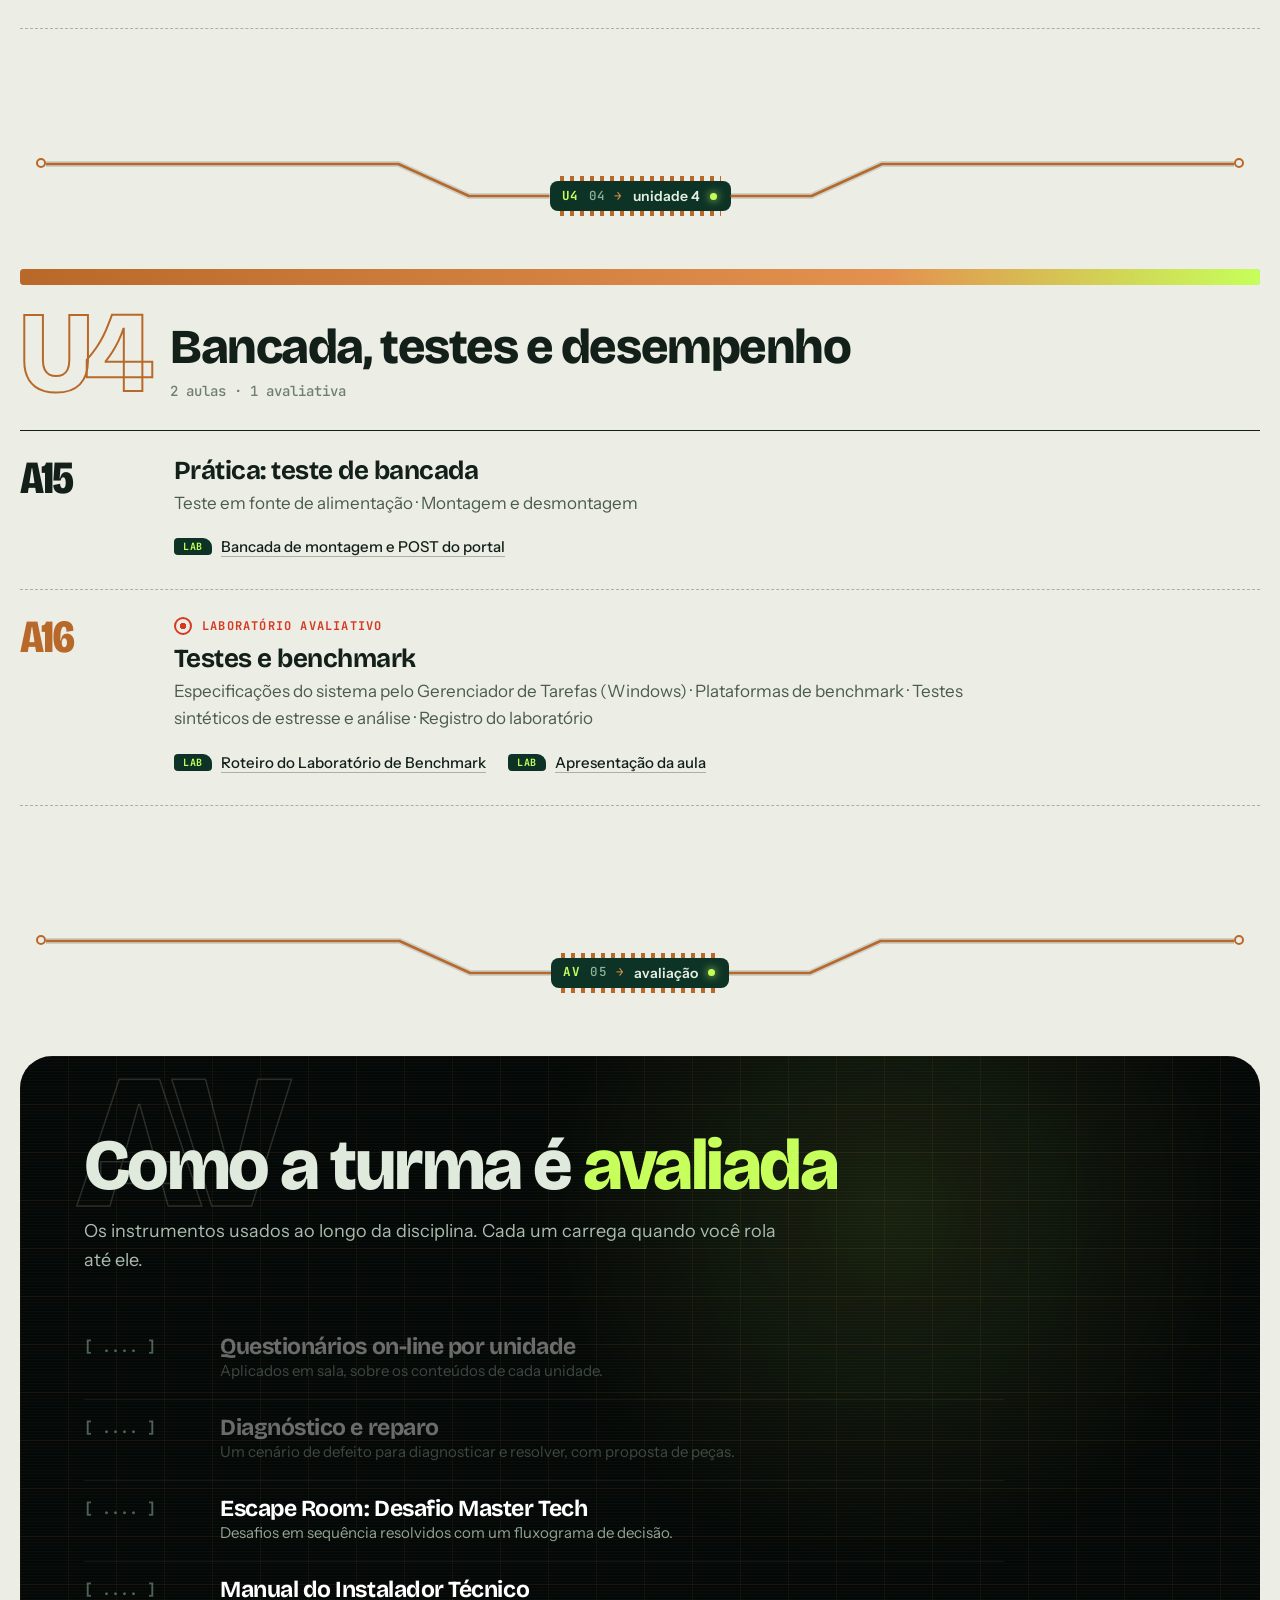
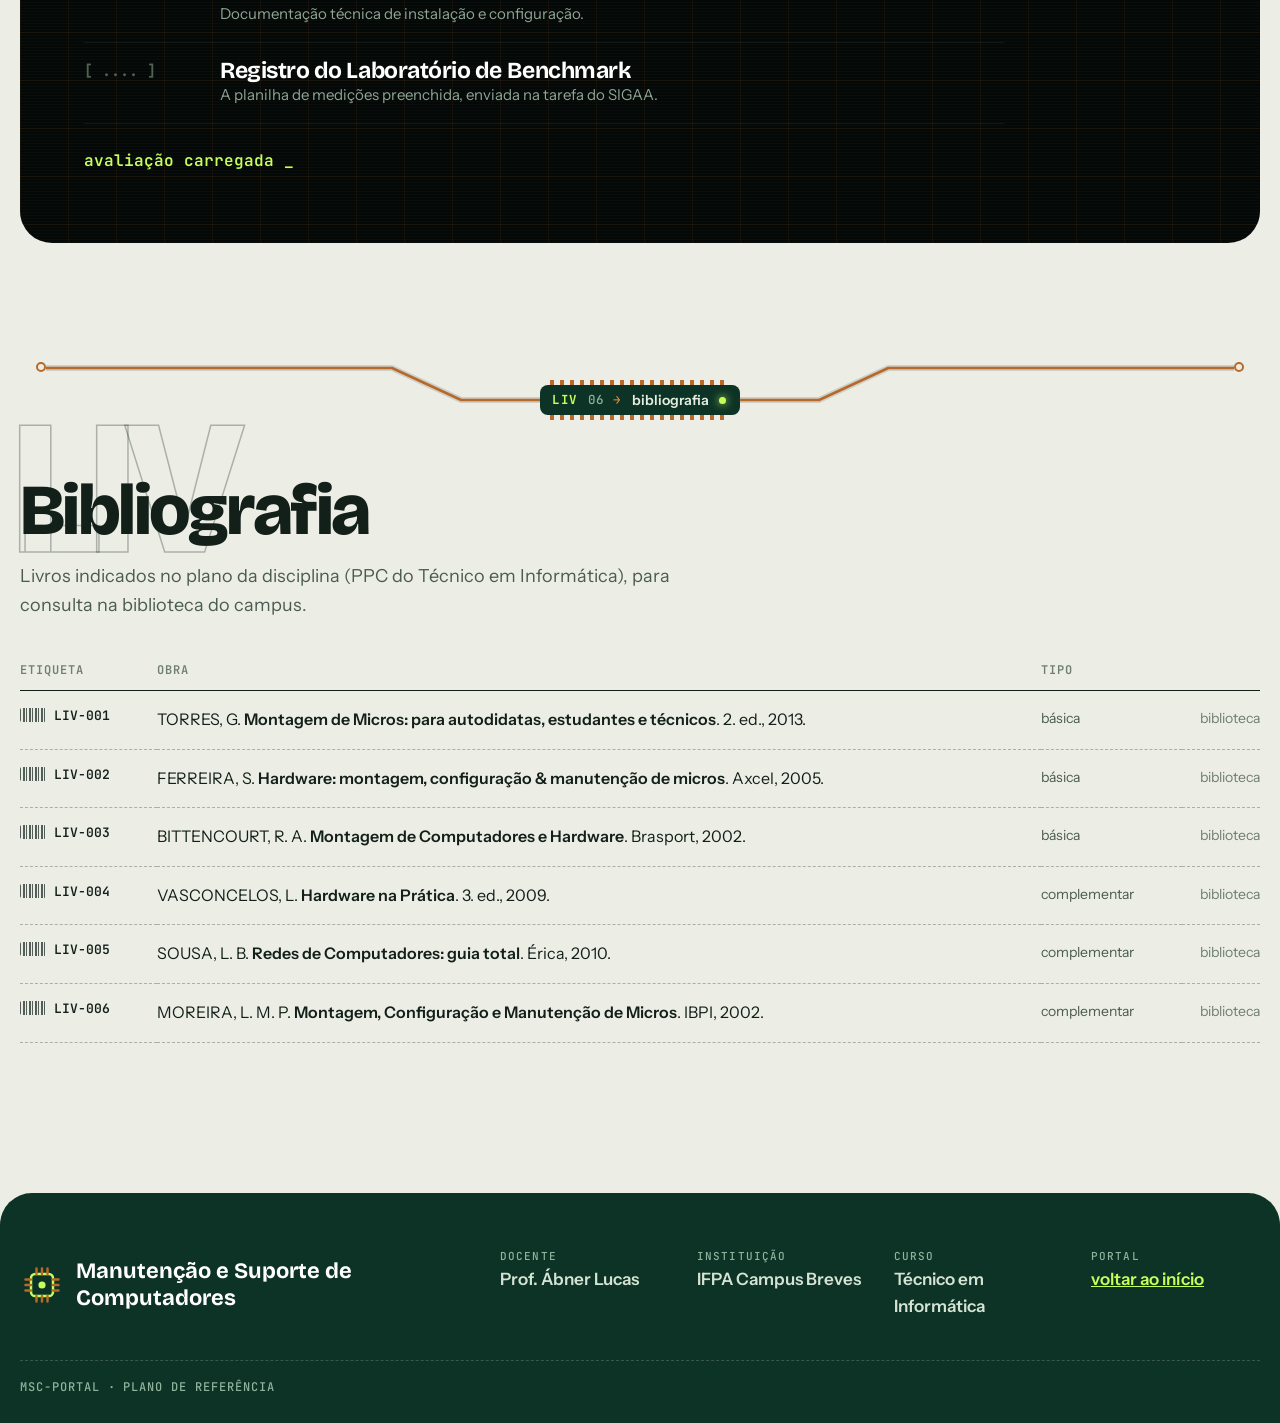
==== commit 188cc3a5: "Laboratório: corrige layout no celular (quatro momentos, abas da planilha e cartões das estações) Co" ====
--- a/disciplina/index.html
+++ b/disciplina/index.html
@@ -23,8 +23,8 @@
     <link rel="preconnect" href="https://fonts.googleapis.com">
     <link rel="preconnect" href="https://fonts.gstatic.com" crossorigin>
     <link href="https://fonts.googleapis.com/css2?family=Bricolage+Grotesque:opsz,wdth,wght@12..96,75..100,400..800&family=Instrument+Sans:wght@400;500;600;700&family=JetBrains+Mono:wght@400;500;700&display=swap" rel="stylesheet">
-    <link rel="stylesheet" href="../style.css?v=2026.11.25h">
-    <link rel="stylesheet" href="disciplina.css?v=2026.11.25h">
+    <link rel="stylesheet" href="../style.css?v=2026.11.25l">
+    <link rel="stylesheet" href="disciplina.css?v=2026.11.25l">
 </head>
 <body>
     <a class="pular" href="#conteudo">Pular para o conteúdo</a>
@@ -411,7 +411,7 @@
         <p class="rodape-assinatura" aria-hidden="true">MSC-PORTAL · PLANO DE REFERÊNCIA</p>
     </footer>
 
-    <script src="../comum.js?v=2026.11.25h"></script>
-    <script src="disciplina.js?v=2026.11.25h"></script>
+    <script src="../comum.js?v=2026.11.25l"></script>
+    <script src="disciplina.js?v=2026.11.25l"></script>
 </body>
 </html>
